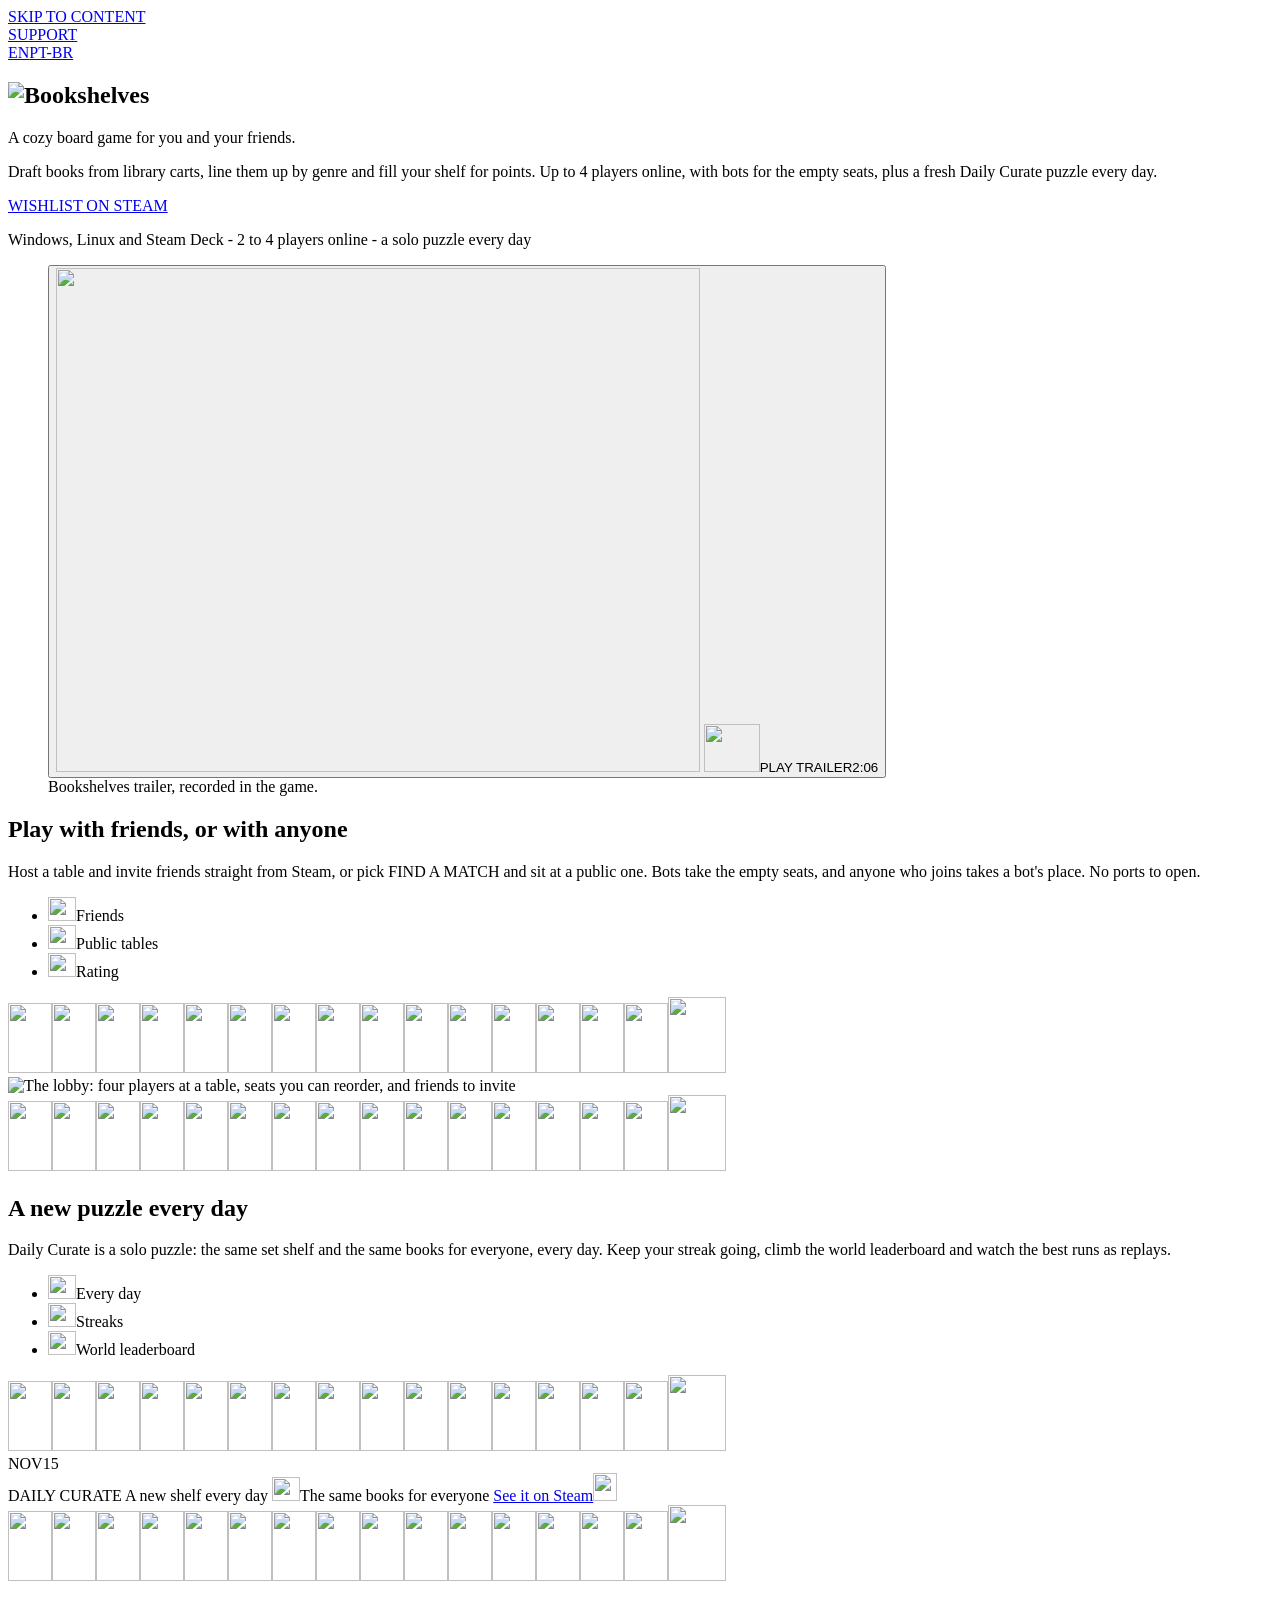
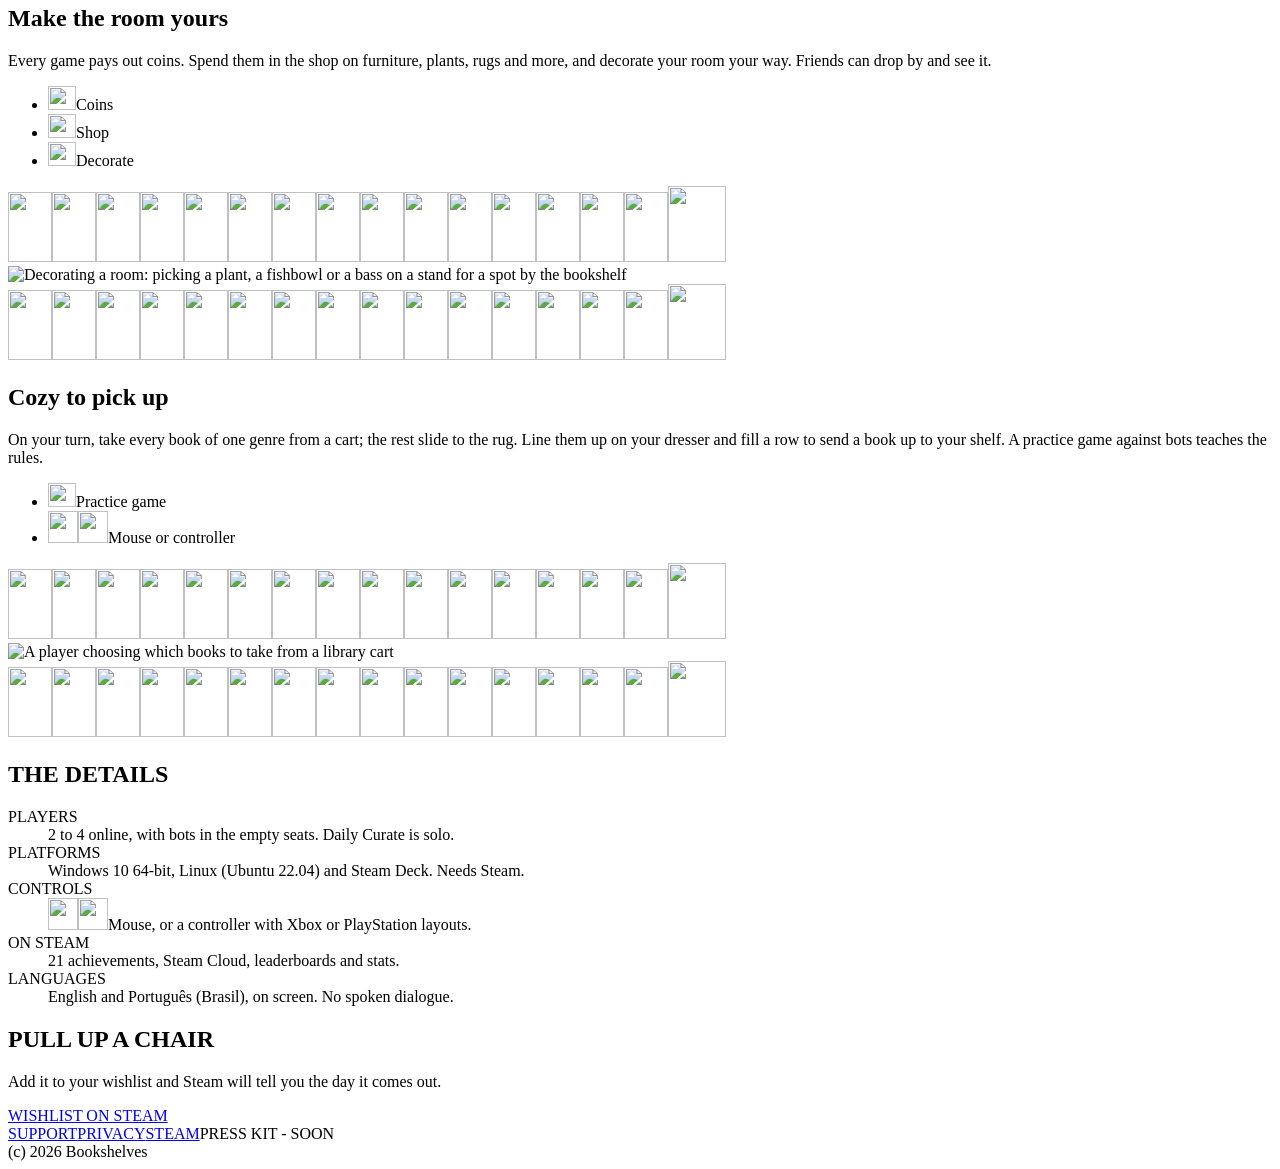
==== index.html @ 2117a6a8 "Publish site from bookshelves 5c8d228" ====
<!DOCTYPE html>
<html lang="en">
<head>
<meta charset="utf-8">
<meta name="viewport" content="width=device-width, initial-scale=1">
<title>Bookshelves - a cozy board game for you and your friends</title>
<meta name="description" content="Draft books from library carts, line them up by genre and fill your shelf for points. Up to 4 players online on Steam, plus a Daily Curate puzzle every day.">
<meta name="theme-color" content="#1a120d">
<link rel="canonical" href="https://pmqueiroz.github.io/bookshelves-site/">
<link rel="alternate" hreflang="en" href="https://pmqueiroz.github.io/bookshelves-site/"><link rel="alternate" hreflang="pt-BR" href="https://pmqueiroz.github.io/bookshelves-site/pt-br/"><link rel="alternate" hreflang="x-default" href="https://pmqueiroz.github.io/bookshelves-site/">
<meta property="og:type" content="website">
<meta property="og:title" content="Bookshelves - a cozy board game for you and your friends">
<meta property="og:description" content="Draft books from library carts, line them up by genre and fill your shelf for points. Up to 4 players online on Steam, plus a Daily Curate puzzle every day.">
<meta property="og:url" content="https://pmqueiroz.github.io/bookshelves-site/">
<meta property="og:image" content="https://pmqueiroz.github.io/bookshelves-site/assets/og-en.png">
<meta property="og:image:width" content="1200">
<meta property="og:image:height" content="630">
<meta property="og:locale" content="en_US">
<meta name="twitter:card" content="summary_large_image">
<link rel="icon" type="image/png" sizes="32x32" href="/C:/Program Files/Git/bookshelves-site/assets/favicon-32.png">
<link rel="icon" type="image/png" sizes="16x16" href="/C:/Program Files/Git/bookshelves-site/assets/favicon-16.png">
<link rel="apple-touch-icon" href="/C:/Program Files/Git/bookshelves-site/assets/apple-touch-icon-180.png">
<link rel="manifest" href="/C:/Program Files/Git/bookshelves-site/site.webmanifest">
<link rel="preload" href="/C:/Program Files/Git/bookshelves-site/assets/fonts/Silkscreen-Regular.ttf" as="font" type="font/ttf" crossorigin>
<style>@font-face{font-family:monogram;src:url(/C:/Program Files/Git/bookshelves-site/assets/fonts/monogram.ttf) format('truetype');font-display:swap}@font-face{font-family:Silkscreen;src:url(/C:/Program Files/Git/bookshelves-site/assets/fonts/Silkscreen-Regular.ttf) format('truetype');font-display:swap}</style>
<link rel="stylesheet" href="/C:/Program Files/Git/bookshelves-site/assets/style.css">
<script>document.documentElement.classList.add('js')</script>
<script src="/C:/Program Files/Git/bookshelves-site/assets/site.js" defer></script>
</head>
<body class="landing">

<a class="skip" href="#main">SKIP TO CONTENT</a>
<header class="bar wrap"><a class="navlink" href="/C:/Program Files/Git/bookshelves-site/support/">SUPPORT</a><div class="langs" role="group" aria-label="Language"><a class="lang on" href="/C:/Program Files/Git/bookshelves-site/" hreflang="en" lang="en" aria-current="page">EN</a><a class="lang" href="/C:/Program Files/Git/bookshelves-site/pt-br/" hreflang="pt-BR" lang="pt-BR">PT-BR</a></div></header>
<main id="main">
<section class="hero wrap" aria-labelledby="h-title">
<div class="herogrid">
<div class="herotext">
<h1 id="h-title"><img class="px logo" src="/C:/Program Files/Git/bookshelves-site/assets/sprites/logo_sign.png" width="528" height="192" alt="Bookshelves"></h1>
<p class="tag">A cozy board game for you and your friends.</p>
<p class="desc">Draft books from library carts, line them up by genre and fill your shelf for points. Up to 4 players online, with bots for the empty seats, plus a fresh Daily Curate puzzle every day.</p>
<a class="btn main" href="https://store.steampowered.com/app/5623550/">WISHLIST ON STEAM</a>
<p class="meta">Windows, Linux and Steam Deck - 2 to 4 players online - a solo puzzle every day</p>
</div>
<div class="lampcol" aria-hidden="true"><span class="lamp" aria-hidden="true" style="width:96px;height:92px;background-image:url(/C:/Program Files/Git/bookshelves-site/assets/sprites/lamp_on.png);background-size:576px 92px;--end:-576px;--dur:0.750s;--n:6"></span></div>
<figure class="trailer">
<div class="lamptop" aria-hidden="true"><span class="lamp" aria-hidden="true" style="width:96px;height:92px;background-image:url(/C:/Program Files/Git/bookshelves-site/assets/sprites/lamp_on.png);background-size:576px 92px;--end:-576px;--dur:0.750s;--n:6"></span></div>
<div class="frame"><div class="media">
<button type="button" class="poster" aria-label="Play the trailer, 2 minutes 6 seconds, with sound" data-src="/C:/Program Files/Git/bookshelves-site/assets/trailer/trailer-en.mp4">
<img class="room" src="/C:/Program Files/Git/bookshelves-site/assets/room_you.png" width="644" height="504" alt="">
<span class="playbtn"><img class="px playicon" src="/C:/Program Files/Git/bookshelves-site/assets/sprites/icon_mp3_play.png" width="56" height="48" alt=""><span class="pl">PLAY TRAILER</span><span class="len">2:06</span></span>
</button>
</div></div>
<figcaption class="sr">Bookshelves trailer, recorded in the game.</figcaption>
</figure>
</div>
<div class="ledge" aria-hidden="true"></div>
</section>
<section class="case" aria-label="What you do in Bookshelves">
<div class="crown" aria-hidden="true"></div>
<article class="row textfirst" aria-labelledby="h-f0">
<div class="rowgrid">
<div class="rowtext">
<h2 id="h-f0">Play with friends, or with anyone</h2>
<p>Host a table and invite friends straight from Steam, or pick FIND A MATCH and sit at a public one. Bots take the empty seats, and anyone who joins takes a bot&#x27;s place. No ports to open.</p>
<ul class="tags"><li><img class="px" src="/C:/Program Files/Git/bookshelves-site/assets/sprites/icon_friend.png" width="28" height="24" alt="" aria-hidden="true"><span>Friends</span></li><li><img class="px" src="/C:/Program Files/Git/bookshelves-site/assets/sprites/icon_public.png" width="28" height="24" alt="" aria-hidden="true"><span>Public tables</span></li><li><img class="px" src="/C:/Program Files/Git/bookshelves-site/assets/sprites/icon_rating.png" width="28" height="24" alt="" aria-hidden="true"><span>Rating</span></li></ul>
<div class="books in" aria-hidden="true"><img class="px b" src="/C:/Program Files/Git/bookshelves-site/assets/sprites/book_romance_up.png" width="44" height="70" alt="" style="--i:0"><img class="px b" src="/C:/Program Files/Git/bookshelves-site/assets/sprites/book_romance_up.png" width="44" height="70" alt="" style="--i:1"><img class="px b" src="/C:/Program Files/Git/bookshelves-site/assets/sprites/book_romance_up.png" width="44" height="70" alt="" style="--i:2"><img class="px b" src="/C:/Program Files/Git/bookshelves-site/assets/sprites/book_romance_up.png" width="44" height="70" alt="" style="--i:3"><img class="px b" src="/C:/Program Files/Git/bookshelves-site/assets/sprites/book_romance_up.png" width="44" height="70" alt="" style="--i:4"><img class="px b" src="/C:/Program Files/Git/bookshelves-site/assets/sprites/book_romance_up.png" width="44" height="70" alt="" style="--i:5"><img class="px b" src="/C:/Program Files/Git/bookshelves-site/assets/sprites/book_romance_up.png" width="44" height="70" alt="" style="--i:6"><img class="px b" src="/C:/Program Files/Git/bookshelves-site/assets/sprites/book_romance_up.png" width="44" height="70" alt="" style="--i:7"><img class="px b" src="/C:/Program Files/Git/bookshelves-site/assets/sprites/book_romance_up.png" width="44" height="70" alt="" style="--i:8"><img class="px b" src="/C:/Program Files/Git/bookshelves-site/assets/sprites/book_romance_up.png" width="44" height="70" alt="" style="--i:9"><img class="px b" src="/C:/Program Files/Git/bookshelves-site/assets/sprites/book_romance_up.png" width="44" height="70" alt="" style="--i:10"><img class="px b" src="/C:/Program Files/Git/bookshelves-site/assets/sprites/book_romance_up.png" width="44" height="70" alt="" style="--i:11"><img class="px b" src="/C:/Program Files/Git/bookshelves-site/assets/sprites/book_romance_up.png" width="44" height="70" alt="" style="--i:12"><img class="px b" src="/C:/Program Files/Git/bookshelves-site/assets/sprites/book_romance_up.png" width="44" height="70" alt="" style="--i:13"><img class="px b" src="/C:/Program Files/Git/bookshelves-site/assets/sprites/book_romance_up.png" width="44" height="70" alt="" style="--i:14"><img class="px b lean" src="/C:/Program Files/Git/bookshelves-site/assets/sprites/book_romance_lean.png" width="58" height="76" alt="" style="--i:15"></div>
</div>
<div class="rowmedia"><div class="frame"><div class="media">
<img class="shot" src="/C:/Program Files/Git/bookshelves-site/assets/shots/en/05_lobby-960.png" srcset="/C:/Program Files/Git/bookshelves-site/assets/shots/en/05_lobby-960.png 960w, /C:/Program Files/Git/bookshelves-site/assets/shots/en/05_lobby-1920.png 1920w" sizes="(min-width: 1024px) 960px, 100vw" width="960" height="540" loading="lazy" alt="The lobby: four players at a table, seats you can reorder, and friends to invite">
</div></div></div>
</div>
<div class="books below" aria-hidden="true"><img class="px b" src="/C:/Program Files/Git/bookshelves-site/assets/sprites/book_romance_up.png" width="44" height="70" alt="" style="--i:0"><img class="px b" src="/C:/Program Files/Git/bookshelves-site/assets/sprites/book_romance_up.png" width="44" height="70" alt="" style="--i:1"><img class="px b" src="/C:/Program Files/Git/bookshelves-site/assets/sprites/book_romance_up.png" width="44" height="70" alt="" style="--i:2"><img class="px b" src="/C:/Program Files/Git/bookshelves-site/assets/sprites/book_romance_up.png" width="44" height="70" alt="" style="--i:3"><img class="px b" src="/C:/Program Files/Git/bookshelves-site/assets/sprites/book_romance_up.png" width="44" height="70" alt="" style="--i:4"><img class="px b" src="/C:/Program Files/Git/bookshelves-site/assets/sprites/book_romance_up.png" width="44" height="70" alt="" style="--i:5"><img class="px b" src="/C:/Program Files/Git/bookshelves-site/assets/sprites/book_romance_up.png" width="44" height="70" alt="" style="--i:6"><img class="px b" src="/C:/Program Files/Git/bookshelves-site/assets/sprites/book_romance_up.png" width="44" height="70" alt="" style="--i:7"><img class="px b" src="/C:/Program Files/Git/bookshelves-site/assets/sprites/book_romance_up.png" width="44" height="70" alt="" style="--i:8"><img class="px b" src="/C:/Program Files/Git/bookshelves-site/assets/sprites/book_romance_up.png" width="44" height="70" alt="" style="--i:9"><img class="px b" src="/C:/Program Files/Git/bookshelves-site/assets/sprites/book_romance_up.png" width="44" height="70" alt="" style="--i:10"><img class="px b" src="/C:/Program Files/Git/bookshelves-site/assets/sprites/book_romance_up.png" width="44" height="70" alt="" style="--i:11"><img class="px b" src="/C:/Program Files/Git/bookshelves-site/assets/sprites/book_romance_up.png" width="44" height="70" alt="" style="--i:12"><img class="px b" src="/C:/Program Files/Git/bookshelves-site/assets/sprites/book_romance_up.png" width="44" height="70" alt="" style="--i:13"><img class="px b" src="/C:/Program Files/Git/bookshelves-site/assets/sprites/book_romance_up.png" width="44" height="70" alt="" style="--i:14"><img class="px b lean" src="/C:/Program Files/Git/bookshelves-site/assets/sprites/book_romance_lean.png" width="58" height="76" alt="" style="--i:15"></div>
<div class="plank" aria-hidden="true"></div>
</article><article class="row mediafirst dailyrow" aria-labelledby="h-f1">
<div class="rowgrid">
<div class="rowtext">
<h2 id="h-f1">A new puzzle every day</h2>
<p>Daily Curate is a solo puzzle: the same set shelf and the same books for everyone, every day. Keep your streak going, climb the world leaderboard and watch the best runs as replays.</p>
<ul class="tags"><li><img class="px" src="/C:/Program Files/Git/bookshelves-site/assets/sprites/icon_calendar.png" width="28" height="24" alt="" aria-hidden="true"><span>Every day</span></li><li><img class="px" src="/C:/Program Files/Git/bookshelves-site/assets/sprites/icon_streak.png" width="28" height="24" alt="" aria-hidden="true"><span>Streaks</span></li><li><img class="px" src="/C:/Program Files/Git/bookshelves-site/assets/sprites/icon_top.png" width="28" height="24" alt="" aria-hidden="true"><span>World leaderboard</span></li></ul>
<div class="books in" aria-hidden="true"><img class="px b" src="/C:/Program Files/Git/bookshelves-site/assets/sprites/book_mystery_up.png" width="44" height="70" alt="" style="--i:0"><img class="px b" src="/C:/Program Files/Git/bookshelves-site/assets/sprites/book_mystery_up.png" width="44" height="70" alt="" style="--i:1"><img class="px b" src="/C:/Program Files/Git/bookshelves-site/assets/sprites/book_mystery_up.png" width="44" height="70" alt="" style="--i:2"><img class="px b" src="/C:/Program Files/Git/bookshelves-site/assets/sprites/book_mystery_up.png" width="44" height="70" alt="" style="--i:3"><img class="px b" src="/C:/Program Files/Git/bookshelves-site/assets/sprites/book_mystery_up.png" width="44" height="70" alt="" style="--i:4"><img class="px b" src="/C:/Program Files/Git/bookshelves-site/assets/sprites/book_mystery_up.png" width="44" height="70" alt="" style="--i:5"><img class="px b" src="/C:/Program Files/Git/bookshelves-site/assets/sprites/book_mystery_up.png" width="44" height="70" alt="" style="--i:6"><img class="px b" src="/C:/Program Files/Git/bookshelves-site/assets/sprites/book_mystery_up.png" width="44" height="70" alt="" style="--i:7"><img class="px b" src="/C:/Program Files/Git/bookshelves-site/assets/sprites/book_mystery_up.png" width="44" height="70" alt="" style="--i:8"><img class="px b" src="/C:/Program Files/Git/bookshelves-site/assets/sprites/book_mystery_up.png" width="44" height="70" alt="" style="--i:9"><img class="px b" src="/C:/Program Files/Git/bookshelves-site/assets/sprites/book_mystery_up.png" width="44" height="70" alt="" style="--i:10"><img class="px b" src="/C:/Program Files/Git/bookshelves-site/assets/sprites/book_mystery_up.png" width="44" height="70" alt="" style="--i:11"><img class="px b" src="/C:/Program Files/Git/bookshelves-site/assets/sprites/book_mystery_up.png" width="44" height="70" alt="" style="--i:12"><img class="px b" src="/C:/Program Files/Git/bookshelves-site/assets/sprites/book_mystery_up.png" width="44" height="70" alt="" style="--i:13"><img class="px b" src="/C:/Program Files/Git/bookshelves-site/assets/sprites/book_mystery_up.png" width="44" height="70" alt="" style="--i:14"><img class="px b lean" src="/C:/Program Files/Git/bookshelves-site/assets/sprites/book_mystery_lean.png" width="58" height="76" alt="" style="--i:15"></div>
</div>
<div class="rowmedia"><div class="daily">
<div class="strings" aria-hidden="true"><span></span><span></span></div>
<div class="card">
<div class="cal" role="img" aria-label="Today" data-months="JAN,FEB,MAR,APR,MAY,JUN,JUL,AUG,SEP,OCT,NOV,DEC"><span class="mo">NOV</span><span class="dy">15</span></div>
<div class="cardtext">
<span class="ctitle">DAILY CURATE</span><span class="rule" aria-hidden="true"></span>
<span>A new shelf every day</span>
<span class="streak"><img class="px" src="/C:/Program Files/Git/bookshelves-site/assets/sprites/icon_streak.png" width="28" height="24" alt="" aria-hidden="true">The same books for everyone</span>
<a href="https://store.steampowered.com/app/5623550/">See it on Steam<img class="px" src="/C:/Program Files/Git/bookshelves-site/assets/sprites/lb_arrow_next.png" width="24" height="28" alt="" aria-hidden="true"></a>
</div></div></div></div>
</div>
<div class="books below" aria-hidden="true"><img class="px b" src="/C:/Program Files/Git/bookshelves-site/assets/sprites/book_mystery_up.png" width="44" height="70" alt="" style="--i:0"><img class="px b" src="/C:/Program Files/Git/bookshelves-site/assets/sprites/book_mystery_up.png" width="44" height="70" alt="" style="--i:1"><img class="px b" src="/C:/Program Files/Git/bookshelves-site/assets/sprites/book_mystery_up.png" width="44" height="70" alt="" style="--i:2"><img class="px b" src="/C:/Program Files/Git/bookshelves-site/assets/sprites/book_mystery_up.png" width="44" height="70" alt="" style="--i:3"><img class="px b" src="/C:/Program Files/Git/bookshelves-site/assets/sprites/book_mystery_up.png" width="44" height="70" alt="" style="--i:4"><img class="px b" src="/C:/Program Files/Git/bookshelves-site/assets/sprites/book_mystery_up.png" width="44" height="70" alt="" style="--i:5"><img class="px b" src="/C:/Program Files/Git/bookshelves-site/assets/sprites/book_mystery_up.png" width="44" height="70" alt="" style="--i:6"><img class="px b" src="/C:/Program Files/Git/bookshelves-site/assets/sprites/book_mystery_up.png" width="44" height="70" alt="" style="--i:7"><img class="px b" src="/C:/Program Files/Git/bookshelves-site/assets/sprites/book_mystery_up.png" width="44" height="70" alt="" style="--i:8"><img class="px b" src="/C:/Program Files/Git/bookshelves-site/assets/sprites/book_mystery_up.png" width="44" height="70" alt="" style="--i:9"><img class="px b" src="/C:/Program Files/Git/bookshelves-site/assets/sprites/book_mystery_up.png" width="44" height="70" alt="" style="--i:10"><img class="px b" src="/C:/Program Files/Git/bookshelves-site/assets/sprites/book_mystery_up.png" width="44" height="70" alt="" style="--i:11"><img class="px b" src="/C:/Program Files/Git/bookshelves-site/assets/sprites/book_mystery_up.png" width="44" height="70" alt="" style="--i:12"><img class="px b" src="/C:/Program Files/Git/bookshelves-site/assets/sprites/book_mystery_up.png" width="44" height="70" alt="" style="--i:13"><img class="px b" src="/C:/Program Files/Git/bookshelves-site/assets/sprites/book_mystery_up.png" width="44" height="70" alt="" style="--i:14"><img class="px b lean" src="/C:/Program Files/Git/bookshelves-site/assets/sprites/book_mystery_lean.png" width="58" height="76" alt="" style="--i:15"></div>
<div class="plank" aria-hidden="true"></div>
</article><article class="row textfirst" aria-labelledby="h-f2">
<div class="rowgrid">
<div class="rowtext">
<h2 id="h-f2">Make the room yours</h2>
<p>Every game pays out coins. Spend them in the shop on furniture, plants, rugs and more, and decorate your room your way. Friends can drop by and see it.</p>
<ul class="tags"><li><img class="px" src="/C:/Program Files/Git/bookshelves-site/assets/sprites/icon_coin.png" width="28" height="24" alt="" aria-hidden="true"><span>Coins</span></li><li><img class="px" src="/C:/Program Files/Git/bookshelves-site/assets/sprites/icon_shop.png" width="28" height="24" alt="" aria-hidden="true"><span>Shop</span></li><li><img class="px" src="/C:/Program Files/Git/bookshelves-site/assets/sprites/icon_decorate.png" width="28" height="24" alt="" aria-hidden="true"><span>Decorate</span></li></ul>
<div class="books in" aria-hidden="true"><img class="px b" src="/C:/Program Files/Git/bookshelves-site/assets/sprites/book_fantasy_up.png" width="44" height="70" alt="" style="--i:0"><img class="px b" src="/C:/Program Files/Git/bookshelves-site/assets/sprites/book_fantasy_up.png" width="44" height="70" alt="" style="--i:1"><img class="px b" src="/C:/Program Files/Git/bookshelves-site/assets/sprites/book_fantasy_up.png" width="44" height="70" alt="" style="--i:2"><img class="px b" src="/C:/Program Files/Git/bookshelves-site/assets/sprites/book_fantasy_up.png" width="44" height="70" alt="" style="--i:3"><img class="px b" src="/C:/Program Files/Git/bookshelves-site/assets/sprites/book_fantasy_up.png" width="44" height="70" alt="" style="--i:4"><img class="px b" src="/C:/Program Files/Git/bookshelves-site/assets/sprites/book_fantasy_up.png" width="44" height="70" alt="" style="--i:5"><img class="px b" src="/C:/Program Files/Git/bookshelves-site/assets/sprites/book_fantasy_up.png" width="44" height="70" alt="" style="--i:6"><img class="px b" src="/C:/Program Files/Git/bookshelves-site/assets/sprites/book_fantasy_up.png" width="44" height="70" alt="" style="--i:7"><img class="px b" src="/C:/Program Files/Git/bookshelves-site/assets/sprites/book_fantasy_up.png" width="44" height="70" alt="" style="--i:8"><img class="px b" src="/C:/Program Files/Git/bookshelves-site/assets/sprites/book_fantasy_up.png" width="44" height="70" alt="" style="--i:9"><img class="px b" src="/C:/Program Files/Git/bookshelves-site/assets/sprites/book_fantasy_up.png" width="44" height="70" alt="" style="--i:10"><img class="px b" src="/C:/Program Files/Git/bookshelves-site/assets/sprites/book_fantasy_up.png" width="44" height="70" alt="" style="--i:11"><img class="px b" src="/C:/Program Files/Git/bookshelves-site/assets/sprites/book_fantasy_up.png" width="44" height="70" alt="" style="--i:12"><img class="px b" src="/C:/Program Files/Git/bookshelves-site/assets/sprites/book_fantasy_up.png" width="44" height="70" alt="" style="--i:13"><img class="px b" src="/C:/Program Files/Git/bookshelves-site/assets/sprites/book_fantasy_up.png" width="44" height="70" alt="" style="--i:14"><img class="px b lean" src="/C:/Program Files/Git/bookshelves-site/assets/sprites/book_fantasy_lean.png" width="58" height="76" alt="" style="--i:15"></div>
</div>
<div class="rowmedia"><div class="frame"><div class="media">
<img class="shot" src="/C:/Program Files/Git/bookshelves-site/assets/shots/en/01_decorate-960.png" srcset="/C:/Program Files/Git/bookshelves-site/assets/shots/en/01_decorate-960.png 960w, /C:/Program Files/Git/bookshelves-site/assets/shots/en/01_decorate-1920.png 1920w" sizes="(min-width: 1024px) 960px, 100vw" width="960" height="540" loading="lazy" alt="Decorating a room: picking a plant, a fishbowl or a bass on a stand for a spot by the bookshelf">
</div></div></div>
</div>
<div class="books below" aria-hidden="true"><img class="px b" src="/C:/Program Files/Git/bookshelves-site/assets/sprites/book_fantasy_up.png" width="44" height="70" alt="" style="--i:0"><img class="px b" src="/C:/Program Files/Git/bookshelves-site/assets/sprites/book_fantasy_up.png" width="44" height="70" alt="" style="--i:1"><img class="px b" src="/C:/Program Files/Git/bookshelves-site/assets/sprites/book_fantasy_up.png" width="44" height="70" alt="" style="--i:2"><img class="px b" src="/C:/Program Files/Git/bookshelves-site/assets/sprites/book_fantasy_up.png" width="44" height="70" alt="" style="--i:3"><img class="px b" src="/C:/Program Files/Git/bookshelves-site/assets/sprites/book_fantasy_up.png" width="44" height="70" alt="" style="--i:4"><img class="px b" src="/C:/Program Files/Git/bookshelves-site/assets/sprites/book_fantasy_up.png" width="44" height="70" alt="" style="--i:5"><img class="px b" src="/C:/Program Files/Git/bookshelves-site/assets/sprites/book_fantasy_up.png" width="44" height="70" alt="" style="--i:6"><img class="px b" src="/C:/Program Files/Git/bookshelves-site/assets/sprites/book_fantasy_up.png" width="44" height="70" alt="" style="--i:7"><img class="px b" src="/C:/Program Files/Git/bookshelves-site/assets/sprites/book_fantasy_up.png" width="44" height="70" alt="" style="--i:8"><img class="px b" src="/C:/Program Files/Git/bookshelves-site/assets/sprites/book_fantasy_up.png" width="44" height="70" alt="" style="--i:9"><img class="px b" src="/C:/Program Files/Git/bookshelves-site/assets/sprites/book_fantasy_up.png" width="44" height="70" alt="" style="--i:10"><img class="px b" src="/C:/Program Files/Git/bookshelves-site/assets/sprites/book_fantasy_up.png" width="44" height="70" alt="" style="--i:11"><img class="px b" src="/C:/Program Files/Git/bookshelves-site/assets/sprites/book_fantasy_up.png" width="44" height="70" alt="" style="--i:12"><img class="px b" src="/C:/Program Files/Git/bookshelves-site/assets/sprites/book_fantasy_up.png" width="44" height="70" alt="" style="--i:13"><img class="px b" src="/C:/Program Files/Git/bookshelves-site/assets/sprites/book_fantasy_up.png" width="44" height="70" alt="" style="--i:14"><img class="px b lean" src="/C:/Program Files/Git/bookshelves-site/assets/sprites/book_fantasy_lean.png" width="58" height="76" alt="" style="--i:15"></div>
<div class="plank" aria-hidden="true"></div>
</article><article class="row mediafirst" aria-labelledby="h-f3">
<div class="rowgrid">
<div class="rowtext">
<h2 id="h-f3">Cozy to pick up</h2>
<p>On your turn, take every book of one genre from a cart; the rest slide to the rug. Line them up on your dresser and fill a row to send a book up to your shelf. A practice game against bots teaches the rules.</p>
<ul class="tags"><li><img class="px" src="/C:/Program Files/Git/bookshelves-site/assets/sprites/icon_help.png" width="28" height="24" alt="" aria-hidden="true"><span>Practice game</span></li><li><img class="px" src="/C:/Program Files/Git/bookshelves-site/assets/sprites/xb_a.png" width="30" height="32" alt="" aria-hidden="true"><img class="px" src="/C:/Program Files/Git/bookshelves-site/assets/sprites/ps_cross.png" width="30" height="32" alt="" aria-hidden="true"><span>Mouse or controller</span></li></ul>
<div class="books in" aria-hidden="true"><img class="px b" src="/C:/Program Files/Git/bookshelves-site/assets/sprites/book_scifi_up.png" width="44" height="70" alt="" style="--i:0"><img class="px b" src="/C:/Program Files/Git/bookshelves-site/assets/sprites/book_scifi_up.png" width="44" height="70" alt="" style="--i:1"><img class="px b" src="/C:/Program Files/Git/bookshelves-site/assets/sprites/book_scifi_up.png" width="44" height="70" alt="" style="--i:2"><img class="px b" src="/C:/Program Files/Git/bookshelves-site/assets/sprites/book_scifi_up.png" width="44" height="70" alt="" style="--i:3"><img class="px b" src="/C:/Program Files/Git/bookshelves-site/assets/sprites/book_scifi_up.png" width="44" height="70" alt="" style="--i:4"><img class="px b" src="/C:/Program Files/Git/bookshelves-site/assets/sprites/book_scifi_up.png" width="44" height="70" alt="" style="--i:5"><img class="px b" src="/C:/Program Files/Git/bookshelves-site/assets/sprites/book_scifi_up.png" width="44" height="70" alt="" style="--i:6"><img class="px b" src="/C:/Program Files/Git/bookshelves-site/assets/sprites/book_scifi_up.png" width="44" height="70" alt="" style="--i:7"><img class="px b" src="/C:/Program Files/Git/bookshelves-site/assets/sprites/book_scifi_up.png" width="44" height="70" alt="" style="--i:8"><img class="px b" src="/C:/Program Files/Git/bookshelves-site/assets/sprites/book_scifi_up.png" width="44" height="70" alt="" style="--i:9"><img class="px b" src="/C:/Program Files/Git/bookshelves-site/assets/sprites/book_scifi_up.png" width="44" height="70" alt="" style="--i:10"><img class="px b" src="/C:/Program Files/Git/bookshelves-site/assets/sprites/book_scifi_up.png" width="44" height="70" alt="" style="--i:11"><img class="px b" src="/C:/Program Files/Git/bookshelves-site/assets/sprites/book_scifi_up.png" width="44" height="70" alt="" style="--i:12"><img class="px b" src="/C:/Program Files/Git/bookshelves-site/assets/sprites/book_scifi_up.png" width="44" height="70" alt="" style="--i:13"><img class="px b" src="/C:/Program Files/Git/bookshelves-site/assets/sprites/book_scifi_up.png" width="44" height="70" alt="" style="--i:14"><img class="px b lean" src="/C:/Program Files/Git/bookshelves-site/assets/sprites/book_scifi_lean.png" width="58" height="76" alt="" style="--i:15"></div>
</div>
<div class="rowmedia"><div class="frame"><div class="media">
<img class="shot" src="/C:/Program Files/Git/bookshelves-site/assets/shots/en/06_pick_genre-960.png" srcset="/C:/Program Files/Git/bookshelves-site/assets/shots/en/06_pick_genre-960.png 960w, /C:/Program Files/Git/bookshelves-site/assets/shots/en/06_pick_genre-1920.png 1920w" sizes="(min-width: 1024px) 960px, 100vw" width="960" height="540" loading="lazy" alt="A player choosing which books to take from a library cart">
</div></div></div>
</div>
<div class="books below" aria-hidden="true"><img class="px b" src="/C:/Program Files/Git/bookshelves-site/assets/sprites/book_scifi_up.png" width="44" height="70" alt="" style="--i:0"><img class="px b" src="/C:/Program Files/Git/bookshelves-site/assets/sprites/book_scifi_up.png" width="44" height="70" alt="" style="--i:1"><img class="px b" src="/C:/Program Files/Git/bookshelves-site/assets/sprites/book_scifi_up.png" width="44" height="70" alt="" style="--i:2"><img class="px b" src="/C:/Program Files/Git/bookshelves-site/assets/sprites/book_scifi_up.png" width="44" height="70" alt="" style="--i:3"><img class="px b" src="/C:/Program Files/Git/bookshelves-site/assets/sprites/book_scifi_up.png" width="44" height="70" alt="" style="--i:4"><img class="px b" src="/C:/Program Files/Git/bookshelves-site/assets/sprites/book_scifi_up.png" width="44" height="70" alt="" style="--i:5"><img class="px b" src="/C:/Program Files/Git/bookshelves-site/assets/sprites/book_scifi_up.png" width="44" height="70" alt="" style="--i:6"><img class="px b" src="/C:/Program Files/Git/bookshelves-site/assets/sprites/book_scifi_up.png" width="44" height="70" alt="" style="--i:7"><img class="px b" src="/C:/Program Files/Git/bookshelves-site/assets/sprites/book_scifi_up.png" width="44" height="70" alt="" style="--i:8"><img class="px b" src="/C:/Program Files/Git/bookshelves-site/assets/sprites/book_scifi_up.png" width="44" height="70" alt="" style="--i:9"><img class="px b" src="/C:/Program Files/Git/bookshelves-site/assets/sprites/book_scifi_up.png" width="44" height="70" alt="" style="--i:10"><img class="px b" src="/C:/Program Files/Git/bookshelves-site/assets/sprites/book_scifi_up.png" width="44" height="70" alt="" style="--i:11"><img class="px b" src="/C:/Program Files/Git/bookshelves-site/assets/sprites/book_scifi_up.png" width="44" height="70" alt="" style="--i:12"><img class="px b" src="/C:/Program Files/Git/bookshelves-site/assets/sprites/book_scifi_up.png" width="44" height="70" alt="" style="--i:13"><img class="px b" src="/C:/Program Files/Git/bookshelves-site/assets/sprites/book_scifi_up.png" width="44" height="70" alt="" style="--i:14"><img class="px b lean" src="/C:/Program Files/Git/bookshelves-site/assets/sprites/book_scifi_lean.png" width="58" height="76" alt="" style="--i:15"></div>
<div class="plank" aria-hidden="true"></div>
</article>
<div class="plinth" aria-hidden="true"></div>
</section>
<section class="end wrap" aria-labelledby="h-details">
<div class="paper">
<h2 id="h-details">THE DETAILS</h2>
<span class="rule" aria-hidden="true"></span>
<dl><dt>PLAYERS</dt><dd><span>2 to 4 online, with bots in the empty seats. Daily Curate is solo.</span></dd><dt>PLATFORMS</dt><dd><span>Windows 10 64-bit, Linux (Ubuntu 22.04) and Steam Deck. Needs Steam.</span></dd><dt>CONTROLS</dt><dd><img class="px" src="/C:/Program Files/Git/bookshelves-site/assets/sprites/xb_a.png" width="30" height="32" alt="" aria-hidden="true"><img class="px" src="/C:/Program Files/Git/bookshelves-site/assets/sprites/ps_cross.png" width="30" height="32" alt="" aria-hidden="true"><span>Mouse, or a controller with Xbox or PlayStation layouts.</span></dd><dt>ON STEAM</dt><dd><span>21 achievements, Steam Cloud, leaderboards and stats.</span></dd><dt>LANGUAGES</dt><dd><span>English and Português (Brasil), on screen. No spoken dialogue.</span></dd></dl>
</div>
<div class="closing">
<h2 class="endh">PULL UP A CHAIR</h2>
<p class="lead">Add it to your wishlist and Steam will tell you the day it comes out.</p>
<a class="btn main" href="https://store.steampowered.com/app/5623550/">WISHLIST ON STEAM</a>

</div>
</section>
</main>
<footer class="foot wrap"><nav aria-label="Site">
<a href="/C:/Program Files/Git/bookshelves-site/support/">SUPPORT</a><a href="/C:/Program Files/Git/bookshelves-site/support/privacy/">PRIVACY</a><a href="https://store.steampowered.com/app/5623550/">STEAM</a><span>PRESS KIT - SOON</span>
</nav><span class="copy">(c) 2026 Bookshelves</span></footer>
</body>
</html>
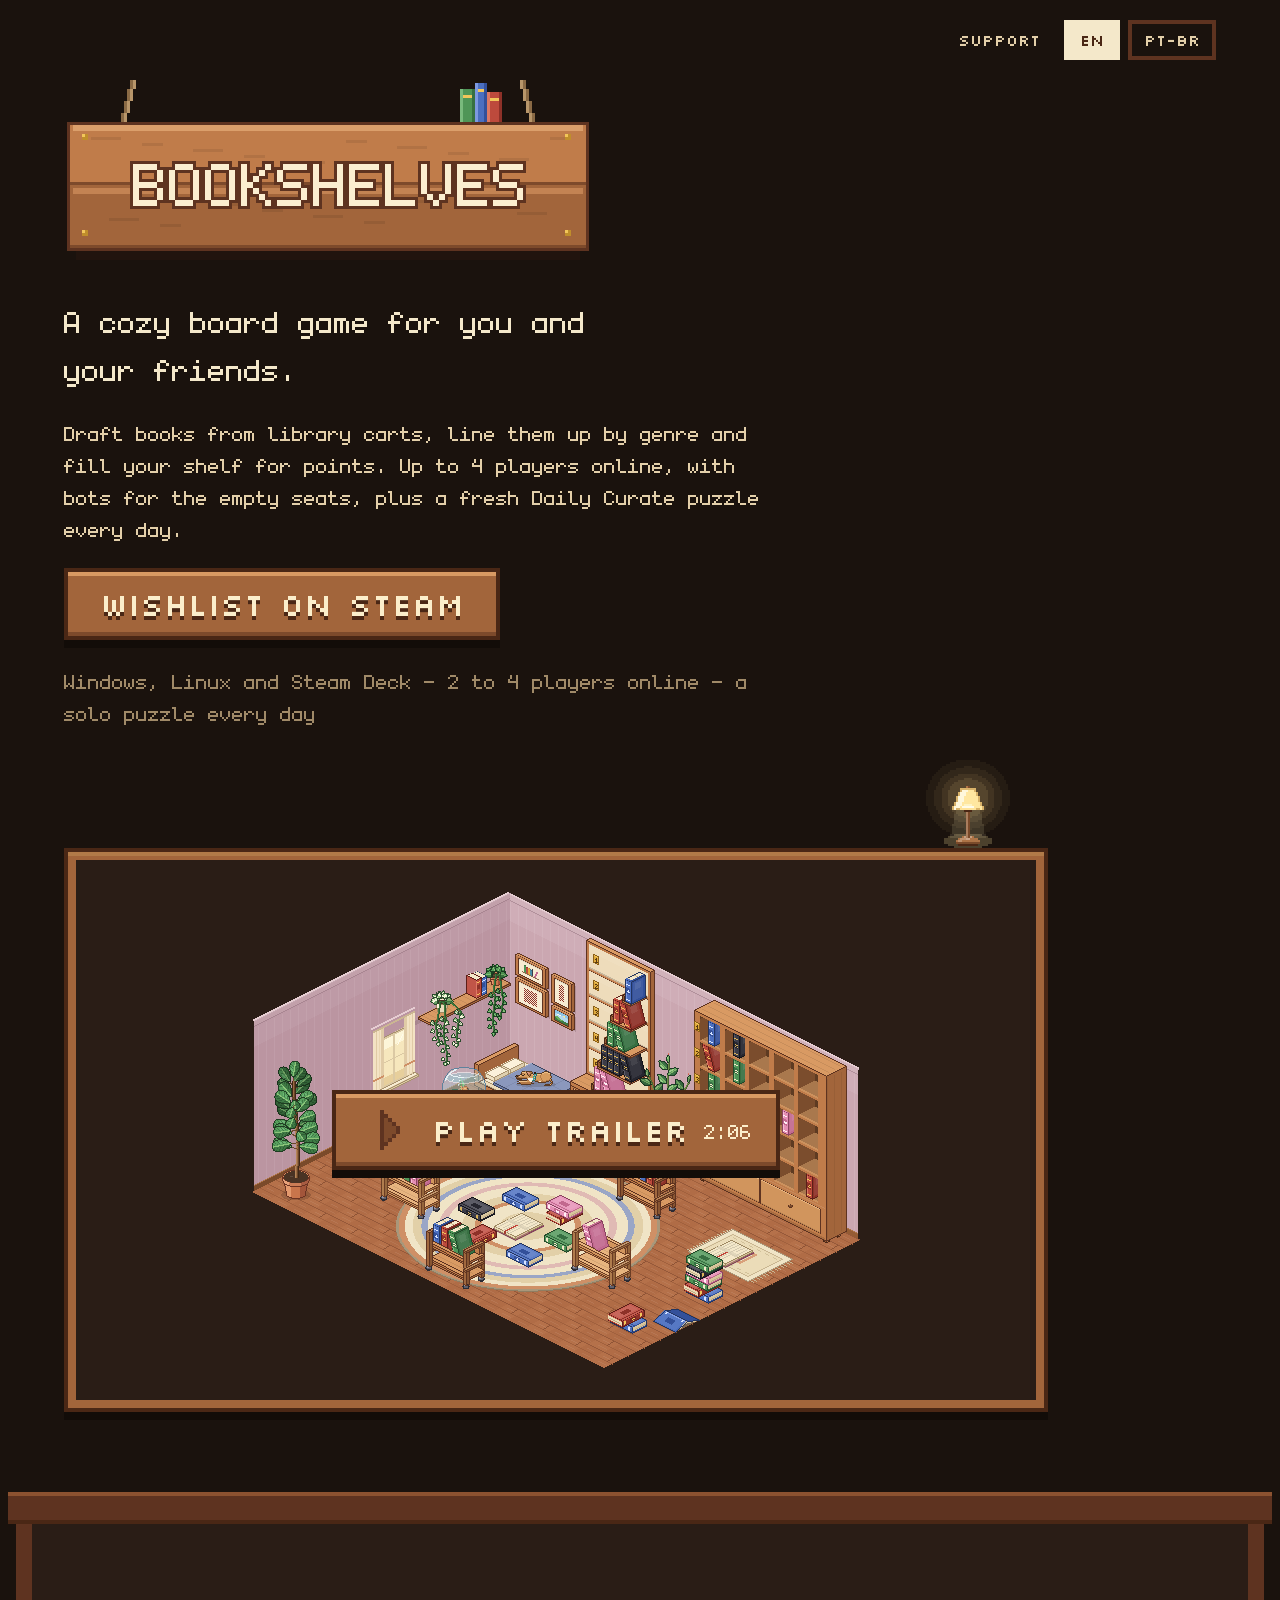
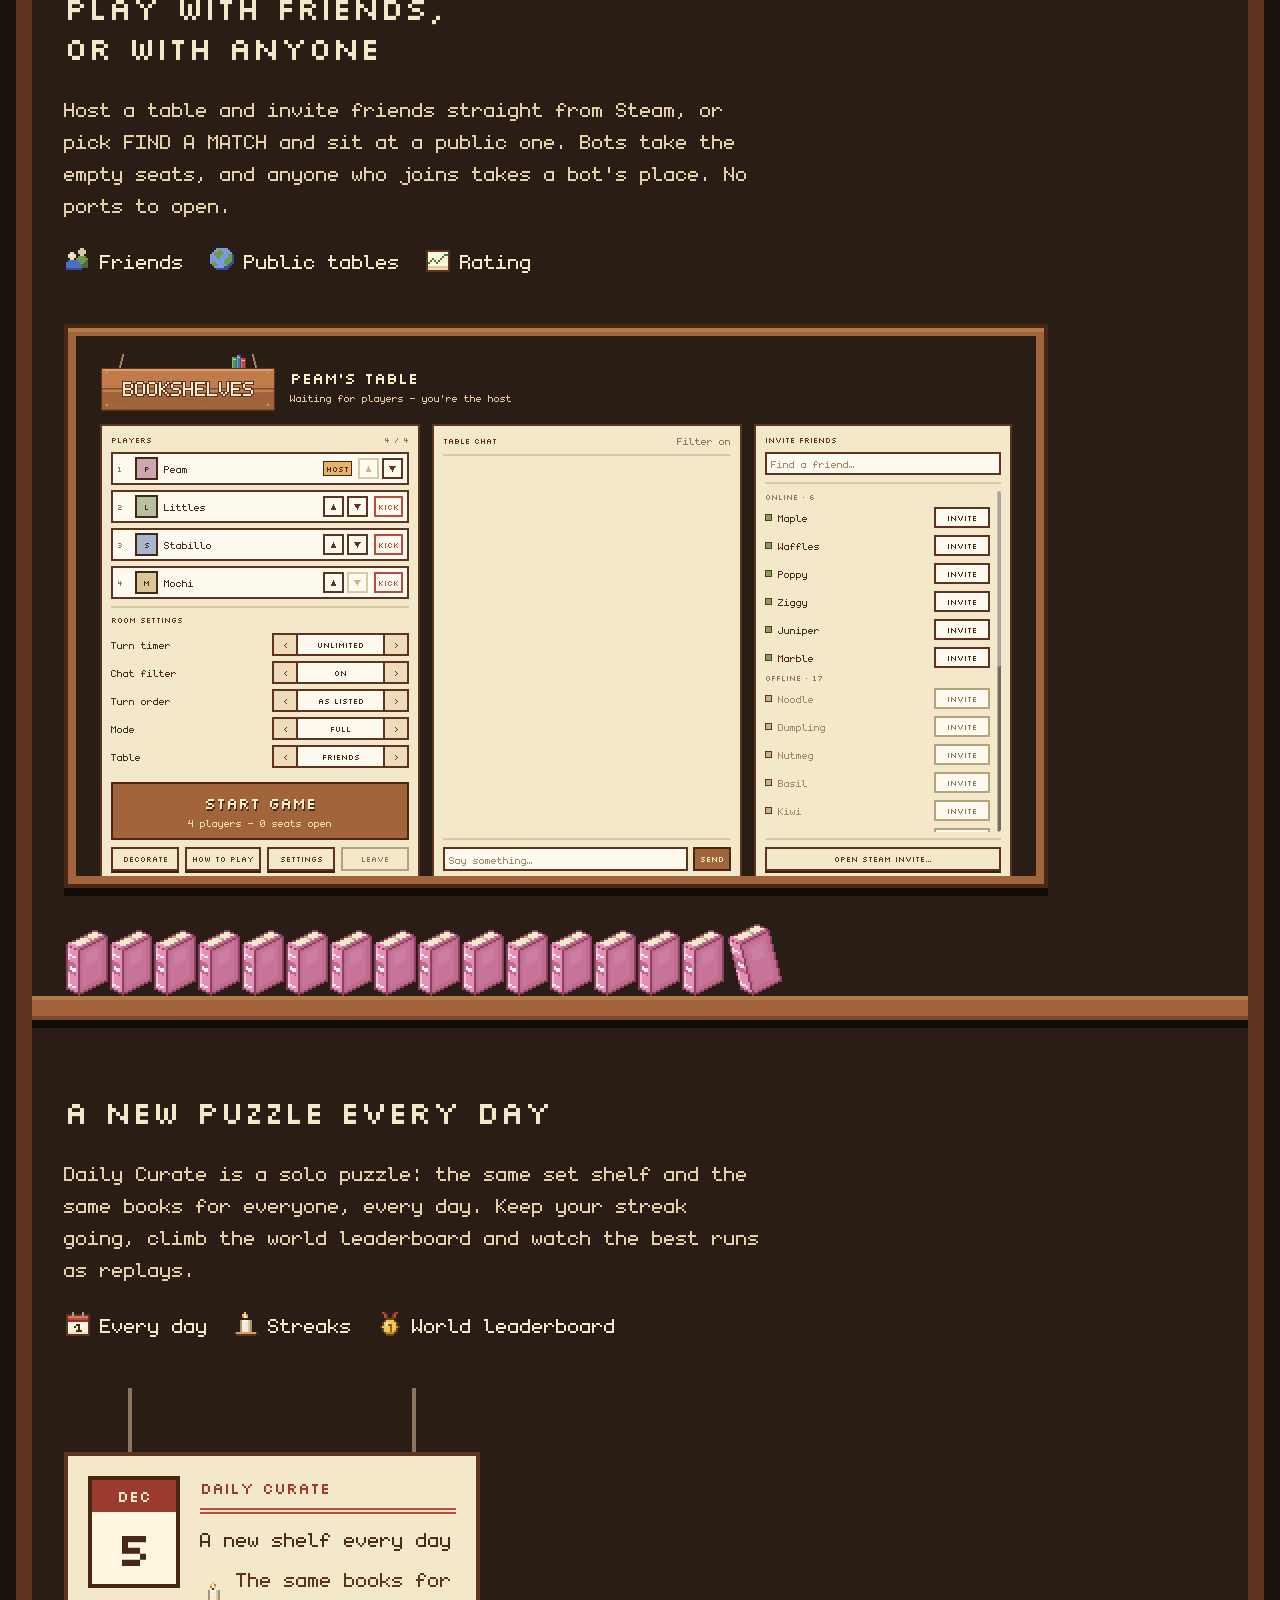
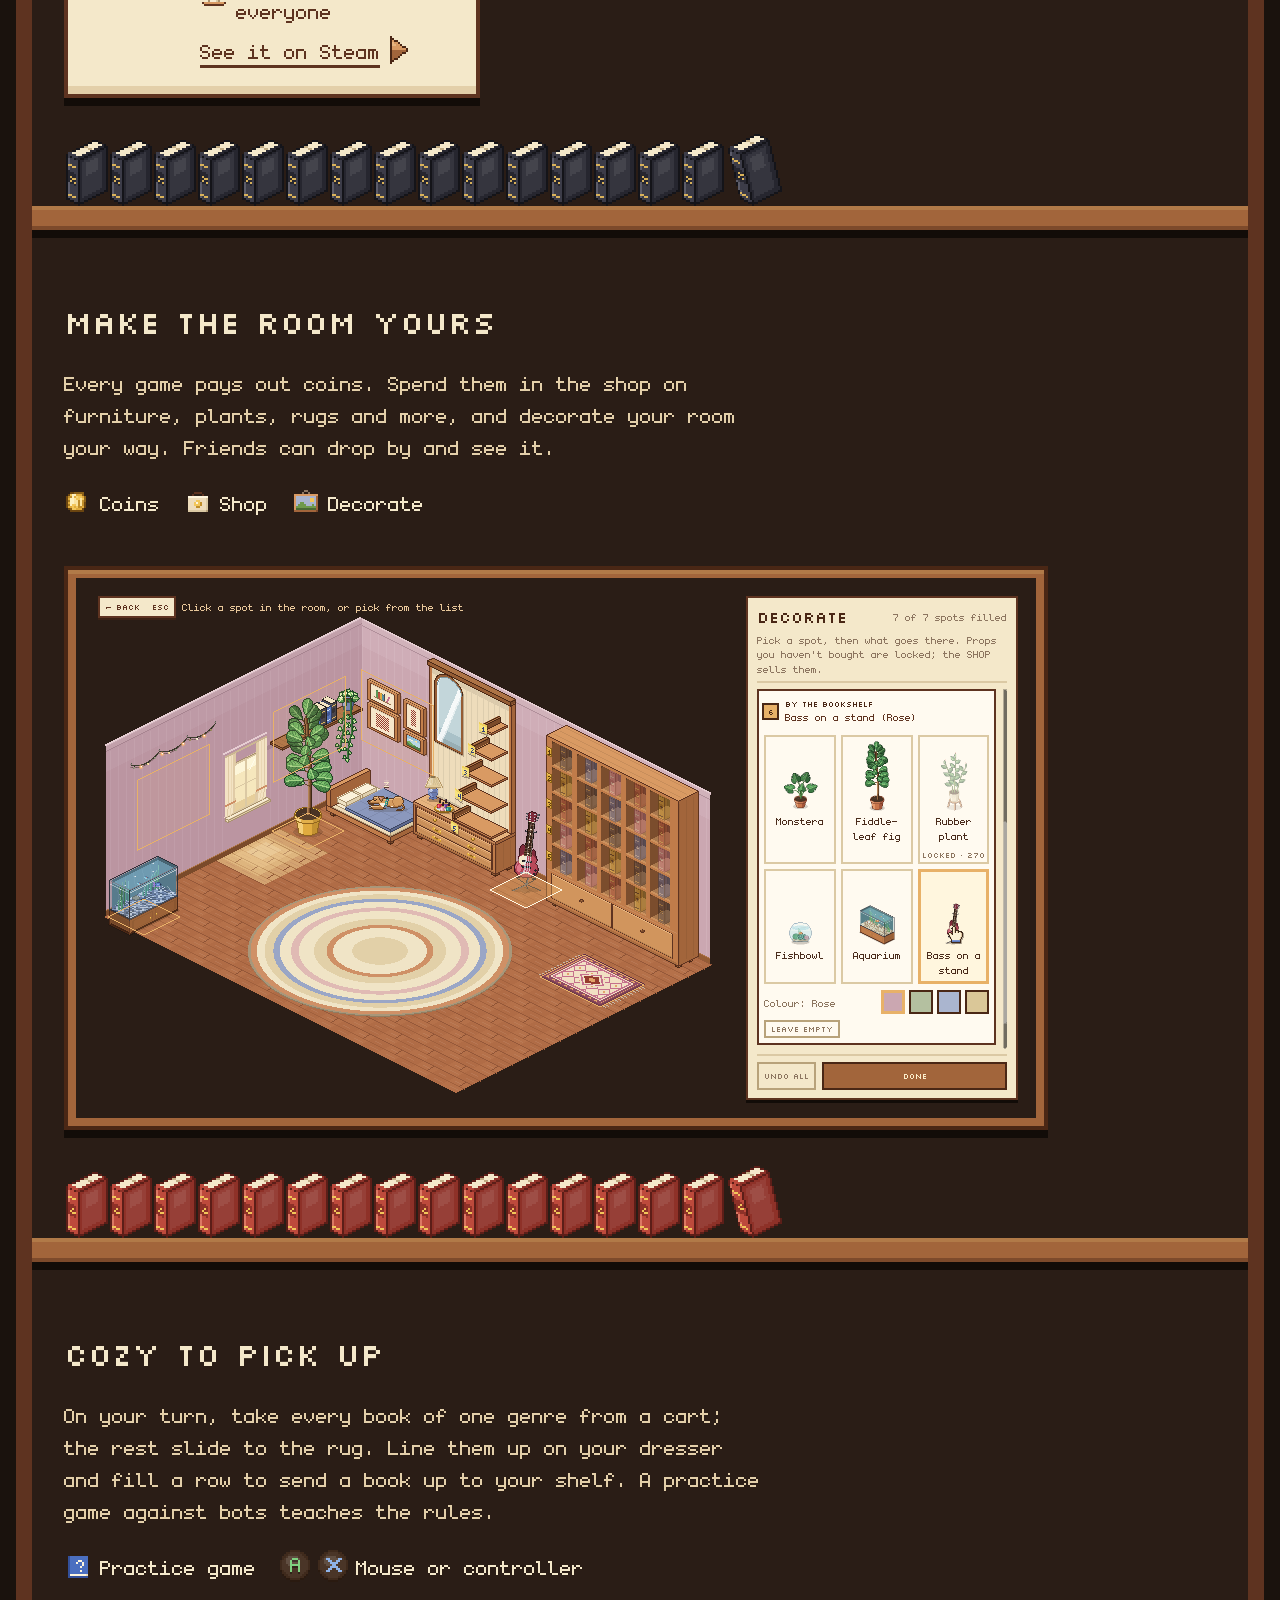
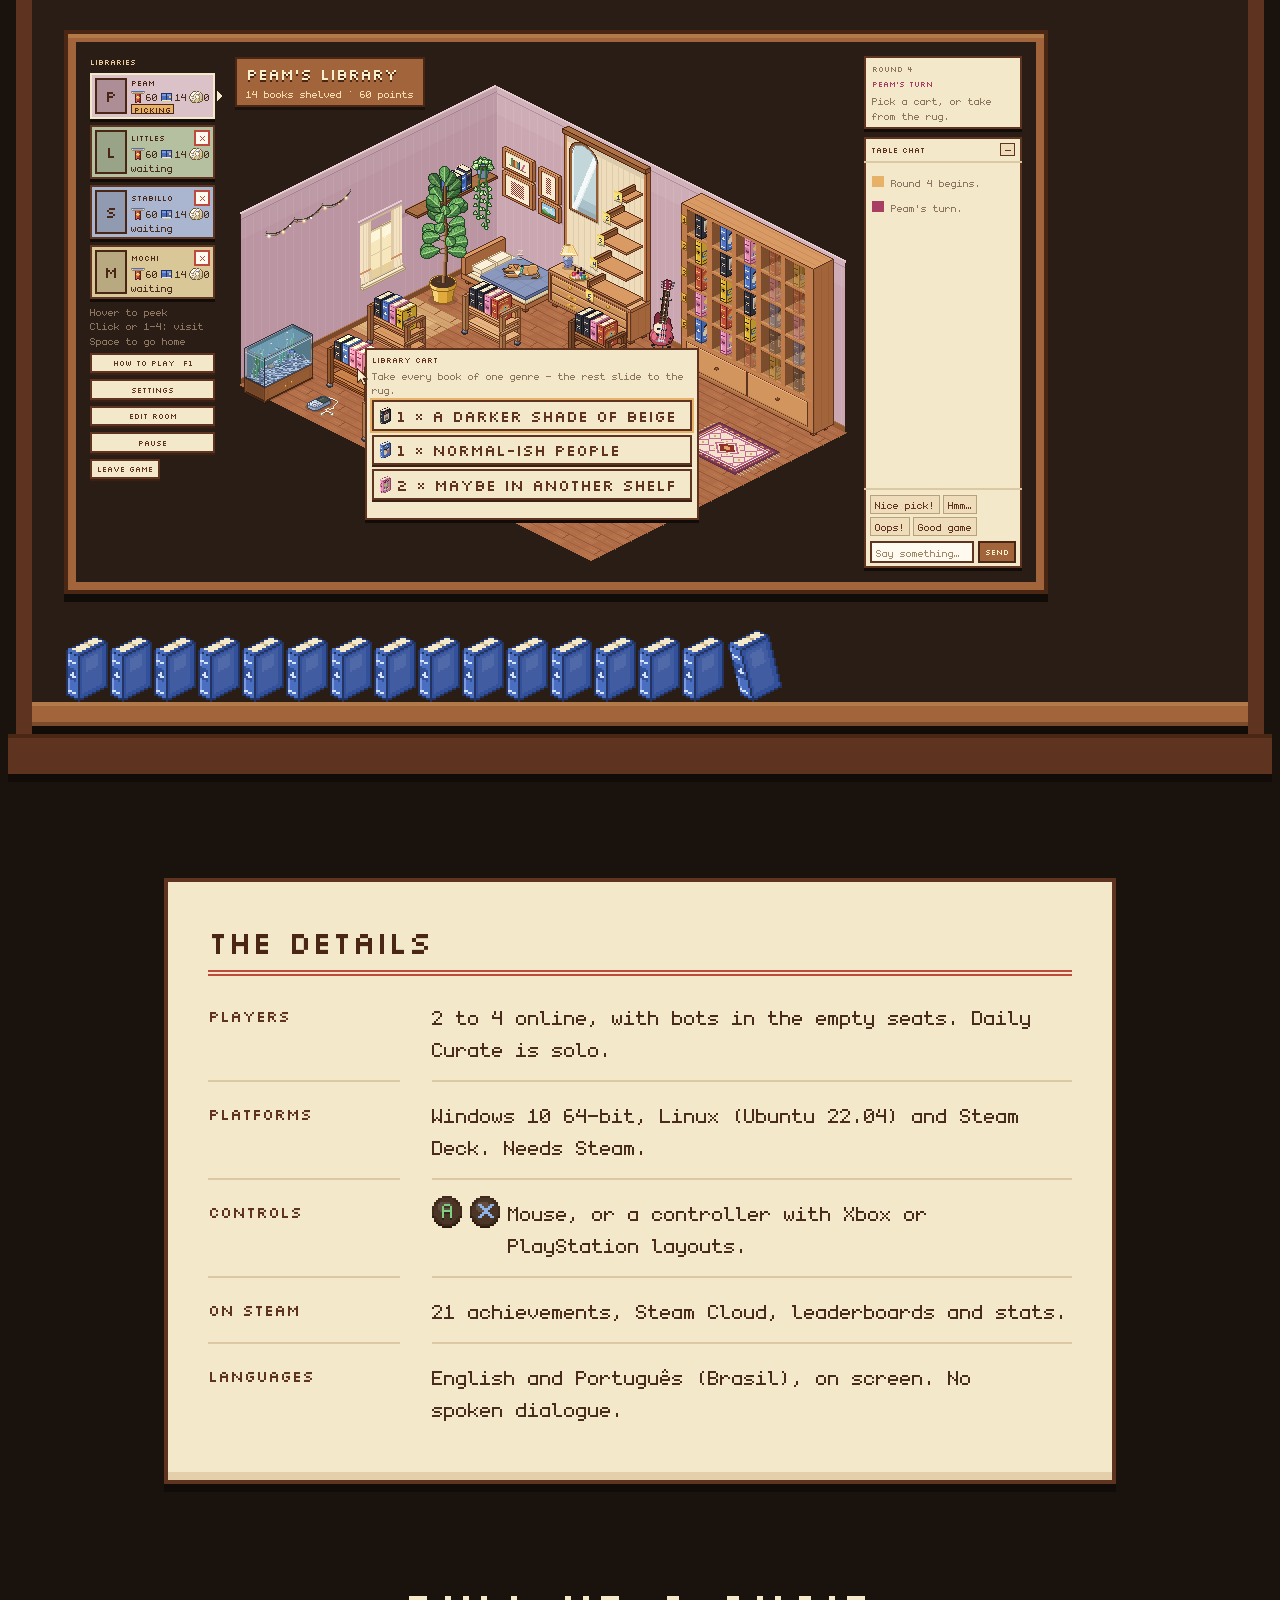
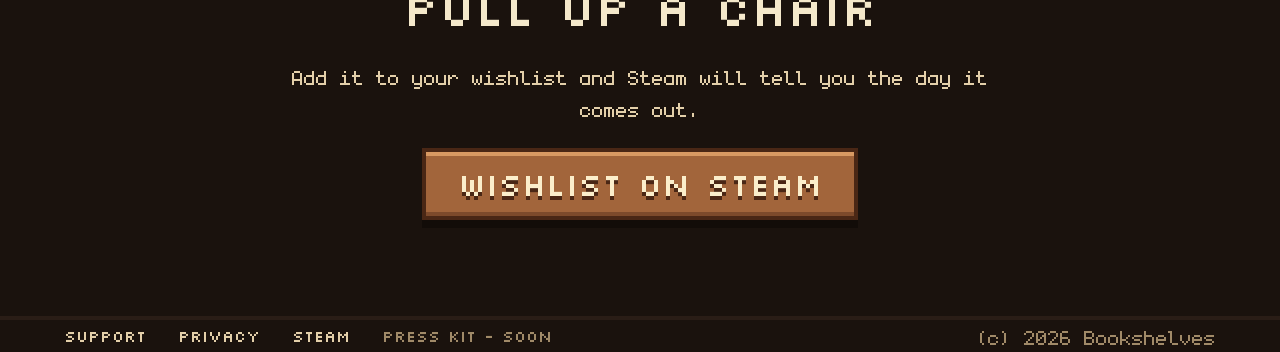
==== commit 82a720c5: "Publish site from bookshelves 5c8d228" ====
--- a/index.html
+++ b/index.html
@@ -6,48 +6,48 @@
 <title>Bookshelves - a cozy board game for you and your friends</title>
 <meta name="description" content="Draft books from library carts, line them up by genre and fill your shelf for points. Up to 4 players online on Steam, plus a Daily Curate puzzle every day.">
 <meta name="theme-color" content="#1a120d">
-<link rel="canonical" href="https://pmqueiroz.github.io/bookshelves-site/">
-<link rel="alternate" hreflang="en" href="https://pmqueiroz.github.io/bookshelves-site/"><link rel="alternate" hreflang="pt-BR" href="https://pmqueiroz.github.io/bookshelves-site/pt-br/"><link rel="alternate" hreflang="x-default" href="https://pmqueiroz.github.io/bookshelves-site/">
+<link rel="canonical" href="https://bookshelves.live/">
+<link rel="alternate" hreflang="en" href="https://bookshelves.live/"><link rel="alternate" hreflang="pt-BR" href="https://bookshelves.live/pt-br/"><link rel="alternate" hreflang="x-default" href="https://bookshelves.live/">
 <meta property="og:type" content="website">
 <meta property="og:title" content="Bookshelves - a cozy board game for you and your friends">
 <meta property="og:description" content="Draft books from library carts, line them up by genre and fill your shelf for points. Up to 4 players online on Steam, plus a Daily Curate puzzle every day.">
-<meta property="og:url" content="https://pmqueiroz.github.io/bookshelves-site/">
-<meta property="og:image" content="https://pmqueiroz.github.io/bookshelves-site/assets/og-en.png">
+<meta property="og:url" content="https://bookshelves.live/">
+<meta property="og:image" content="https://bookshelves.live/assets/og-en.png">
 <meta property="og:image:width" content="1200">
 <meta property="og:image:height" content="630">
 <meta property="og:locale" content="en_US">
 <meta name="twitter:card" content="summary_large_image">
-<link rel="icon" type="image/png" sizes="32x32" href="/C:/Program Files/Git/bookshelves-site/assets/favicon-32.png">
-<link rel="icon" type="image/png" sizes="16x16" href="/C:/Program Files/Git/bookshelves-site/assets/favicon-16.png">
-<link rel="apple-touch-icon" href="/C:/Program Files/Git/bookshelves-site/assets/apple-touch-icon-180.png">
-<link rel="manifest" href="/C:/Program Files/Git/bookshelves-site/site.webmanifest">
-<link rel="preload" href="/C:/Program Files/Git/bookshelves-site/assets/fonts/Silkscreen-Regular.ttf" as="font" type="font/ttf" crossorigin>
-<style>@font-face{font-family:monogram;src:url(/C:/Program Files/Git/bookshelves-site/assets/fonts/monogram.ttf) format('truetype');font-display:swap}@font-face{font-family:Silkscreen;src:url(/C:/Program Files/Git/bookshelves-site/assets/fonts/Silkscreen-Regular.ttf) format('truetype');font-display:swap}</style>
-<link rel="stylesheet" href="/C:/Program Files/Git/bookshelves-site/assets/style.css">
+<link rel="icon" type="image/png" sizes="32x32" href="/assets/favicon-32.png">
+<link rel="icon" type="image/png" sizes="16x16" href="/assets/favicon-16.png">
+<link rel="apple-touch-icon" href="/assets/apple-touch-icon-180.png">
+<link rel="manifest" href="/site.webmanifest">
+<link rel="preload" href="/assets/fonts/Silkscreen-Regular.ttf" as="font" type="font/ttf" crossorigin>
+<style>@font-face{font-family:monogram;src:url(/assets/fonts/monogram.ttf) format('truetype');font-display:swap}@font-face{font-family:Silkscreen;src:url(/assets/fonts/Silkscreen-Regular.ttf) format('truetype');font-display:swap}</style>
+<link rel="stylesheet" href="/assets/style.css">
 <script>document.documentElement.classList.add('js')</script>
-<script src="/C:/Program Files/Git/bookshelves-site/assets/site.js" defer></script>
+<script src="/assets/site.js" defer></script>
 </head>
 <body class="landing">
 
 <a class="skip" href="#main">SKIP TO CONTENT</a>
-<header class="bar wrap"><a class="navlink" href="/C:/Program Files/Git/bookshelves-site/support/">SUPPORT</a><div class="langs" role="group" aria-label="Language"><a class="lang on" href="/C:/Program Files/Git/bookshelves-site/" hreflang="en" lang="en" aria-current="page">EN</a><a class="lang" href="/C:/Program Files/Git/bookshelves-site/pt-br/" hreflang="pt-BR" lang="pt-BR">PT-BR</a></div></header>
+<header class="bar wrap"><a class="navlink" href="/support/">SUPPORT</a><div class="langs" role="group" aria-label="Language"><a class="lang on" href="/" hreflang="en" lang="en" aria-current="page">EN</a><a class="lang" href="/pt-br/" hreflang="pt-BR" lang="pt-BR">PT-BR</a></div></header>
 <main id="main">
 <section class="hero wrap" aria-labelledby="h-title">
 <div class="herogrid">
 <div class="herotext">
-<h1 id="h-title"><img class="px logo" src="/C:/Program Files/Git/bookshelves-site/assets/sprites/logo_sign.png" width="528" height="192" alt="Bookshelves"></h1>
+<h1 id="h-title"><img class="px logo" src="/assets/sprites/logo_sign.png" width="528" height="192" alt="Bookshelves"></h1>
 <p class="tag">A cozy board game for you and your friends.</p>
 <p class="desc">Draft books from library carts, line them up by genre and fill your shelf for points. Up to 4 players online, with bots for the empty seats, plus a fresh Daily Curate puzzle every day.</p>
 <a class="btn main" href="https://store.steampowered.com/app/5623550/">WISHLIST ON STEAM</a>
 <p class="meta">Windows, Linux and Steam Deck - 2 to 4 players online - a solo puzzle every day</p>
 </div>
-<div class="lampcol" aria-hidden="true"><span class="lamp" aria-hidden="true" style="width:96px;height:92px;background-image:url(/C:/Program Files/Git/bookshelves-site/assets/sprites/lamp_on.png);background-size:576px 92px;--end:-576px;--dur:0.750s;--n:6"></span></div>
+<div class="lampcol" aria-hidden="true"><span class="lamp" aria-hidden="true" style="width:96px;height:92px;background-image:url(/assets/sprites/lamp_on.png);background-size:576px 92px;--end:-576px;--dur:0.750s;--n:6"></span></div>
 <figure class="trailer">
-<div class="lamptop" aria-hidden="true"><span class="lamp" aria-hidden="true" style="width:96px;height:92px;background-image:url(/C:/Program Files/Git/bookshelves-site/assets/sprites/lamp_on.png);background-size:576px 92px;--end:-576px;--dur:0.750s;--n:6"></span></div>
+<div class="lamptop" aria-hidden="true"><span class="lamp" aria-hidden="true" style="width:96px;height:92px;background-image:url(/assets/sprites/lamp_on.png);background-size:576px 92px;--end:-576px;--dur:0.750s;--n:6"></span></div>
 <div class="frame"><div class="media">
-<button type="button" class="poster" aria-label="Play the trailer, 2 minutes 6 seconds, with sound" data-src="/C:/Program Files/Git/bookshelves-site/assets/trailer/trailer-en.mp4">
-<img class="room" src="/C:/Program Files/Git/bookshelves-site/assets/room_you.png" width="644" height="504" alt="">
-<span class="playbtn"><img class="px playicon" src="/C:/Program Files/Git/bookshelves-site/assets/sprites/icon_mp3_play.png" width="56" height="48" alt=""><span class="pl">PLAY TRAILER</span><span class="len">2:06</span></span>
+<button type="button" class="poster" aria-label="Play the trailer, 2 minutes 6 seconds, with sound" data-src="/assets/trailer/trailer-en.mp4">
+<img class="room" src="/assets/room_you.png" width="644" height="504" alt="">
+<span class="playbtn"><img class="px playicon" src="/assets/sprites/icon_mp3_play.png" width="56" height="48" alt=""><span class="pl">PLAY TRAILER</span><span class="len">2:06</span></span>
 </button>
 </div></div>
 <figcaption class="sr">Bookshelves trailer, recorded in the game.</figcaption>
@@ -62,22 +62,22 @@
 <div class="rowtext">
 <h2 id="h-f0">Play with friends, or with anyone</h2>
 <p>Host a table and invite friends straight from Steam, or pick FIND A MATCH and sit at a public one. Bots take the empty seats, and anyone who joins takes a bot&#x27;s place. No ports to open.</p>
-<ul class="tags"><li><img class="px" src="/C:/Program Files/Git/bookshelves-site/assets/sprites/icon_friend.png" width="28" height="24" alt="" aria-hidden="true"><span>Friends</span></li><li><img class="px" src="/C:/Program Files/Git/bookshelves-site/assets/sprites/icon_public.png" width="28" height="24" alt="" aria-hidden="true"><span>Public tables</span></li><li><img class="px" src="/C:/Program Files/Git/bookshelves-site/assets/sprites/icon_rating.png" width="28" height="24" alt="" aria-hidden="true"><span>Rating</span></li></ul>
-<div class="books in" aria-hidden="true"><img class="px b" src="/C:/Program Files/Git/bookshelves-site/assets/sprites/book_romance_up.png" width="44" height="70" alt="" style="--i:0"><img class="px b" src="/C:/Program Files/Git/bookshelves-site/assets/sprites/book_romance_up.png" width="44" height="70" alt="" style="--i:1"><img class="px b" src="/C:/Program Files/Git/bookshelves-site/assets/sprites/book_romance_up.png" width="44" height="70" alt="" style="--i:2"><img class="px b" src="/C:/Program Files/Git/bookshelves-site/assets/sprites/book_romance_up.png" width="44" height="70" alt="" style="--i:3"><img class="px b" src="/C:/Program Files/Git/bookshelves-site/assets/sprites/book_romance_up.png" width="44" height="70" alt="" style="--i:4"><img class="px b" src="/C:/Program Files/Git/bookshelves-site/assets/sprites/book_romance_up.png" width="44" height="70" alt="" style="--i:5"><img class="px b" src="/C:/Program Files/Git/bookshelves-site/assets/sprites/book_romance_up.png" width="44" height="70" alt="" style="--i:6"><img class="px b" src="/C:/Program Files/Git/bookshelves-site/assets/sprites/book_romance_up.png" width="44" height="70" alt="" style="--i:7"><img class="px b" src="/C:/Program Files/Git/bookshelves-site/assets/sprites/book_romance_up.png" width="44" height="70" alt="" style="--i:8"><img class="px b" src="/C:/Program Files/Git/bookshelves-site/assets/sprites/book_romance_up.png" width="44" height="70" alt="" style="--i:9"><img class="px b" src="/C:/Program Files/Git/bookshelves-site/assets/sprites/book_romance_up.png" width="44" height="70" alt="" style="--i:10"><img class="px b" src="/C:/Program Files/Git/bookshelves-site/assets/sprites/book_romance_up.png" width="44" height="70" alt="" style="--i:11"><img class="px b" src="/C:/Program Files/Git/bookshelves-site/assets/sprites/book_romance_up.png" width="44" height="70" alt="" style="--i:12"><img class="px b" src="/C:/Program Files/Git/bookshelves-site/assets/sprites/book_romance_up.png" width="44" height="70" alt="" style="--i:13"><img class="px b" src="/C:/Program Files/Git/bookshelves-site/assets/sprites/book_romance_up.png" width="44" height="70" alt="" style="--i:14"><img class="px b lean" src="/C:/Program Files/Git/bookshelves-site/assets/sprites/book_romance_lean.png" width="58" height="76" alt="" style="--i:15"></div>
+<ul class="tags"><li><img class="px" src="/assets/sprites/icon_friend.png" width="28" height="24" alt="" aria-hidden="true"><span>Friends</span></li><li><img class="px" src="/assets/sprites/icon_public.png" width="28" height="24" alt="" aria-hidden="true"><span>Public tables</span></li><li><img class="px" src="/assets/sprites/icon_rating.png" width="28" height="24" alt="" aria-hidden="true"><span>Rating</span></li></ul>
+<div class="books in" aria-hidden="true"><img class="px b" src="/assets/sprites/book_romance_up.png" width="44" height="70" alt="" style="--i:0"><img class="px b" src="/assets/sprites/book_romance_up.png" width="44" height="70" alt="" style="--i:1"><img class="px b" src="/assets/sprites/book_romance_up.png" width="44" height="70" alt="" style="--i:2"><img class="px b" src="/assets/sprites/book_romance_up.png" width="44" height="70" alt="" style="--i:3"><img class="px b" src="/assets/sprites/book_romance_up.png" width="44" height="70" alt="" style="--i:4"><img class="px b" src="/assets/sprites/book_romance_up.png" width="44" height="70" alt="" style="--i:5"><img class="px b" src="/assets/sprites/book_romance_up.png" width="44" height="70" alt="" style="--i:6"><img class="px b" src="/assets/sprites/book_romance_up.png" width="44" height="70" alt="" style="--i:7"><img class="px b" src="/assets/sprites/book_romance_up.png" width="44" height="70" alt="" style="--i:8"><img class="px b" src="/assets/sprites/book_romance_up.png" width="44" height="70" alt="" style="--i:9"><img class="px b" src="/assets/sprites/book_romance_up.png" width="44" height="70" alt="" style="--i:10"><img class="px b" src="/assets/sprites/book_romance_up.png" width="44" height="70" alt="" style="--i:11"><img class="px b" src="/assets/sprites/book_romance_up.png" width="44" height="70" alt="" style="--i:12"><img class="px b" src="/assets/sprites/book_romance_up.png" width="44" height="70" alt="" style="--i:13"><img class="px b" src="/assets/sprites/book_romance_up.png" width="44" height="70" alt="" style="--i:14"><img class="px b lean" src="/assets/sprites/book_romance_lean.png" width="58" height="76" alt="" style="--i:15"></div>
 </div>
 <div class="rowmedia"><div class="frame"><div class="media">
-<img class="shot" src="/C:/Program Files/Git/bookshelves-site/assets/shots/en/05_lobby-960.png" srcset="/C:/Program Files/Git/bookshelves-site/assets/shots/en/05_lobby-960.png 960w, /C:/Program Files/Git/bookshelves-site/assets/shots/en/05_lobby-1920.png 1920w" sizes="(min-width: 1024px) 960px, 100vw" width="960" height="540" loading="lazy" alt="The lobby: four players at a table, seats you can reorder, and friends to invite">
+<img class="shot" src="/assets/shots/en/05_lobby-960.png" srcset="/assets/shots/en/05_lobby-960.png 960w, /assets/shots/en/05_lobby-1920.png 1920w" sizes="(min-width: 1024px) 960px, 100vw" width="960" height="540" loading="lazy" alt="The lobby: four players at a table, seats you can reorder, and friends to invite">
 </div></div></div>
 </div>
-<div class="books below" aria-hidden="true"><img class="px b" src="/C:/Program Files/Git/bookshelves-site/assets/sprites/book_romance_up.png" width="44" height="70" alt="" style="--i:0"><img class="px b" src="/C:/Program Files/Git/bookshelves-site/assets/sprites/book_romance_up.png" width="44" height="70" alt="" style="--i:1"><img class="px b" src="/C:/Program Files/Git/bookshelves-site/assets/sprites/book_romance_up.png" width="44" height="70" alt="" style="--i:2"><img class="px b" src="/C:/Program Files/Git/bookshelves-site/assets/sprites/book_romance_up.png" width="44" height="70" alt="" style="--i:3"><img class="px b" src="/C:/Program Files/Git/bookshelves-site/assets/sprites/book_romance_up.png" width="44" height="70" alt="" style="--i:4"><img class="px b" src="/C:/Program Files/Git/bookshelves-site/assets/sprites/book_romance_up.png" width="44" height="70" alt="" style="--i:5"><img class="px b" src="/C:/Program Files/Git/bookshelves-site/assets/sprites/book_romance_up.png" width="44" height="70" alt="" style="--i:6"><img class="px b" src="/C:/Program Files/Git/bookshelves-site/assets/sprites/book_romance_up.png" width="44" height="70" alt="" style="--i:7"><img class="px b" src="/C:/Program Files/Git/bookshelves-site/assets/sprites/book_romance_up.png" width="44" height="70" alt="" style="--i:8"><img class="px b" src="/C:/Program Files/Git/bookshelves-site/assets/sprites/book_romance_up.png" width="44" height="70" alt="" style="--i:9"><img class="px b" src="/C:/Program Files/Git/bookshelves-site/assets/sprites/book_romance_up.png" width="44" height="70" alt="" style="--i:10"><img class="px b" src="/C:/Program Files/Git/bookshelves-site/assets/sprites/book_romance_up.png" width="44" height="70" alt="" style="--i:11"><img class="px b" src="/C:/Program Files/Git/bookshelves-site/assets/sprites/book_romance_up.png" width="44" height="70" alt="" style="--i:12"><img class="px b" src="/C:/Program Files/Git/bookshelves-site/assets/sprites/book_romance_up.png" width="44" height="70" alt="" style="--i:13"><img class="px b" src="/C:/Program Files/Git/bookshelves-site/assets/sprites/book_romance_up.png" width="44" height="70" alt="" style="--i:14"><img class="px b lean" src="/C:/Program Files/Git/bookshelves-site/assets/sprites/book_romance_lean.png" width="58" height="76" alt="" style="--i:15"></div>
+<div class="books below" aria-hidden="true"><img class="px b" src="/assets/sprites/book_romance_up.png" width="44" height="70" alt="" style="--i:0"><img class="px b" src="/assets/sprites/book_romance_up.png" width="44" height="70" alt="" style="--i:1"><img class="px b" src="/assets/sprites/book_romance_up.png" width="44" height="70" alt="" style="--i:2"><img class="px b" src="/assets/sprites/book_romance_up.png" width="44" height="70" alt="" style="--i:3"><img class="px b" src="/assets/sprites/book_romance_up.png" width="44" height="70" alt="" style="--i:4"><img class="px b" src="/assets/sprites/book_romance_up.png" width="44" height="70" alt="" style="--i:5"><img class="px b" src="/assets/sprites/book_romance_up.png" width="44" height="70" alt="" style="--i:6"><img class="px b" src="/assets/sprites/book_romance_up.png" width="44" height="70" alt="" style="--i:7"><img class="px b" src="/assets/sprites/book_romance_up.png" width="44" height="70" alt="" style="--i:8"><img class="px b" src="/assets/sprites/book_romance_up.png" width="44" height="70" alt="" style="--i:9"><img class="px b" src="/assets/sprites/book_romance_up.png" width="44" height="70" alt="" style="--i:10"><img class="px b" src="/assets/sprites/book_romance_up.png" width="44" height="70" alt="" style="--i:11"><img class="px b" src="/assets/sprites/book_romance_up.png" width="44" height="70" alt="" style="--i:12"><img class="px b" src="/assets/sprites/book_romance_up.png" width="44" height="70" alt="" style="--i:13"><img class="px b" src="/assets/sprites/book_romance_up.png" width="44" height="70" alt="" style="--i:14"><img class="px b lean" src="/assets/sprites/book_romance_lean.png" width="58" height="76" alt="" style="--i:15"></div>
 <div class="plank" aria-hidden="true"></div>
 </article><article class="row mediafirst dailyrow" aria-labelledby="h-f1">
 <div class="rowgrid">
 <div class="rowtext">
 <h2 id="h-f1">A new puzzle every day</h2>
 <p>Daily Curate is a solo puzzle: the same set shelf and the same books for everyone, every day. Keep your streak going, climb the world leaderboard and watch the best runs as replays.</p>
-<ul class="tags"><li><img class="px" src="/C:/Program Files/Git/bookshelves-site/assets/sprites/icon_calendar.png" width="28" height="24" alt="" aria-hidden="true"><span>Every day</span></li><li><img class="px" src="/C:/Program Files/Git/bookshelves-site/assets/sprites/icon_streak.png" width="28" height="24" alt="" aria-hidden="true"><span>Streaks</span></li><li><img class="px" src="/C:/Program Files/Git/bookshelves-site/assets/sprites/icon_top.png" width="28" height="24" alt="" aria-hidden="true"><span>World leaderboard</span></li></ul>
-<div class="books in" aria-hidden="true"><img class="px b" src="/C:/Program Files/Git/bookshelves-site/assets/sprites/book_mystery_up.png" width="44" height="70" alt="" style="--i:0"><img class="px b" src="/C:/Program Files/Git/bookshelves-site/assets/sprites/book_mystery_up.png" width="44" height="70" alt="" style="--i:1"><img class="px b" src="/C:/Program Files/Git/bookshelves-site/assets/sprites/book_mystery_up.png" width="44" height="70" alt="" style="--i:2"><img class="px b" src="/C:/Program Files/Git/bookshelves-site/assets/sprites/book_mystery_up.png" width="44" height="70" alt="" style="--i:3"><img class="px b" src="/C:/Program Files/Git/bookshelves-site/assets/sprites/book_mystery_up.png" width="44" height="70" alt="" style="--i:4"><img class="px b" src="/C:/Program Files/Git/bookshelves-site/assets/sprites/book_mystery_up.png" width="44" height="70" alt="" style="--i:5"><img class="px b" src="/C:/Program Files/Git/bookshelves-site/assets/sprites/book_mystery_up.png" width="44" height="70" alt="" style="--i:6"><img class="px b" src="/C:/Program Files/Git/bookshelves-site/assets/sprites/book_mystery_up.png" width="44" height="70" alt="" style="--i:7"><img class="px b" src="/C:/Program Files/Git/bookshelves-site/assets/sprites/book_mystery_up.png" width="44" height="70" alt="" style="--i:8"><img class="px b" src="/C:/Program Files/Git/bookshelves-site/assets/sprites/book_mystery_up.png" width="44" height="70" alt="" style="--i:9"><img class="px b" src="/C:/Program Files/Git/bookshelves-site/assets/sprites/book_mystery_up.png" width="44" height="70" alt="" style="--i:10"><img class="px b" src="/C:/Program Files/Git/bookshelves-site/assets/sprites/book_mystery_up.png" width="44" height="70" alt="" style="--i:11"><img class="px b" src="/C:/Program Files/Git/bookshelves-site/assets/sprites/book_mystery_up.png" width="44" height="70" alt="" style="--i:12"><img class="px b" src="/C:/Program Files/Git/bookshelves-site/assets/sprites/book_mystery_up.png" width="44" height="70" alt="" style="--i:13"><img class="px b" src="/C:/Program Files/Git/bookshelves-site/assets/sprites/book_mystery_up.png" width="44" height="70" alt="" style="--i:14"><img class="px b lean" src="/C:/Program Files/Git/bookshelves-site/assets/sprites/book_mystery_lean.png" width="58" height="76" alt="" style="--i:15"></div>
+<ul class="tags"><li><img class="px" src="/assets/sprites/icon_calendar.png" width="28" height="24" alt="" aria-hidden="true"><span>Every day</span></li><li><img class="px" src="/assets/sprites/icon_streak.png" width="28" height="24" alt="" aria-hidden="true"><span>Streaks</span></li><li><img class="px" src="/assets/sprites/icon_top.png" width="28" height="24" alt="" aria-hidden="true"><span>World leaderboard</span></li></ul>
+<div class="books in" aria-hidden="true"><img class="px b" src="/assets/sprites/book_mystery_up.png" width="44" height="70" alt="" style="--i:0"><img class="px b" src="/assets/sprites/book_mystery_up.png" width="44" height="70" alt="" style="--i:1"><img class="px b" src="/assets/sprites/book_mystery_up.png" width="44" height="70" alt="" style="--i:2"><img class="px b" src="/assets/sprites/book_mystery_up.png" width="44" height="70" alt="" style="--i:3"><img class="px b" src="/assets/sprites/book_mystery_up.png" width="44" height="70" alt="" style="--i:4"><img class="px b" src="/assets/sprites/book_mystery_up.png" width="44" height="70" alt="" style="--i:5"><img class="px b" src="/assets/sprites/book_mystery_up.png" width="44" height="70" alt="" style="--i:6"><img class="px b" src="/assets/sprites/book_mystery_up.png" width="44" height="70" alt="" style="--i:7"><img class="px b" src="/assets/sprites/book_mystery_up.png" width="44" height="70" alt="" style="--i:8"><img class="px b" src="/assets/sprites/book_mystery_up.png" width="44" height="70" alt="" style="--i:9"><img class="px b" src="/assets/sprites/book_mystery_up.png" width="44" height="70" alt="" style="--i:10"><img class="px b" src="/assets/sprites/book_mystery_up.png" width="44" height="70" alt="" style="--i:11"><img class="px b" src="/assets/sprites/book_mystery_up.png" width="44" height="70" alt="" style="--i:12"><img class="px b" src="/assets/sprites/book_mystery_up.png" width="44" height="70" alt="" style="--i:13"><img class="px b" src="/assets/sprites/book_mystery_up.png" width="44" height="70" alt="" style="--i:14"><img class="px b lean" src="/assets/sprites/book_mystery_lean.png" width="58" height="76" alt="" style="--i:15"></div>
 </div>
 <div class="rowmedia"><div class="daily">
 <div class="strings" aria-hidden="true"><span></span><span></span></div>
@@ -86,39 +86,39 @@
 <div class="cardtext">
 <span class="ctitle">DAILY CURATE</span><span class="rule" aria-hidden="true"></span>
 <span>A new shelf every day</span>
-<span class="streak"><img class="px" src="/C:/Program Files/Git/bookshelves-site/assets/sprites/icon_streak.png" width="28" height="24" alt="" aria-hidden="true">The same books for everyone</span>
-<a href="https://store.steampowered.com/app/5623550/">See it on Steam<img class="px" src="/C:/Program Files/Git/bookshelves-site/assets/sprites/lb_arrow_next.png" width="24" height="28" alt="" aria-hidden="true"></a>
+<span class="streak"><img class="px" src="/assets/sprites/icon_streak.png" width="28" height="24" alt="" aria-hidden="true">The same books for everyone</span>
+<a href="https://store.steampowered.com/app/5623550/">See it on Steam<img class="px" src="/assets/sprites/lb_arrow_next.png" width="24" height="28" alt="" aria-hidden="true"></a>
 </div></div></div></div>
 </div>
-<div class="books below" aria-hidden="true"><img class="px b" src="/C:/Program Files/Git/bookshelves-site/assets/sprites/book_mystery_up.png" width="44" height="70" alt="" style="--i:0"><img class="px b" src="/C:/Program Files/Git/bookshelves-site/assets/sprites/book_mystery_up.png" width="44" height="70" alt="" style="--i:1"><img class="px b" src="/C:/Program Files/Git/bookshelves-site/assets/sprites/book_mystery_up.png" width="44" height="70" alt="" style="--i:2"><img class="px b" src="/C:/Program Files/Git/bookshelves-site/assets/sprites/book_mystery_up.png" width="44" height="70" alt="" style="--i:3"><img class="px b" src="/C:/Program Files/Git/bookshelves-site/assets/sprites/book_mystery_up.png" width="44" height="70" alt="" style="--i:4"><img class="px b" src="/C:/Program Files/Git/bookshelves-site/assets/sprites/book_mystery_up.png" width="44" height="70" alt="" style="--i:5"><img class="px b" src="/C:/Program Files/Git/bookshelves-site/assets/sprites/book_mystery_up.png" width="44" height="70" alt="" style="--i:6"><img class="px b" src="/C:/Program Files/Git/bookshelves-site/assets/sprites/book_mystery_up.png" width="44" height="70" alt="" style="--i:7"><img class="px b" src="/C:/Program Files/Git/bookshelves-site/assets/sprites/book_mystery_up.png" width="44" height="70" alt="" style="--i:8"><img class="px b" src="/C:/Program Files/Git/bookshelves-site/assets/sprites/book_mystery_up.png" width="44" height="70" alt="" style="--i:9"><img class="px b" src="/C:/Program Files/Git/bookshelves-site/assets/sprites/book_mystery_up.png" width="44" height="70" alt="" style="--i:10"><img class="px b" src="/C:/Program Files/Git/bookshelves-site/assets/sprites/book_mystery_up.png" width="44" height="70" alt="" style="--i:11"><img class="px b" src="/C:/Program Files/Git/bookshelves-site/assets/sprites/book_mystery_up.png" width="44" height="70" alt="" style="--i:12"><img class="px b" src="/C:/Program Files/Git/bookshelves-site/assets/sprites/book_mystery_up.png" width="44" height="70" alt="" style="--i:13"><img class="px b" src="/C:/Program Files/Git/bookshelves-site/assets/sprites/book_mystery_up.png" width="44" height="70" alt="" style="--i:14"><img class="px b lean" src="/C:/Program Files/Git/bookshelves-site/assets/sprites/book_mystery_lean.png" width="58" height="76" alt="" style="--i:15"></div>
+<div class="books below" aria-hidden="true"><img class="px b" src="/assets/sprites/book_mystery_up.png" width="44" height="70" alt="" style="--i:0"><img class="px b" src="/assets/sprites/book_mystery_up.png" width="44" height="70" alt="" style="--i:1"><img class="px b" src="/assets/sprites/book_mystery_up.png" width="44" height="70" alt="" style="--i:2"><img class="px b" src="/assets/sprites/book_mystery_up.png" width="44" height="70" alt="" style="--i:3"><img class="px b" src="/assets/sprites/book_mystery_up.png" width="44" height="70" alt="" style="--i:4"><img class="px b" src="/assets/sprites/book_mystery_up.png" width="44" height="70" alt="" style="--i:5"><img class="px b" src="/assets/sprites/book_mystery_up.png" width="44" height="70" alt="" style="--i:6"><img class="px b" src="/assets/sprites/book_mystery_up.png" width="44" height="70" alt="" style="--i:7"><img class="px b" src="/assets/sprites/book_mystery_up.png" width="44" height="70" alt="" style="--i:8"><img class="px b" src="/assets/sprites/book_mystery_up.png" width="44" height="70" alt="" style="--i:9"><img class="px b" src="/assets/sprites/book_mystery_up.png" width="44" height="70" alt="" style="--i:10"><img class="px b" src="/assets/sprites/book_mystery_up.png" width="44" height="70" alt="" style="--i:11"><img class="px b" src="/assets/sprites/book_mystery_up.png" width="44" height="70" alt="" style="--i:12"><img class="px b" src="/assets/sprites/book_mystery_up.png" width="44" height="70" alt="" style="--i:13"><img class="px b" src="/assets/sprites/book_mystery_up.png" width="44" height="70" alt="" style="--i:14"><img class="px b lean" src="/assets/sprites/book_mystery_lean.png" width="58" height="76" alt="" style="--i:15"></div>
 <div class="plank" aria-hidden="true"></div>
 </article><article class="row textfirst" aria-labelledby="h-f2">
 <div class="rowgrid">
 <div class="rowtext">
 <h2 id="h-f2">Make the room yours</h2>
 <p>Every game pays out coins. Spend them in the shop on furniture, plants, rugs and more, and decorate your room your way. Friends can drop by and see it.</p>
-<ul class="tags"><li><img class="px" src="/C:/Program Files/Git/bookshelves-site/assets/sprites/icon_coin.png" width="28" height="24" alt="" aria-hidden="true"><span>Coins</span></li><li><img class="px" src="/C:/Program Files/Git/bookshelves-site/assets/sprites/icon_shop.png" width="28" height="24" alt="" aria-hidden="true"><span>Shop</span></li><li><img class="px" src="/C:/Program Files/Git/bookshelves-site/assets/sprites/icon_decorate.png" width="28" height="24" alt="" aria-hidden="true"><span>Decorate</span></li></ul>
-<div class="books in" aria-hidden="true"><img class="px b" src="/C:/Program Files/Git/bookshelves-site/assets/sprites/book_fantasy_up.png" width="44" height="70" alt="" style="--i:0"><img class="px b" src="/C:/Program Files/Git/bookshelves-site/assets/sprites/book_fantasy_up.png" width="44" height="70" alt="" style="--i:1"><img class="px b" src="/C:/Program Files/Git/bookshelves-site/assets/sprites/book_fantasy_up.png" width="44" height="70" alt="" style="--i:2"><img class="px b" src="/C:/Program Files/Git/bookshelves-site/assets/sprites/book_fantasy_up.png" width="44" height="70" alt="" style="--i:3"><img class="px b" src="/C:/Program Files/Git/bookshelves-site/assets/sprites/book_fantasy_up.png" width="44" height="70" alt="" style="--i:4"><img class="px b" src="/C:/Program Files/Git/bookshelves-site/assets/sprites/book_fantasy_up.png" width="44" height="70" alt="" style="--i:5"><img class="px b" src="/C:/Program Files/Git/bookshelves-site/assets/sprites/book_fantasy_up.png" width="44" height="70" alt="" style="--i:6"><img class="px b" src="/C:/Program Files/Git/bookshelves-site/assets/sprites/book_fantasy_up.png" width="44" height="70" alt="" style="--i:7"><img class="px b" src="/C:/Program Files/Git/bookshelves-site/assets/sprites/book_fantasy_up.png" width="44" height="70" alt="" style="--i:8"><img class="px b" src="/C:/Program Files/Git/bookshelves-site/assets/sprites/book_fantasy_up.png" width="44" height="70" alt="" style="--i:9"><img class="px b" src="/C:/Program Files/Git/bookshelves-site/assets/sprites/book_fantasy_up.png" width="44" height="70" alt="" style="--i:10"><img class="px b" src="/C:/Program Files/Git/bookshelves-site/assets/sprites/book_fantasy_up.png" width="44" height="70" alt="" style="--i:11"><img class="px b" src="/C:/Program Files/Git/bookshelves-site/assets/sprites/book_fantasy_up.png" width="44" height="70" alt="" style="--i:12"><img class="px b" src="/C:/Program Files/Git/bookshelves-site/assets/sprites/book_fantasy_up.png" width="44" height="70" alt="" style="--i:13"><img class="px b" src="/C:/Program Files/Git/bookshelves-site/assets/sprites/book_fantasy_up.png" width="44" height="70" alt="" style="--i:14"><img class="px b lean" src="/C:/Program Files/Git/bookshelves-site/assets/sprites/book_fantasy_lean.png" width="58" height="76" alt="" style="--i:15"></div>
+<ul class="tags"><li><img class="px" src="/assets/sprites/icon_coin.png" width="28" height="24" alt="" aria-hidden="true"><span>Coins</span></li><li><img class="px" src="/assets/sprites/icon_shop.png" width="28" height="24" alt="" aria-hidden="true"><span>Shop</span></li><li><img class="px" src="/assets/sprites/icon_decorate.png" width="28" height="24" alt="" aria-hidden="true"><span>Decorate</span></li></ul>
+<div class="books in" aria-hidden="true"><img class="px b" src="/assets/sprites/book_fantasy_up.png" width="44" height="70" alt="" style="--i:0"><img class="px b" src="/assets/sprites/book_fantasy_up.png" width="44" height="70" alt="" style="--i:1"><img class="px b" src="/assets/sprites/book_fantasy_up.png" width="44" height="70" alt="" style="--i:2"><img class="px b" src="/assets/sprites/book_fantasy_up.png" width="44" height="70" alt="" style="--i:3"><img class="px b" src="/assets/sprites/book_fantasy_up.png" width="44" height="70" alt="" style="--i:4"><img class="px b" src="/assets/sprites/book_fantasy_up.png" width="44" height="70" alt="" style="--i:5"><img class="px b" src="/assets/sprites/book_fantasy_up.png" width="44" height="70" alt="" style="--i:6"><img class="px b" src="/assets/sprites/book_fantasy_up.png" width="44" height="70" alt="" style="--i:7"><img class="px b" src="/assets/sprites/book_fantasy_up.png" width="44" height="70" alt="" style="--i:8"><img class="px b" src="/assets/sprites/book_fantasy_up.png" width="44" height="70" alt="" style="--i:9"><img class="px b" src="/assets/sprites/book_fantasy_up.png" width="44" height="70" alt="" style="--i:10"><img class="px b" src="/assets/sprites/book_fantasy_up.png" width="44" height="70" alt="" style="--i:11"><img class="px b" src="/assets/sprites/book_fantasy_up.png" width="44" height="70" alt="" style="--i:12"><img class="px b" src="/assets/sprites/book_fantasy_up.png" width="44" height="70" alt="" style="--i:13"><img class="px b" src="/assets/sprites/book_fantasy_up.png" width="44" height="70" alt="" style="--i:14"><img class="px b lean" src="/assets/sprites/book_fantasy_lean.png" width="58" height="76" alt="" style="--i:15"></div>
 </div>
 <div class="rowmedia"><div class="frame"><div class="media">
-<img class="shot" src="/C:/Program Files/Git/bookshelves-site/assets/shots/en/01_decorate-960.png" srcset="/C:/Program Files/Git/bookshelves-site/assets/shots/en/01_decorate-960.png 960w, /C:/Program Files/Git/bookshelves-site/assets/shots/en/01_decorate-1920.png 1920w" sizes="(min-width: 1024px) 960px, 100vw" width="960" height="540" loading="lazy" alt="Decorating a room: picking a plant, a fishbowl or a bass on a stand for a spot by the bookshelf">
+<img class="shot" src="/assets/shots/en/01_decorate-960.png" srcset="/assets/shots/en/01_decorate-960.png 960w, /assets/shots/en/01_decorate-1920.png 1920w" sizes="(min-width: 1024px) 960px, 100vw" width="960" height="540" loading="lazy" alt="Decorating a room: picking a plant, a fishbowl or a bass on a stand for a spot by the bookshelf">
 </div></div></div>
 </div>
-<div class="books below" aria-hidden="true"><img class="px b" src="/C:/Program Files/Git/bookshelves-site/assets/sprites/book_fantasy_up.png" width="44" height="70" alt="" style="--i:0"><img class="px b" src="/C:/Program Files/Git/bookshelves-site/assets/sprites/book_fantasy_up.png" width="44" height="70" alt="" style="--i:1"><img class="px b" src="/C:/Program Files/Git/bookshelves-site/assets/sprites/book_fantasy_up.png" width="44" height="70" alt="" style="--i:2"><img class="px b" src="/C:/Program Files/Git/bookshelves-site/assets/sprites/book_fantasy_up.png" width="44" height="70" alt="" style="--i:3"><img class="px b" src="/C:/Program Files/Git/bookshelves-site/assets/sprites/book_fantasy_up.png" width="44" height="70" alt="" style="--i:4"><img class="px b" src="/C:/Program Files/Git/bookshelves-site/assets/sprites/book_fantasy_up.png" width="44" height="70" alt="" style="--i:5"><img class="px b" src="/C:/Program Files/Git/bookshelves-site/assets/sprites/book_fantasy_up.png" width="44" height="70" alt="" style="--i:6"><img class="px b" src="/C:/Program Files/Git/bookshelves-site/assets/sprites/book_fantasy_up.png" width="44" height="70" alt="" style="--i:7"><img class="px b" src="/C:/Program Files/Git/bookshelves-site/assets/sprites/book_fantasy_up.png" width="44" height="70" alt="" style="--i:8"><img class="px b" src="/C:/Program Files/Git/bookshelves-site/assets/sprites/book_fantasy_up.png" width="44" height="70" alt="" style="--i:9"><img class="px b" src="/C:/Program Files/Git/bookshelves-site/assets/sprites/book_fantasy_up.png" width="44" height="70" alt="" style="--i:10"><img class="px b" src="/C:/Program Files/Git/bookshelves-site/assets/sprites/book_fantasy_up.png" width="44" height="70" alt="" style="--i:11"><img class="px b" src="/C:/Program Files/Git/bookshelves-site/assets/sprites/book_fantasy_up.png" width="44" height="70" alt="" style="--i:12"><img class="px b" src="/C:/Program Files/Git/bookshelves-site/assets/sprites/book_fantasy_up.png" width="44" height="70" alt="" style="--i:13"><img class="px b" src="/C:/Program Files/Git/bookshelves-site/assets/sprites/book_fantasy_up.png" width="44" height="70" alt="" style="--i:14"><img class="px b lean" src="/C:/Program Files/Git/bookshelves-site/assets/sprites/book_fantasy_lean.png" width="58" height="76" alt="" style="--i:15"></div>
+<div class="books below" aria-hidden="true"><img class="px b" src="/assets/sprites/book_fantasy_up.png" width="44" height="70" alt="" style="--i:0"><img class="px b" src="/assets/sprites/book_fantasy_up.png" width="44" height="70" alt="" style="--i:1"><img class="px b" src="/assets/sprites/book_fantasy_up.png" width="44" height="70" alt="" style="--i:2"><img class="px b" src="/assets/sprites/book_fantasy_up.png" width="44" height="70" alt="" style="--i:3"><img class="px b" src="/assets/sprites/book_fantasy_up.png" width="44" height="70" alt="" style="--i:4"><img class="px b" src="/assets/sprites/book_fantasy_up.png" width="44" height="70" alt="" style="--i:5"><img class="px b" src="/assets/sprites/book_fantasy_up.png" width="44" height="70" alt="" style="--i:6"><img class="px b" src="/assets/sprites/book_fantasy_up.png" width="44" height="70" alt="" style="--i:7"><img class="px b" src="/assets/sprites/book_fantasy_up.png" width="44" height="70" alt="" style="--i:8"><img class="px b" src="/assets/sprites/book_fantasy_up.png" width="44" height="70" alt="" style="--i:9"><img class="px b" src="/assets/sprites/book_fantasy_up.png" width="44" height="70" alt="" style="--i:10"><img class="px b" src="/assets/sprites/book_fantasy_up.png" width="44" height="70" alt="" style="--i:11"><img class="px b" src="/assets/sprites/book_fantasy_up.png" width="44" height="70" alt="" style="--i:12"><img class="px b" src="/assets/sprites/book_fantasy_up.png" width="44" height="70" alt="" style="--i:13"><img class="px b" src="/assets/sprites/book_fantasy_up.png" width="44" height="70" alt="" style="--i:14"><img class="px b lean" src="/assets/sprites/book_fantasy_lean.png" width="58" height="76" alt="" style="--i:15"></div>
 <div class="plank" aria-hidden="true"></div>
 </article><article class="row mediafirst" aria-labelledby="h-f3">
 <div class="rowgrid">
 <div class="rowtext">
 <h2 id="h-f3">Cozy to pick up</h2>
 <p>On your turn, take every book of one genre from a cart; the rest slide to the rug. Line them up on your dresser and fill a row to send a book up to your shelf. A practice game against bots teaches the rules.</p>
-<ul class="tags"><li><img class="px" src="/C:/Program Files/Git/bookshelves-site/assets/sprites/icon_help.png" width="28" height="24" alt="" aria-hidden="true"><span>Practice game</span></li><li><img class="px" src="/C:/Program Files/Git/bookshelves-site/assets/sprites/xb_a.png" width="30" height="32" alt="" aria-hidden="true"><img class="px" src="/C:/Program Files/Git/bookshelves-site/assets/sprites/ps_cross.png" width="30" height="32" alt="" aria-hidden="true"><span>Mouse or controller</span></li></ul>
-<div class="books in" aria-hidden="true"><img class="px b" src="/C:/Program Files/Git/bookshelves-site/assets/sprites/book_scifi_up.png" width="44" height="70" alt="" style="--i:0"><img class="px b" src="/C:/Program Files/Git/bookshelves-site/assets/sprites/book_scifi_up.png" width="44" height="70" alt="" style="--i:1"><img class="px b" src="/C:/Program Files/Git/bookshelves-site/assets/sprites/book_scifi_up.png" width="44" height="70" alt="" style="--i:2"><img class="px b" src="/C:/Program Files/Git/bookshelves-site/assets/sprites/book_scifi_up.png" width="44" height="70" alt="" style="--i:3"><img class="px b" src="/C:/Program Files/Git/bookshelves-site/assets/sprites/book_scifi_up.png" width="44" height="70" alt="" style="--i:4"><img class="px b" src="/C:/Program Files/Git/bookshelves-site/assets/sprites/book_scifi_up.png" width="44" height="70" alt="" style="--i:5"><img class="px b" src="/C:/Program Files/Git/bookshelves-site/assets/sprites/book_scifi_up.png" width="44" height="70" alt="" style="--i:6"><img class="px b" src="/C:/Program Files/Git/bookshelves-site/assets/sprites/book_scifi_up.png" width="44" height="70" alt="" style="--i:7"><img class="px b" src="/C:/Program Files/Git/bookshelves-site/assets/sprites/book_scifi_up.png" width="44" height="70" alt="" style="--i:8"><img class="px b" src="/C:/Program Files/Git/bookshelves-site/assets/sprites/book_scifi_up.png" width="44" height="70" alt="" style="--i:9"><img class="px b" src="/C:/Program Files/Git/bookshelves-site/assets/sprites/book_scifi_up.png" width="44" height="70" alt="" style="--i:10"><img class="px b" src="/C:/Program Files/Git/bookshelves-site/assets/sprites/book_scifi_up.png" width="44" height="70" alt="" style="--i:11"><img class="px b" src="/C:/Program Files/Git/bookshelves-site/assets/sprites/book_scifi_up.png" width="44" height="70" alt="" style="--i:12"><img class="px b" src="/C:/Program Files/Git/bookshelves-site/assets/sprites/book_scifi_up.png" width="44" height="70" alt="" style="--i:13"><img class="px b" src="/C:/Program Files/Git/bookshelves-site/assets/sprites/book_scifi_up.png" width="44" height="70" alt="" style="--i:14"><img class="px b lean" src="/C:/Program Files/Git/bookshelves-site/assets/sprites/book_scifi_lean.png" width="58" height="76" alt="" style="--i:15"></div>
+<ul class="tags"><li><img class="px" src="/assets/sprites/icon_help.png" width="28" height="24" alt="" aria-hidden="true"><span>Practice game</span></li><li><img class="px" src="/assets/sprites/xb_a.png" width="30" height="32" alt="" aria-hidden="true"><img class="px" src="/assets/sprites/ps_cross.png" width="30" height="32" alt="" aria-hidden="true"><span>Mouse or controller</span></li></ul>
+<div class="books in" aria-hidden="true"><img class="px b" src="/assets/sprites/book_scifi_up.png" width="44" height="70" alt="" style="--i:0"><img class="px b" src="/assets/sprites/book_scifi_up.png" width="44" height="70" alt="" style="--i:1"><img class="px b" src="/assets/sprites/book_scifi_up.png" width="44" height="70" alt="" style="--i:2"><img class="px b" src="/assets/sprites/book_scifi_up.png" width="44" height="70" alt="" style="--i:3"><img class="px b" src="/assets/sprites/book_scifi_up.png" width="44" height="70" alt="" style="--i:4"><img class="px b" src="/assets/sprites/book_scifi_up.png" width="44" height="70" alt="" style="--i:5"><img class="px b" src="/assets/sprites/book_scifi_up.png" width="44" height="70" alt="" style="--i:6"><img class="px b" src="/assets/sprites/book_scifi_up.png" width="44" height="70" alt="" style="--i:7"><img class="px b" src="/assets/sprites/book_scifi_up.png" width="44" height="70" alt="" style="--i:8"><img class="px b" src="/assets/sprites/book_scifi_up.png" width="44" height="70" alt="" style="--i:9"><img class="px b" src="/assets/sprites/book_scifi_up.png" width="44" height="70" alt="" style="--i:10"><img class="px b" src="/assets/sprites/book_scifi_up.png" width="44" height="70" alt="" style="--i:11"><img class="px b" src="/assets/sprites/book_scifi_up.png" width="44" height="70" alt="" style="--i:12"><img class="px b" src="/assets/sprites/book_scifi_up.png" width="44" height="70" alt="" style="--i:13"><img class="px b" src="/assets/sprites/book_scifi_up.png" width="44" height="70" alt="" style="--i:14"><img class="px b lean" src="/assets/sprites/book_scifi_lean.png" width="58" height="76" alt="" style="--i:15"></div>
 </div>
 <div class="rowmedia"><div class="frame"><div class="media">
-<img class="shot" src="/C:/Program Files/Git/bookshelves-site/assets/shots/en/06_pick_genre-960.png" srcset="/C:/Program Files/Git/bookshelves-site/assets/shots/en/06_pick_genre-960.png 960w, /C:/Program Files/Git/bookshelves-site/assets/shots/en/06_pick_genre-1920.png 1920w" sizes="(min-width: 1024px) 960px, 100vw" width="960" height="540" loading="lazy" alt="A player choosing which books to take from a library cart">
+<img class="shot" src="/assets/shots/en/06_pick_genre-960.png" srcset="/assets/shots/en/06_pick_genre-960.png 960w, /assets/shots/en/06_pick_genre-1920.png 1920w" sizes="(min-width: 1024px) 960px, 100vw" width="960" height="540" loading="lazy" alt="A player choosing which books to take from a library cart">
 </div></div></div>
 </div>
-<div class="books below" aria-hidden="true"><img class="px b" src="/C:/Program Files/Git/bookshelves-site/assets/sprites/book_scifi_up.png" width="44" height="70" alt="" style="--i:0"><img class="px b" src="/C:/Program Files/Git/bookshelves-site/assets/sprites/book_scifi_up.png" width="44" height="70" alt="" style="--i:1"><img class="px b" src="/C:/Program Files/Git/bookshelves-site/assets/sprites/book_scifi_up.png" width="44" height="70" alt="" style="--i:2"><img class="px b" src="/C:/Program Files/Git/bookshelves-site/assets/sprites/book_scifi_up.png" width="44" height="70" alt="" style="--i:3"><img class="px b" src="/C:/Program Files/Git/bookshelves-site/assets/sprites/book_scifi_up.png" width="44" height="70" alt="" style="--i:4"><img class="px b" src="/C:/Program Files/Git/bookshelves-site/assets/sprites/book_scifi_up.png" width="44" height="70" alt="" style="--i:5"><img class="px b" src="/C:/Program Files/Git/bookshelves-site/assets/sprites/book_scifi_up.png" width="44" height="70" alt="" style="--i:6"><img class="px b" src="/C:/Program Files/Git/bookshelves-site/assets/sprites/book_scifi_up.png" width="44" height="70" alt="" style="--i:7"><img class="px b" src="/C:/Program Files/Git/bookshelves-site/assets/sprites/book_scifi_up.png" width="44" height="70" alt="" style="--i:8"><img class="px b" src="/C:/Program Files/Git/bookshelves-site/assets/sprites/book_scifi_up.png" width="44" height="70" alt="" style="--i:9"><img class="px b" src="/C:/Program Files/Git/bookshelves-site/assets/sprites/book_scifi_up.png" width="44" height="70" alt="" style="--i:10"><img class="px b" src="/C:/Program Files/Git/bookshelves-site/assets/sprites/book_scifi_up.png" width="44" height="70" alt="" style="--i:11"><img class="px b" src="/C:/Program Files/Git/bookshelves-site/assets/sprites/book_scifi_up.png" width="44" height="70" alt="" style="--i:12"><img class="px b" src="/C:/Program Files/Git/bookshelves-site/assets/sprites/book_scifi_up.png" width="44" height="70" alt="" style="--i:13"><img class="px b" src="/C:/Program Files/Git/bookshelves-site/assets/sprites/book_scifi_up.png" width="44" height="70" alt="" style="--i:14"><img class="px b lean" src="/C:/Program Files/Git/bookshelves-site/assets/sprites/book_scifi_lean.png" width="58" height="76" alt="" style="--i:15"></div>
+<div class="books below" aria-hidden="true"><img class="px b" src="/assets/sprites/book_scifi_up.png" width="44" height="70" alt="" style="--i:0"><img class="px b" src="/assets/sprites/book_scifi_up.png" width="44" height="70" alt="" style="--i:1"><img class="px b" src="/assets/sprites/book_scifi_up.png" width="44" height="70" alt="" style="--i:2"><img class="px b" src="/assets/sprites/book_scifi_up.png" width="44" height="70" alt="" style="--i:3"><img class="px b" src="/assets/sprites/book_scifi_up.png" width="44" height="70" alt="" style="--i:4"><img class="px b" src="/assets/sprites/book_scifi_up.png" width="44" height="70" alt="" style="--i:5"><img class="px b" src="/assets/sprites/book_scifi_up.png" width="44" height="70" alt="" style="--i:6"><img class="px b" src="/assets/sprites/book_scifi_up.png" width="44" height="70" alt="" style="--i:7"><img class="px b" src="/assets/sprites/book_scifi_up.png" width="44" height="70" alt="" style="--i:8"><img class="px b" src="/assets/sprites/book_scifi_up.png" width="44" height="70" alt="" style="--i:9"><img class="px b" src="/assets/sprites/book_scifi_up.png" width="44" height="70" alt="" style="--i:10"><img class="px b" src="/assets/sprites/book_scifi_up.png" width="44" height="70" alt="" style="--i:11"><img class="px b" src="/assets/sprites/book_scifi_up.png" width="44" height="70" alt="" style="--i:12"><img class="px b" src="/assets/sprites/book_scifi_up.png" width="44" height="70" alt="" style="--i:13"><img class="px b" src="/assets/sprites/book_scifi_up.png" width="44" height="70" alt="" style="--i:14"><img class="px b lean" src="/assets/sprites/book_scifi_lean.png" width="58" height="76" alt="" style="--i:15"></div>
 <div class="plank" aria-hidden="true"></div>
 </article>
 <div class="plinth" aria-hidden="true"></div>
@@ -127,7 +127,7 @@
 <div class="paper">
 <h2 id="h-details">THE DETAILS</h2>
 <span class="rule" aria-hidden="true"></span>
-<dl><dt>PLAYERS</dt><dd><span>2 to 4 online, with bots in the empty seats. Daily Curate is solo.</span></dd><dt>PLATFORMS</dt><dd><span>Windows 10 64-bit, Linux (Ubuntu 22.04) and Steam Deck. Needs Steam.</span></dd><dt>CONTROLS</dt><dd><img class="px" src="/C:/Program Files/Git/bookshelves-site/assets/sprites/xb_a.png" width="30" height="32" alt="" aria-hidden="true"><img class="px" src="/C:/Program Files/Git/bookshelves-site/assets/sprites/ps_cross.png" width="30" height="32" alt="" aria-hidden="true"><span>Mouse, or a controller with Xbox or PlayStation layouts.</span></dd><dt>ON STEAM</dt><dd><span>21 achievements, Steam Cloud, leaderboards and stats.</span></dd><dt>LANGUAGES</dt><dd><span>English and Português (Brasil), on screen. No spoken dialogue.</span></dd></dl>
+<dl><dt>PLAYERS</dt><dd><span>2 to 4 online, with bots in the empty seats. Daily Curate is solo.</span></dd><dt>PLATFORMS</dt><dd><span>Windows 10 64-bit, Linux (Ubuntu 22.04) and Steam Deck. Needs Steam.</span></dd><dt>CONTROLS</dt><dd><img class="px" src="/assets/sprites/xb_a.png" width="30" height="32" alt="" aria-hidden="true"><img class="px" src="/assets/sprites/ps_cross.png" width="30" height="32" alt="" aria-hidden="true"><span>Mouse, or a controller with Xbox or PlayStation layouts.</span></dd><dt>ON STEAM</dt><dd><span>21 achievements, Steam Cloud, leaderboards and stats.</span></dd><dt>LANGUAGES</dt><dd><span>English and Português (Brasil), on screen. No spoken dialogue.</span></dd></dl>
 </div>
 <div class="closing">
 <h2 class="endh">PULL UP A CHAIR</h2>
@@ -138,7 +138,7 @@
 </section>
 </main>
 <footer class="foot wrap"><nav aria-label="Site">
-<a href="/C:/Program Files/Git/bookshelves-site/support/">SUPPORT</a><a href="/C:/Program Files/Git/bookshelves-site/support/privacy/">PRIVACY</a><a href="https://store.steampowered.com/app/5623550/">STEAM</a><span>PRESS KIT - SOON</span>
+<a href="/support/">SUPPORT</a><a href="/support/privacy/">PRIVACY</a><a href="https://store.steampowered.com/app/5623550/">STEAM</a><span>PRESS KIT - SOON</span>
 </nav><span class="copy">(c) 2026 Bookshelves</span></footer>
 </body>
 </html>
--- a/assets/style.css
+++ b/assets/style.css
@@ -0,0 +1,326 @@
+/* Bookshelves website. Breakpoints (design "LAYOUT NUMBERS"):
+   wide >= 1696 · mid 1024-1695 · narrow < 1024 · small < 600.
+   Silkscreen for headings, labels and buttons; monogram for every sentence.
+   Every size is on the 8 px grid. */
+
+* { box-sizing: border-box; }
+html, body { margin: 0; padding: 0; }
+body {
+  background: #1a120d; color: #f4e8ca;
+  font-family: monogram, VT323, monospace; font-size: 32px; line-height: 32px;
+  -webkit-font-smoothing: none;
+}
+a { color: #e8b168; }
+a:hover { color: #fff6de; }
+a:focus-visible, button:focus-visible, input:focus-visible, video:focus-visible { outline: 4px solid #e8b168; outline-offset: 4px; }
+p { margin: 0; text-wrap: pretty; }
+h1, h2, h3 { font-weight: 400; margin: 0; }
+button, input { font: inherit; }
+img.px { display: block; image-rendering: pixelated; flex: 0 0 auto; }
+.sr { position: absolute; width: 1px; height: 1px; overflow: hidden; clip-path: inset(50%); white-space: nowrap; }
+.skip {
+  position: absolute; left: -9999px; top: 16px; z-index: 5; padding: 8px 16px;
+  background: #f4e8ca; color: #4a2715; font-family: Silkscreen, monospace; font-size: 16px; line-height: 24px; text-decoration: none;
+}
+.skip:focus { left: 16px; }
+
+/* Wood */
+.btn {
+  min-height: 64px; padding: 12px 32px; display: inline-flex; align-items: center; justify-content: center; text-align: center;
+  background: #a2653b; border: 4px solid #4a2715;
+  box-shadow: inset 0 4px 0 #d99a63, inset 0 -4px 0 #7d4a2b, 0 8px 0 #120c08;
+  font-family: Silkscreen, monospace; font-size: 32px; line-height: 40px; color: #fbeecb; text-shadow: 0 4px 0 #4a2715; text-decoration: none;
+}
+.btn:hover, .btn:focus-visible { background: #b17a48; color: #fbeecb; }
+.btn:active { transform: translateY(4px); box-shadow: inset 0 4px 0 #d99a63, 0 4px 0 #120c08; }
+.btn.ghost { background: none; box-shadow: none; border-color: #5e3320; font-size: 16px; line-height: 24px; color: #e3cfa9; text-shadow: none; padding: 12px 24px; }
+.btn.ghost:hover { border-color: #8d7660; color: #fff6de; }
+.plank, .ledge { height: 32px; background: #a2653b; border-top: 4px solid #b17a48; border-bottom: 8px solid #120c08; box-shadow: inset 0 -4px 0 #7d4a2b; }
+.frame { padding: 8px; background: #a2653b; border: 4px solid #4a2715; box-shadow: inset 0 4px 0 #b17a48, 0 8px 0 #120c08; }
+.media { position: relative; width: 960px; max-width: 100%; aspect-ratio: 16 / 9; background: #2a1d16; overflow: hidden; }
+.media video, .media .shot { display: block; width: 100%; height: 100%; }
+.rule { display: block; height: 6px; border-top: 2px solid #bd4a3c; border-bottom: 2px solid #bd4a3c; }
+
+/* Bar, languages */
+.wrap { max-width: 1696px; margin: 0 auto; padding: 0 48px; }
+.bar { height: 96px; display: flex; align-items: center; justify-content: flex-end; gap: 24px; }
+.navlink { padding: 8px 0; font-family: Silkscreen, monospace; font-size: 16px; line-height: 16px; color: #e3cfa9; text-decoration: none; }
+.langs { display: flex; gap: 8px; }
+.lang {
+  height: 40px; padding: 0 12px; display: flex; align-items: center; border: 4px solid #5e3320;
+  font-family: Silkscreen, monospace; font-size: 16px; line-height: 16px; color: #e3cfa9; text-decoration: none;
+}
+.lang.on { background: #f4e8ca; border-color: #f4e8ca; color: #4a2715; }
+
+/* Hero */
+.herogrid { display: grid; grid-template-columns: 528px 88px 984px; align-items: end; }
+.herotext { display: flex; flex-direction: column; gap: 24px; max-width: 528px; }
+.herotext h1 { order: 1; }
+.tag { order: 2; font-size: 48px; line-height: 48px; }
+.desc { order: 3; color: #e3cfa9; }
+.herotext .btn { order: 4; align-self: flex-start; }
+.meta { order: 5; color: #a08a68; }
+.lampcol { height: 100%; display: flex; align-items: flex-end; justify-content: center; margin-bottom: -4px; }
+.lamptop { display: none; position: absolute; right: 32px; bottom: 100%; margin-bottom: -4px; }
+.lamp { display: block; image-rendering: pixelated; background-repeat: no-repeat; animation: lamp var(--dur) steps(var(--n)) infinite; }
+@keyframes lamp { from { background-position: 0 0; } to { background-position: var(--end) 0; } }
+.trailer { position: relative; margin: 0; justify-self: start; }
+.poster { position: absolute; inset: 0; width: 100%; height: 100%; padding: 0; border: 0; background: #2a1d16; cursor: pointer; display: flex; align-items: center; justify-content: center; }
+.poster:focus-visible { outline-offset: -8px; }
+.poster .room { position: absolute; left: 50%; top: 50%; width: 644px; height: auto; transform: translate(-50%, -50%); image-rendering: pixelated; }
+.playbtn {
+  position: relative; height: 80px; padding: 0 24px; display: flex; align-items: center; gap: 16px;
+  background: #a2653b; border: 4px solid #4a2715; box-shadow: inset 0 4px 0 #d99a63, inset 0 -4px 0 #7d4a2b, 0 8px 0 #120c08;
+}
+.poster:hover .playbtn { background: #b17a48; }
+.playbtn .pl { font-family: Silkscreen, monospace; font-size: 32px; line-height: 32px; color: #fbeecb; text-shadow: 0 4px 0 #4a2715; white-space: nowrap; }
+.playbtn .len { font-size: 32px; color: #fbeecb; }
+
+/* Bookshelf case */
+.case { max-width: 1760px; margin: 96px auto 0; }
+.crown { height: 32px; background: #5e3320; border-top: 4px solid #8c5230; border-bottom: 4px solid #4a2715; margin: 0 -16px; }
+.plinth { height: 48px; background: #5e3320; border-top: 4px solid #4a2715; border-bottom: 8px solid #120c08; margin: 0 -16px; }
+.row { background: #2a1d16; border-left: 16px solid #5e3320; border-right: 16px solid #5e3320; padding: 96px 64px 0; }
+.row .plank { margin: 0 -64px; }
+.rowgrid { display: grid; gap: 88px; align-items: end; grid-template-columns: 528px 984px; }
+.row.mediafirst .rowgrid { grid-template-columns: 984px 528px; }
+.row.mediafirst .rowtext { order: 2; }
+.rowtext { display: flex; flex-direction: column; gap: 24px; max-width: 528px; }
+.rowtext h2 { font-family: Silkscreen, monospace; font-size: 32px; line-height: 40px; text-wrap: balance; }
+.rowtext p { color: #e3cfa9; }
+.rowmedia { min-width: 0; display: flex; }
+.dailyrow .rowmedia { align-self: start; justify-content: center; }
+.tags { margin: 0; padding: 0; list-style: none; display: flex; flex-wrap: wrap; gap: 8px 24px; }
+.tags li { display: flex; align-items: center; gap: 8px; }
+.books { height: 76px; display: flex; align-items: flex-end; overflow: hidden; }
+.books.in { margin-top: 24px; }
+.books.below { display: none; margin-top: 32px; }
+.books .b[hidden] { display: none; }
+.js .books:not(.shelved) .b { visibility: hidden; }
+.books.drop .b { animation: bkdrop 0.25s steps(3) calc(var(--i) / 12 * 1s) both; }
+@keyframes bkdrop { from { transform: translateY(-24px); } to { transform: translateY(0); } }
+
+/* Daily Curate card */
+.daily { width: 416px; margin-top: -96px; display: flex; flex-direction: column; }
+.strings { height: 96px; padding: 0 64px; display: flex; justify-content: space-between; }
+.strings span { width: 4px; background: #8d7660; }
+.card, .paper { background: #f4e8ca; border: 4px solid #5e3320; box-shadow: inset 0 -8px 0 #e3cfa9, 0 8px 0 #120c08; color: #4a2c1c; }
+.card { padding: 20px 20px 28px; display: grid; grid-template-columns: 92px minmax(0, 1fr); gap: 20px; }
+.cal { height: 112px; display: flex; flex-direction: column; border: 4px solid #4a2715; font-family: Silkscreen, monospace; }
+.cal .mo { height: 32px; display: flex; align-items: center; justify-content: center; background: #9c3a2e; font-size: 16px; line-height: 16px; color: #fbeecb; }
+.cal .dy { flex: 1; display: flex; align-items: center; justify-content: center; background: #fff6de; font-size: 48px; line-height: 48px; color: #4a2715; }
+.cardtext { min-width: 0; display: flex; flex-direction: column; gap: 8px; }
+.ctitle { font-family: Silkscreen, monospace; font-size: 16px; line-height: 24px; color: #9c3a2e; }
+.streak { display: flex; align-items: center; gap: 8px; color: #5e3320; }
+.cardtext a { align-self: flex-start; display: flex; align-items: center; gap: 8px; color: #5e3320; text-underline-offset: 6px; }
+.cardtext a:hover { color: #4a2715; }
+
+/* Details + closing */
+.end { max-width: 1080px; padding-top: 128px; display: flex; flex-direction: column; gap: 128px; }
+.paper { padding: 40px; }
+.paper h2 { margin-bottom: 8px; font-family: Silkscreen, monospace; font-size: 32px; line-height: 40px; color: #4a2715; }
+.paper .rule { margin-bottom: 8px; }
+.paper dl { margin: 0; display: grid; grid-template-columns: 192px minmax(0, 1fr); column-gap: 32px; }
+.paper dt { padding: 16px 0; border-top: 2px solid #dbc9a4; font-family: Silkscreen, monospace; font-size: 16px; line-height: 32px; color: #5e3320; }
+.paper dd { margin: 0; padding: 16px 0; border-top: 2px solid #dbc9a4; display: flex; align-items: flex-start; gap: 8px; }
+.paper dd span { flex: 1; min-width: 0; text-wrap: pretty; }
+.paper dt:first-of-type, .paper dd:first-of-type { border-top: 0; }
+.closing { display: flex; flex-direction: column; align-items: center; gap: 24px; text-align: center; }
+.endh { font-family: Silkscreen, monospace; font-size: 48px; line-height: 56px; color: #f4e8ca; text-wrap: balance; }
+.lead { max-width: 704px; color: #e3cfa9; }
+.closing .btn { max-width: 100%; }
+.widget { margin-top: 16px; border: 0; max-width: 100%; }
+
+/* 404 */
+.nf { max-width: 1080px; padding-top: 96px; display: flex; flex-direction: column; align-items: center; gap: 32px; text-align: center; }
+.nf h1 { margin-top: 16px; }
+.nfbtns { display: flex; flex-wrap: wrap; justify-content: center; gap: 16px; }
+.nfshelf { width: 100%; margin-top: 48px; display: flex; flex-direction: column; align-items: center; }
+.nfshelf img { margin-bottom: -4px; }
+.nfshelf .plank { width: 100%; }
+
+/* Footer */
+.foot { margin-top: 128px; padding-top: 32px; padding-bottom: 48px; border-top: 4px solid #2a1d16; display: flex; flex-wrap: wrap; align-items: center; justify-content: space-between; gap: 24px 48px; }
+.foot nav, .sfoot nav { display: flex; flex-wrap: wrap; gap: 16px 32px; }
+.foot nav a, .foot nav span, .sfoot nav a { font-family: Silkscreen, monospace; font-size: 16px; line-height: 32px; color: #e3cfa9; text-decoration: none; }
+.foot nav span { color: #a08a68; }
+.foot nav a:hover, .sfoot nav a:hover, .navlink:hover { color: #fff6de; }
+.copy { color: #a08a68; }
+
+/* mid: the hero stacks, the trailer moves under the text */
+@media (max-width: 1695px) {
+  .wrap { padding: 0 64px; }
+  .bar { height: 80px; }
+  .herogrid { grid-template-columns: minmax(0, 1fr); row-gap: 48px; }
+  .herotext { max-width: 704px; }
+  .lampcol, .ledge { display: none; }
+  .lamptop { display: block; }
+  .trailer { margin-top: 72px; }
+  .case { margin: 80px 16px 0; }
+  .crown, .plinth { margin: 0 -8px; }
+  .row { padding: 64px 32px 0; }
+  .row .plank { margin: 0 -32px; }
+  .rowgrid, .row.mediafirst .rowgrid { grid-template-columns: minmax(0, 1fr); gap: 48px; }
+  .row.mediafirst .rowtext { order: 0; }
+  .rowtext { max-width: 704px; }
+  .books.in { display: none; }
+  .books.below { display: flex; }
+  .daily { margin-top: 0; }
+  .strings { height: 64px; }
+  .dailyrow .rowmedia { justify-content: flex-start; }
+  .end { padding-top: 96px; gap: 96px; }
+  .foot { margin-top: 96px; }
+  .nf { padding-top: 48px; }
+}
+
+/* narrow */
+@media (max-width: 1023px) {
+  .wrap { padding: 0 32px; }
+  .bar { height: 64px; }
+  .herogrid { row-gap: 32px; }
+  .herotext { max-width: none; }
+  .herotext .btn { order: 3; align-self: stretch; }
+  .desc { order: 4; }
+  .btn { font-size: 16px; line-height: 24px; padding: 12px 16px; background: #8c5230; }
+  .btn.ghost { background: none; }
+  .frame { padding: 4px; }
+  .trailer { justify-self: stretch; }
+  .media { width: 100%; }
+  .poster .room { width: 67.08%; image-rendering: auto; }
+  .playbtn { height: 64px; padding: 0 16px; }
+  .playbtn .pl { font-size: 16px; line-height: 16px; }
+  .playicon { width: 28px; height: 24px; }
+  .case { margin: 64px 0 0; }
+  .crown, .plinth { margin: 0; }
+  .row { border-width: 0 8px; padding: 48px 24px 0; }
+  .row .plank { margin: 0 -24px; }
+  .rowgrid, .row.mediafirst .rowgrid { gap: 32px; }
+  .daily { width: 100%; }
+  .strings { height: 48px; }
+  .end { padding-top: 64px; gap: 64px; }
+  .paper { padding: 20px; }
+  .endh { font-size: 32px; line-height: 40px; }
+  .closing .btn { align-self: stretch; }
+  .foot { padding-bottom: 32px; }
+  .logo { width: 352px; height: 128px; }
+}
+@media (max-width: 719px) { .widget { display: none; } }
+
+/* small */
+@media (max-width: 599px) {
+  .wrap { padding: 0 16px; }
+  .row { padding: 48px 8px 0; }
+  .row .plank { margin: 0 -8px; }
+  .paper dl { grid-template-columns: minmax(0, 1fr); }
+  .paper dt { padding: 16px 0 0; }
+  .paper dd { padding: 0 0 16px; border-top: 0; }
+}
+
+@media (prefers-reduced-motion: reduce) {
+  *, *::before, *::after { animation: none !important; transition: none !important; }
+}
+
+/* ── Support: one parchment sheet on the wooden desk ───────────────────── */
+body.support { background: #a2653b; color: #4a2c1c; }
+.swrap { max-width: 1216px; margin: 0 auto; padding: 16px 48px 0; display: flex; flex-wrap: wrap-reverse; align-items: flex-end; justify-content: space-between; gap: 16px 32px; }
+.shead { background: #1a120d; border-bottom: 8px solid #120c08; }
+.home { display: flex; flex-wrap: wrap; align-items: flex-end; gap: 0 24px; text-decoration: none; }
+.badge { padding-bottom: 16px; font-family: Silkscreen, monospace; font-size: 32px; line-height: 32px; color: #f4e8ca; }
+.sright { display: flex; align-items: center; gap: 24px; padding-bottom: 24px; margin-left: auto; }
+.desk { padding: 64px 48px 96px; }
+.sheet { max-width: 1120px; margin: 0 auto; padding: 64px; background: #f4e8ca; border: 4px solid #5e3320; box-shadow: inset 0 -8px 0 #e3cfa9, 0 8px 0 #120c08; }
+.sheet h1 { font-family: Silkscreen, monospace; font-size: 48px; line-height: 56px; color: #4a2715; text-wrap: balance; }
+.intro { margin-top: 16px; max-width: 896px; }
+.search { margin-top: 40px; display: flex; flex-direction: column; gap: 8px; }
+.search label { font-family: Silkscreen, monospace; font-size: 16px; line-height: 24px; color: #5e3320; }
+.field { position: relative; }
+.sicon { position: absolute; left: 22px; top: 20px; }
+.search input {
+  width: 100%; height: 64px; padding: 0 20px 0 64px; background: #fffaf0; border: 4px solid #5e3320; border-radius: 0;
+  box-shadow: inset 0 4px 0 #e3cfa9; font-family: monogram, VT323, monospace; font-size: 32px; line-height: 32px; color: #4a2c1c; outline: none;
+  -webkit-appearance: none; appearance: none;
+}
+.search input::placeholder { color: #8d7660; }
+#faq-count { color: #5e3320; }
+.tabs { margin-top: 24px; }
+.tabs ul { margin: 0; padding: 0; list-style: none; display: grid; grid-template-columns: repeat(4, minmax(0, 1fr)); gap: 8px; }
+.tabs li { display: flex; }
+.tabs li[hidden] { display: none; }
+.tabs a {
+  flex: 1; min-height: 56px; padding: 8px 16px; display: flex; align-items: center; justify-content: space-between; gap: 12px;
+  background: #eedcbb; border: 4px solid #b8a27a; box-shadow: 0 4px 0 #b8a27a;
+  font-family: Silkscreen, monospace; font-size: 16px; line-height: 24px; color: #4a2715; text-decoration: none;
+}
+.tabs a:hover { border-color: #5e3320; background: #fff6de; }
+.tl { display: flex; align-items: center; gap: 12px; }
+.tabs .n { font-family: monogram, VT323, monospace; font-size: 32px; color: #5e3320; }
+.none { margin-top: 40px; padding: 24px; background: #eedcbb; border: 4px dashed #b8a27a; display: flex; flex-direction: column; gap: 16px; }
+.none[hidden] { display: none; }
+.none a { align-self: flex-start; color: #5e3320; text-underline-offset: 6px; }
+.topic { margin-top: 56px; }
+.topic[hidden] { display: none; }
+.topic.wide { margin-top: 72px; }
+.topic h2 { margin-bottom: 8px; display: flex; align-items: center; gap: 16px; font-family: Silkscreen, monospace; font-size: 32px; line-height: 40px; color: #4a2715; }
+.topic .rule { margin-bottom: 24px; }
+.topic .intro { margin: 0 0 24px; }
+.qs { margin: 0; padding: 0; list-style: none; display: flex; flex-direction: column; gap: 16px; }
+.q { background: #fff6de; border: 4px solid #b8a27a; box-shadow: 0 4px 0 #b8a27a; }
+.q[hidden] { display: none; }
+.q.open { border-color: #5e3320; }
+.q h3 { font-size: 32px; line-height: 32px; }
+.q button {
+  width: 100%; min-height: 64px; padding: 16px 20px; display: flex; align-items: flex-start; gap: 16px; background: none; border: 0; text-align: left;
+  font-family: monogram, VT323, monospace; font-size: 32px; line-height: 32px; color: #4a2715; cursor: pointer;
+}
+.q button:focus-visible { outline-offset: 0; }
+.q button:hover { background: #fffaf0; }
+.q button span { flex: 1; min-width: 0; text-wrap: pretty; }
+.arrow { margin-top: 2px; }
+.q.open .arrow { transform: rotate(90deg); }
+.ans { padding: 0 20px 32px 60px; }
+.ruled { max-width: 896px; display: flex; flex-direction: column; gap: 32px; background-image: repeating-linear-gradient(#fff6de 0 30px, #dbc9a4 30px 32px); }
+.manuals { margin: 0; padding: 0; list-style: none; display: grid; grid-template-columns: repeat(2, minmax(0, 1fr)); gap: 16px; }
+.manuals li { display: flex; }
+.manuals a { flex: 1; padding: 20px; display: flex; align-items: center; gap: 20px; background: #fffaf0; border: 4px solid #5e3320; box-shadow: 0 4px 0 #b8a27a; text-decoration: none; }
+.manuals a:hover { background: #fff6de; }
+.dl { width: 64px; height: 64px; flex: 0 0 auto; display: flex; align-items: center; justify-content: center; background: #a2653b; border: 4px solid #4a2715; box-shadow: inset 0 4px 0 #d99a63, inset 0 -4px 0 #7d4a2b; }
+.mt { min-width: 0; display: flex; flex-direction: column; gap: 4px; }
+.mn { font-family: Silkscreen, monospace; font-size: 16px; line-height: 24px; color: #4a2715; }
+.mf { color: #5e3320; overflow-wrap: anywhere; }
+.contact { display: grid; grid-template-columns: minmax(0, 1fr); gap: 16px; }
+.box { padding: 24px; display: flex; flex-direction: column; gap: 16px; background: #fffaf0; border: 4px solid #5e3320; box-shadow: 0 4px 0 #b8a27a; }
+.cl { display: flex; align-items: center; gap: 12px; font-family: Silkscreen, monospace; font-size: 16px; line-height: 24px; color: #4a2715; }
+.box a { align-self: flex-start; color: #4a2715; text-underline-offset: 6px; overflow-wrap: anywhere; }
+.cn { color: #5e3320; }
+.privacy { max-width: 896px; }
+.tmpl { display: inline-block; padding: 4px 12px; background: #eedcbb; border: 4px dashed #b8a27a; font-family: Silkscreen, monospace; font-size: 16px; line-height: 24px; color: #5e3320; }
+.privacy h1 { margin-top: 24px; }
+.upd { margin-top: 16px; color: #5e3320; }
+.toc { margin-top: 40px; padding: 24px; background: #fff6de; border: 4px solid #dbc9a4; }
+.toc > span { display: block; margin-bottom: 8px; font-family: Silkscreen, monospace; font-size: 16px; line-height: 24px; color: #5e3320; }
+.toc ol { margin: 0; padding-left: 48px; }
+.toc a { color: #4a2715; text-underline-offset: 6px; }
+.privacy section { margin-top: 56px; display: flex; flex-direction: column; gap: 32px; }
+.privacy section h2 { font-family: Silkscreen, monospace; font-size: 32px; line-height: 40px; color: #4a2715; text-wrap: balance; }
+.sfoot { background: #1a120d; border-top: 8px solid #120c08; }
+.sfoot .swrap { padding: 32px 48px 48px; align-items: center; flex-wrap: wrap; gap: 16px 48px; }
+
+@media (max-width: 1023px) {
+  .swrap { padding: 16px 32px 0; }
+  .sright { padding-bottom: 0; }
+  .desk { padding: 32px 24px 64px; }
+  .sheet { padding: 40px; }
+  .sheet h1 { font-size: 32px; line-height: 40px; }
+  .tabs ul { grid-template-columns: repeat(2, minmax(0, 1fr)); }
+  .sfoot .swrap { padding: 32px 32px 48px; }
+}
+@media (max-width: 799px) { .manuals { grid-template-columns: minmax(0, 1fr); } }
+@media (max-width: 599px) {
+  .swrap { padding: 16px 16px 0; }
+  .desk { padding: 16px 8px 48px; }
+  .sheet { padding: 20px; }
+  .tabs ul { grid-template-columns: minmax(0, 1fr); }
+  .q button { padding: 16px; }
+  .ans { padding: 0 16px 32px 16px; }
+  .sfoot .swrap { padding: 32px 16px 48px; }
+}
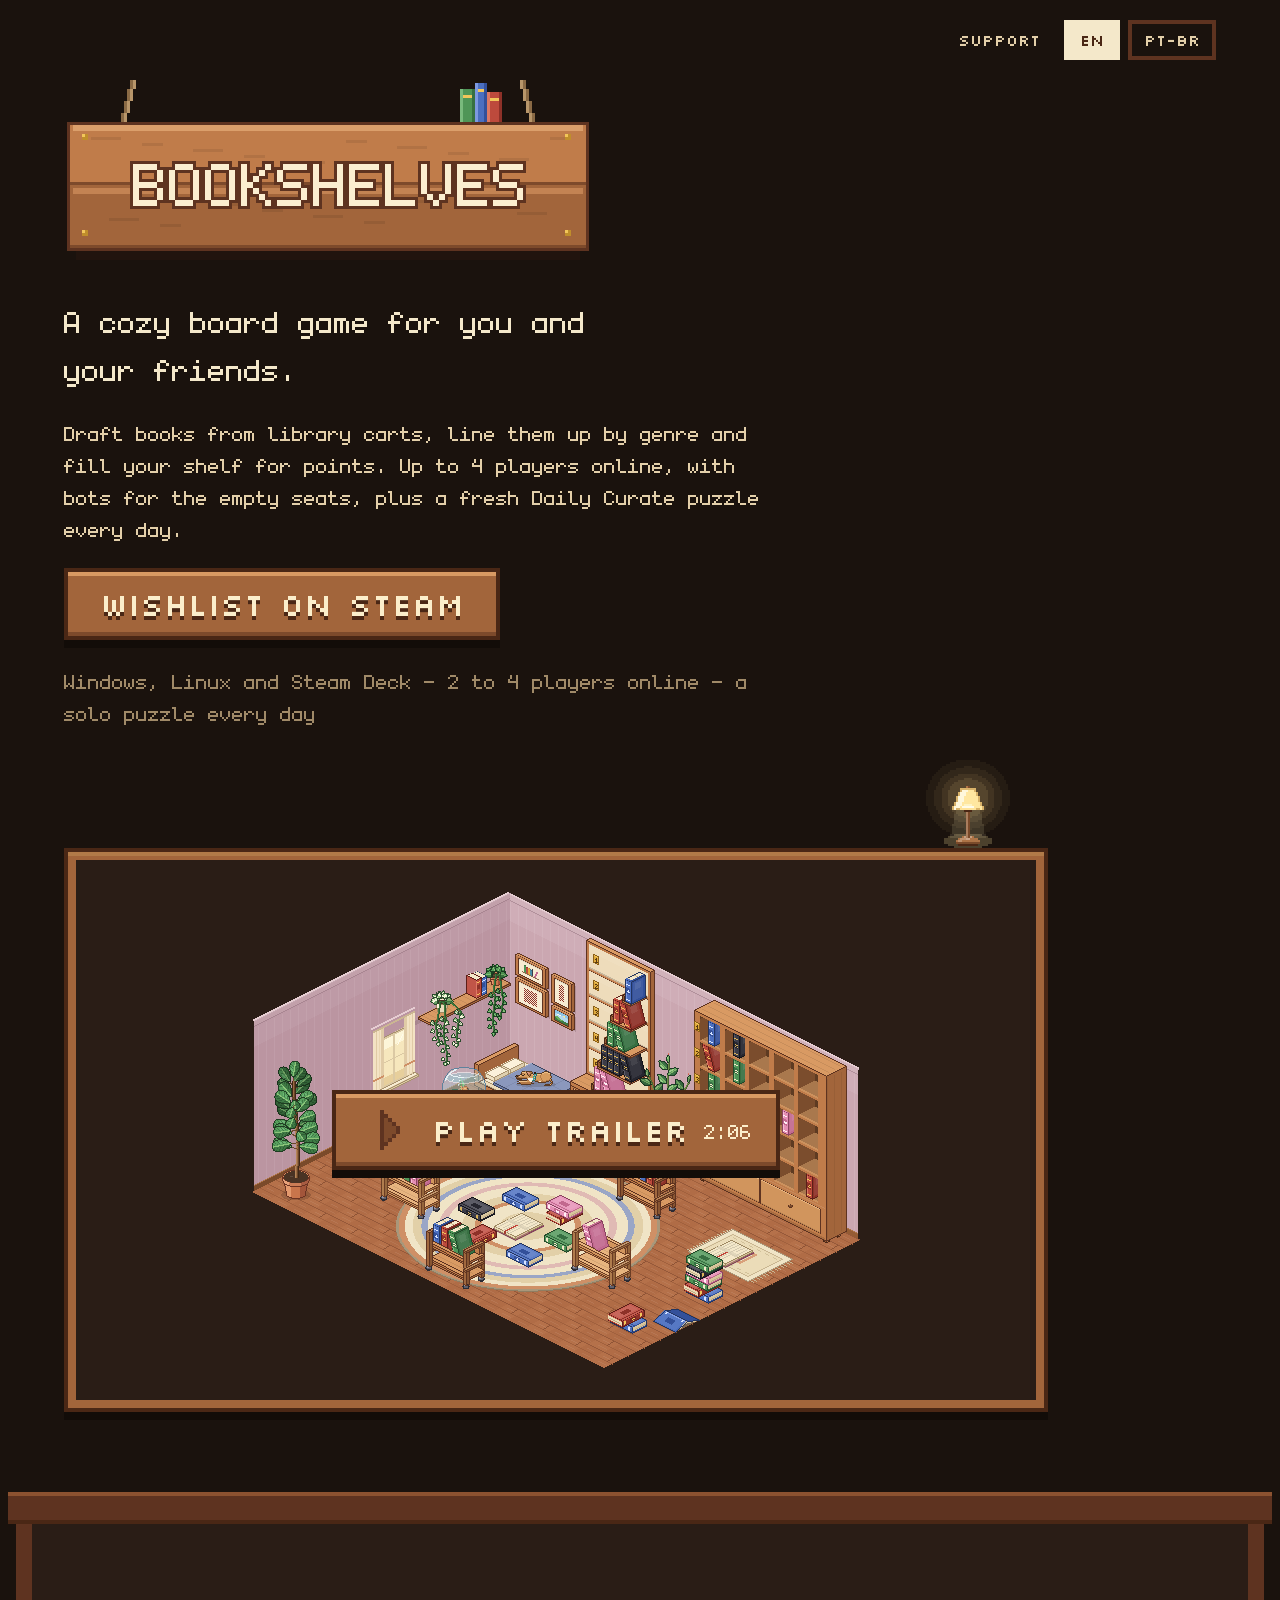
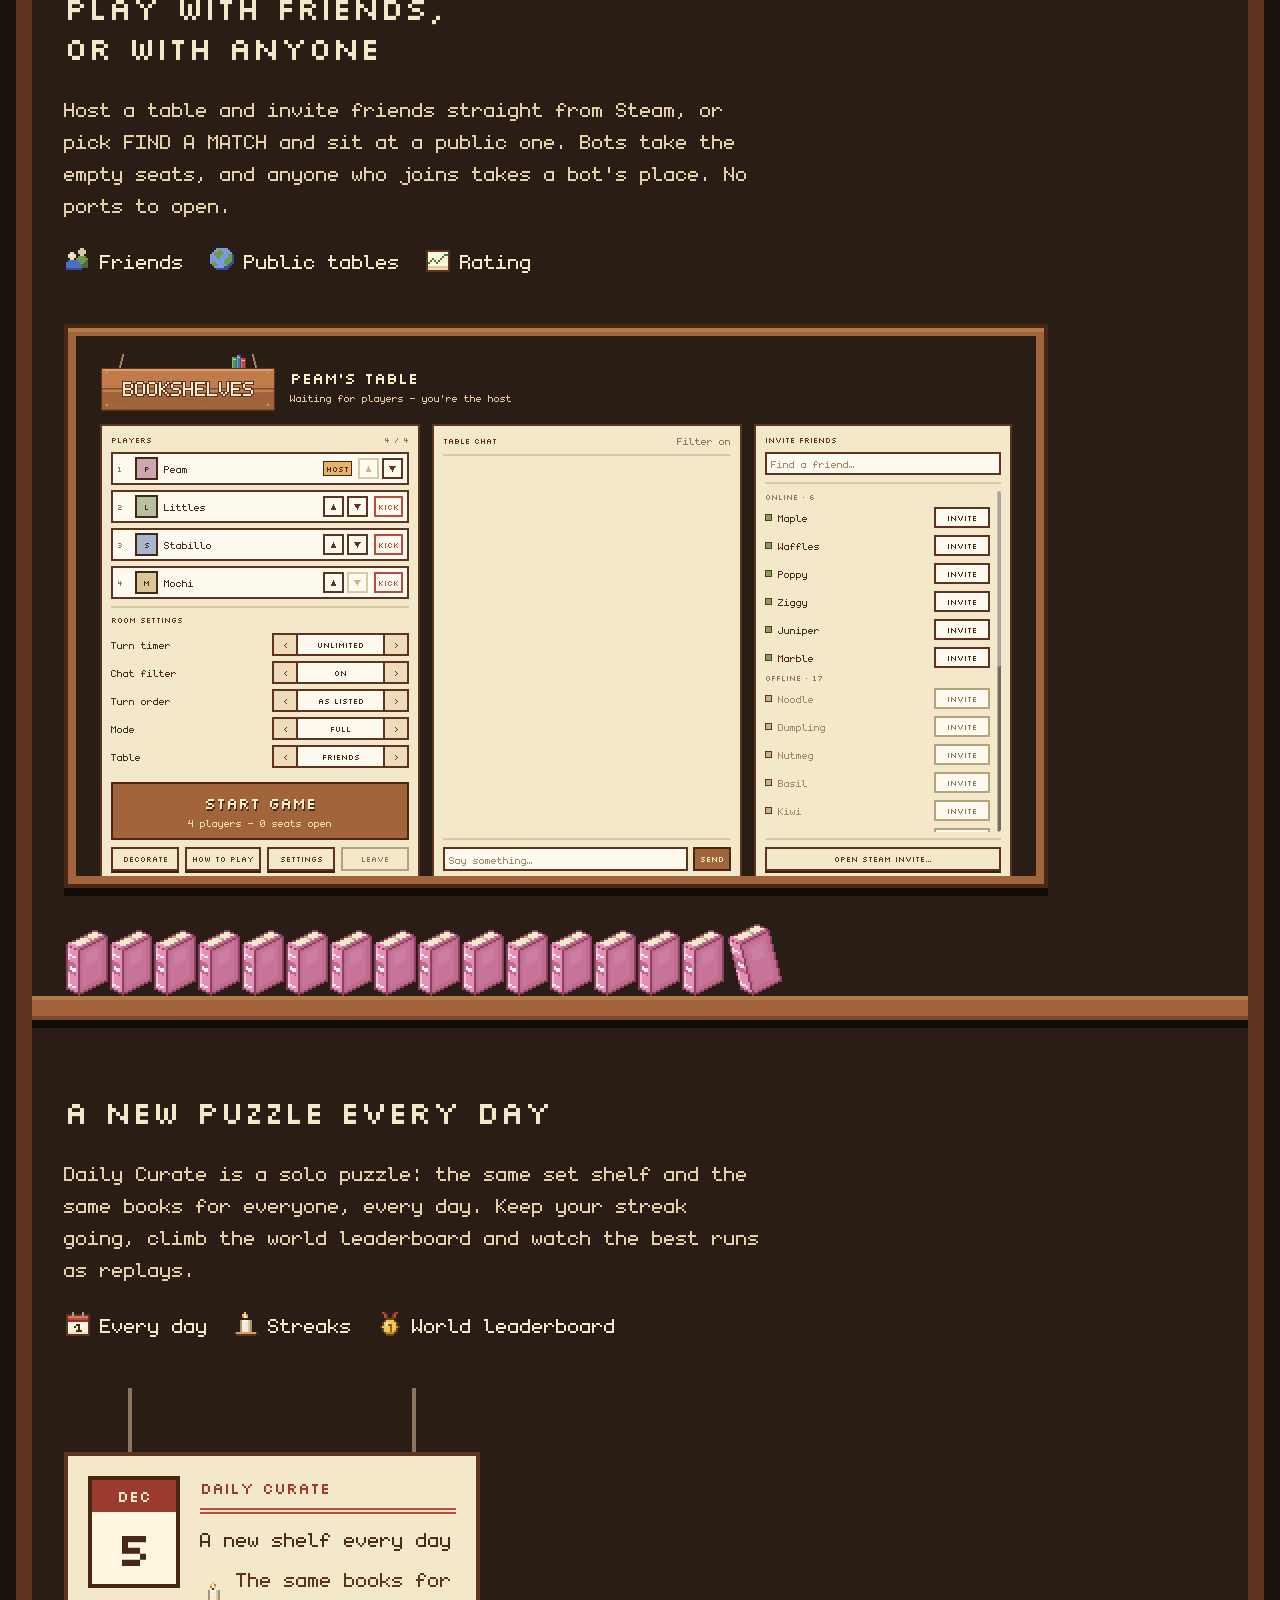
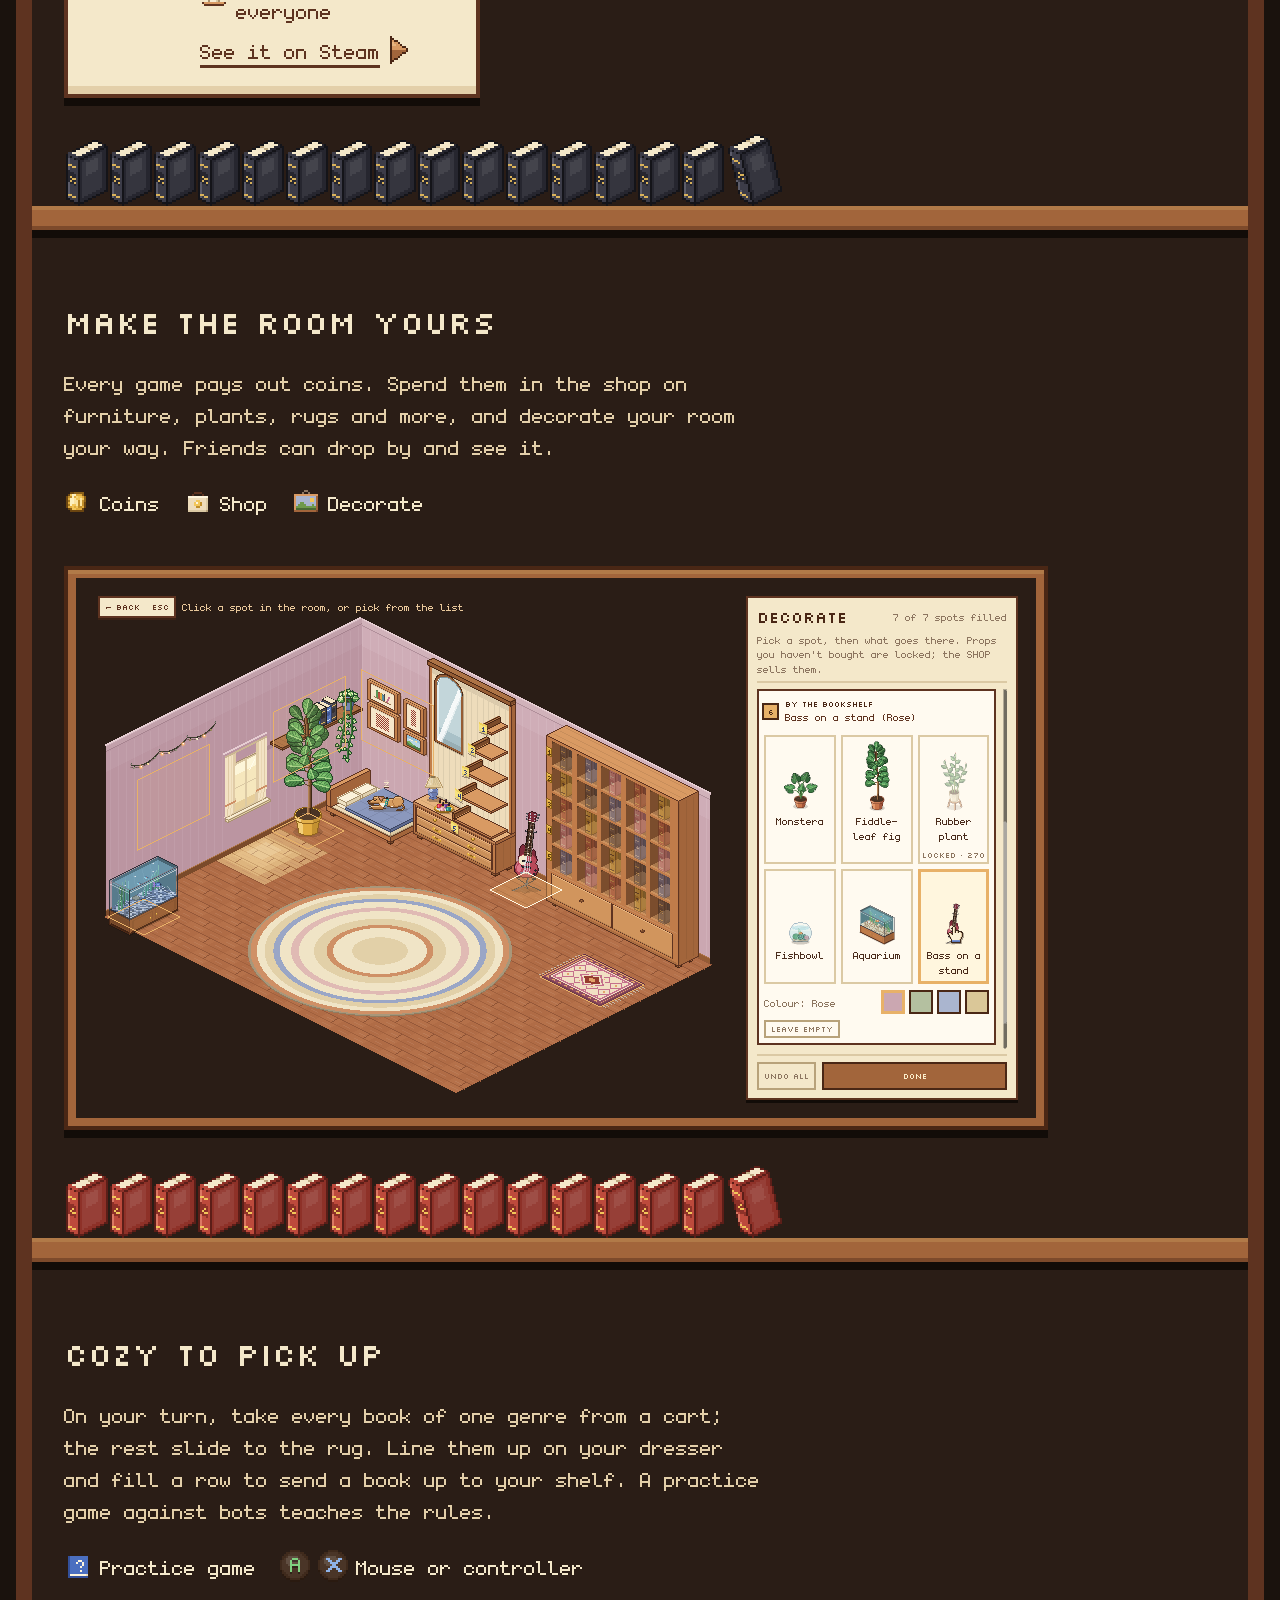
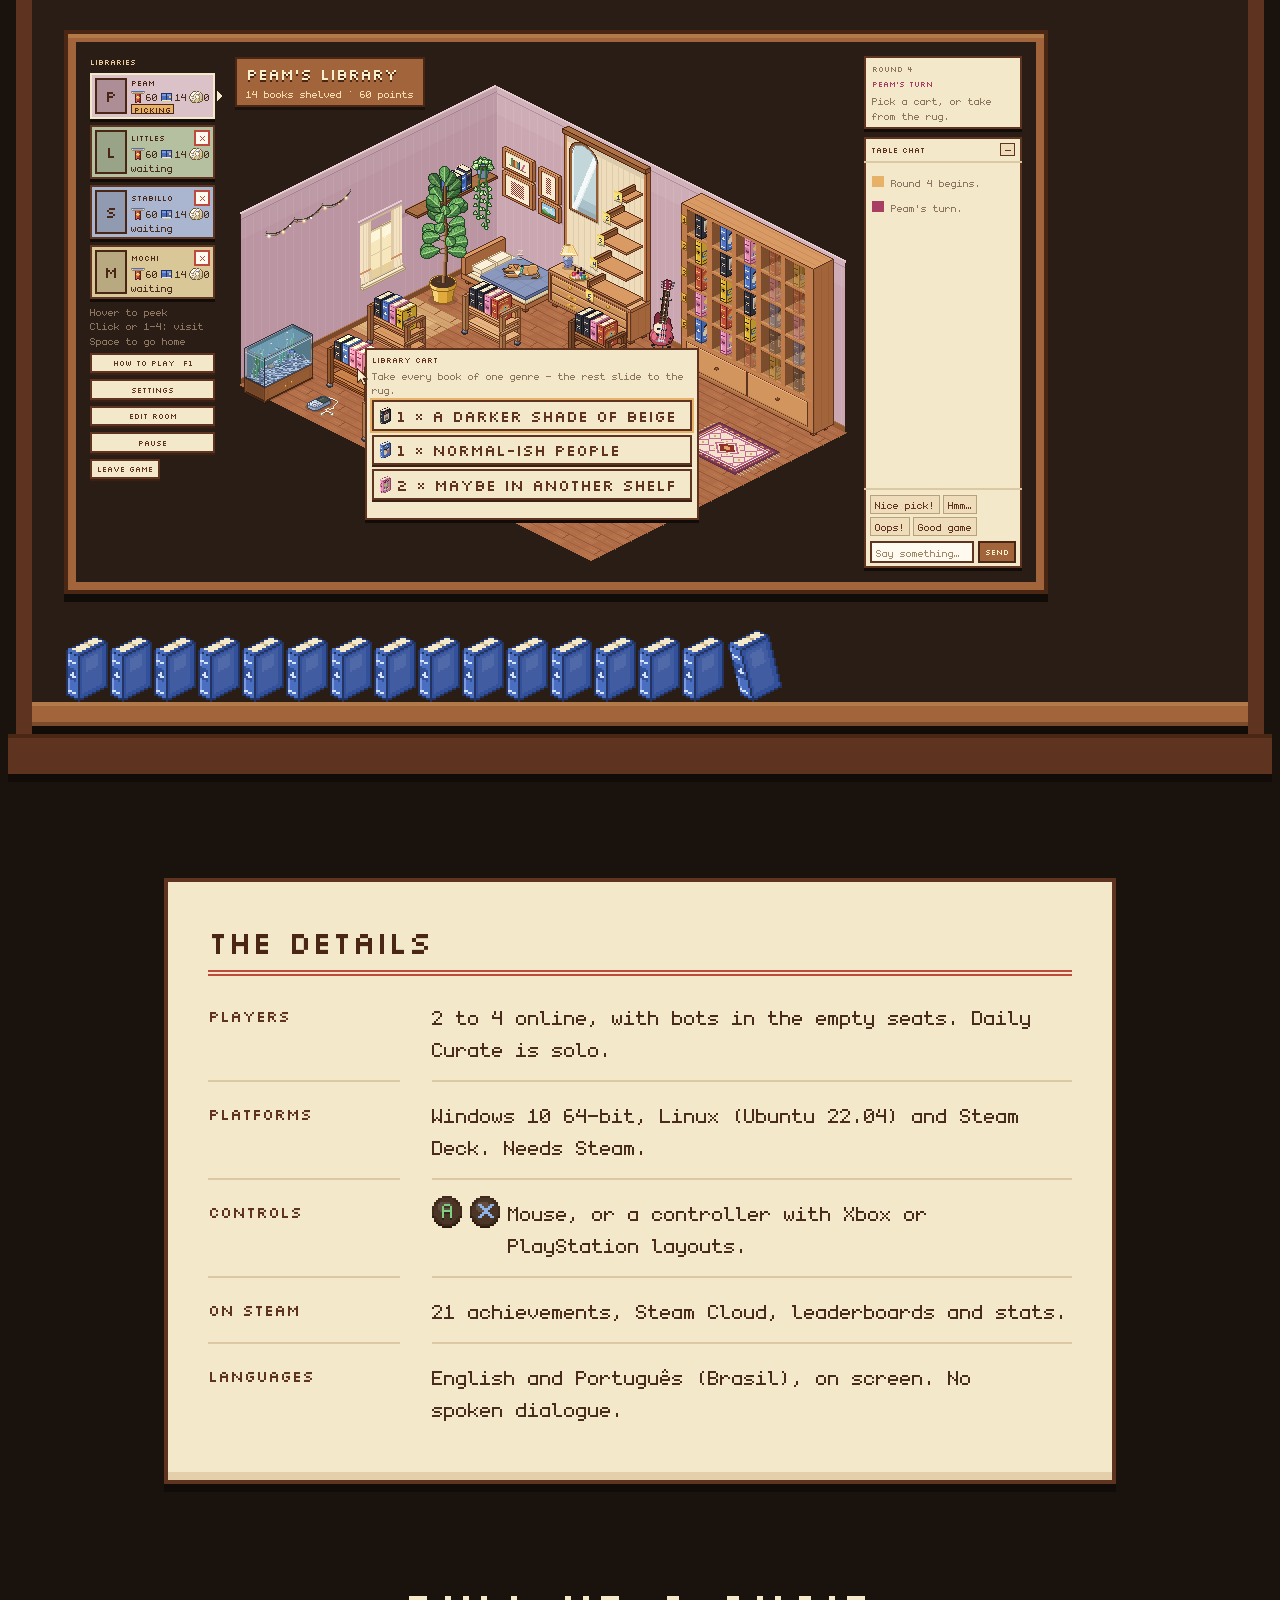
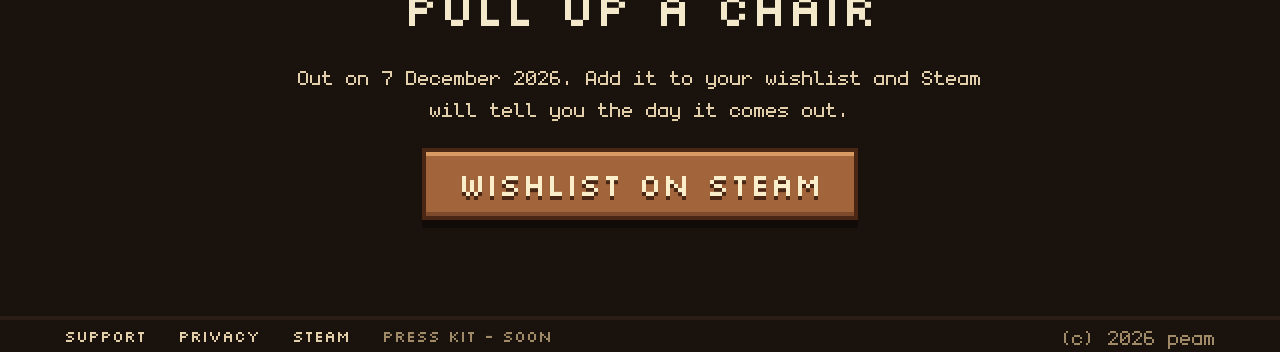
==== commit f62d2aac: "Publish site from bookshelves 5c8d228" ====
--- a/index.html
+++ b/index.html
@@ -1,5 +1,5 @@
 <!DOCTYPE html>
-<html lang="en">
+<html lang="en" data-release="2026-12-07">
 <head>
 <meta charset="utf-8">
 <meta name="viewport" content="width=device-width, initial-scale=1">
@@ -38,7 +38,7 @@
 <h1 id="h-title"><img class="px logo" src="/assets/sprites/logo_sign.png" width="528" height="192" alt="Bookshelves"></h1>
 <p class="tag">A cozy board game for you and your friends.</p>
 <p class="desc">Draft books from library carts, line them up by genre and fill your shelf for points. Up to 4 players online, with bots for the empty seats, plus a fresh Daily Curate puzzle every day.</p>
-<a class="btn main" href="https://store.steampowered.com/app/5623550/">WISHLIST ON STEAM</a>
+<a class="btn main" href="https://store.steampowered.com/app/5623550/" data-buy="BUY ON STEAM">WISHLIST ON STEAM</a>
 <p class="meta">Windows, Linux and Steam Deck - 2 to 4 players online - a solo puzzle every day</p>
 </div>
 <div class="lampcol" aria-hidden="true"><span class="lamp" aria-hidden="true" style="width:96px;height:92px;background-image:url(/assets/sprites/lamp_on.png);background-size:576px 92px;--end:-576px;--dur:0.750s;--n:6"></span></div>
@@ -131,14 +131,14 @@
 </div>
 <div class="closing">
 <h2 class="endh">PULL UP A CHAIR</h2>
-<p class="lead">Add it to your wishlist and Steam will tell you the day it comes out.</p>
-<a class="btn main" href="https://store.steampowered.com/app/5623550/">WISHLIST ON STEAM</a>
-
+<p class="lead" data-buy="Out now for Windows, Linux and Steam Deck.">Out on 7 December 2026. Add it to your wishlist and Steam will tell you the day it comes out.</p>
+<a class="btn main" href="https://store.steampowered.com/app/5623550/" data-buy="BUY ON STEAM">WISHLIST ON STEAM</a>
+<div class="widget" data-src="https://store.steampowered.com/widget/5623550/"></div>
 </div>
 </section>
 </main>
 <footer class="foot wrap"><nav aria-label="Site">
 <a href="/support/">SUPPORT</a><a href="/support/privacy/">PRIVACY</a><a href="https://store.steampowered.com/app/5623550/">STEAM</a><span>PRESS KIT - SOON</span>
-</nav><span class="copy">(c) 2026 Bookshelves</span></footer>
+</nav><span class="copy">(c) 2026 peam</span></footer>
 </body>
 </html>
--- a/assets/style.css
+++ b/assets/style.css
@@ -129,7 +129,8 @@
 .endh { font-family: Silkscreen, monospace; font-size: 48px; line-height: 56px; color: #f4e8ca; text-wrap: balance; }
 .lead { max-width: 704px; color: #e3cfa9; }
 .closing .btn { max-width: 100%; }
-.widget { margin-top: 16px; border: 0; max-width: 100%; }
+.widget:empty { display: none; }
+.widget iframe { display: block; margin-top: 16px; border: 0; max-width: 100%; }
 
 /* 404 */
 .nf { max-width: 1080px; padding-top: 96px; display: flex; flex-direction: column; align-items: center; gap: 32px; text-align: center; }
@@ -221,6 +222,7 @@
 }
 
 /* ── Support: one parchment sheet on the wooden desk ───────────────────── */
+html:has(body.support) { background: #1a120d; }
 body.support { background: #a2653b; color: #4a2c1c; }
 .swrap { max-width: 1216px; margin: 0 auto; padding: 16px 48px 0; display: flex; flex-wrap: wrap-reverse; align-items: flex-end; justify-content: space-between; gap: 16px 32px; }
 .shead { background: #1a120d; border-bottom: 8px solid #120c08; }
@@ -287,14 +289,20 @@
 .mt { min-width: 0; display: flex; flex-direction: column; gap: 4px; }
 .mn { font-family: Silkscreen, monospace; font-size: 16px; line-height: 24px; color: #4a2715; }
 .mf { color: #5e3320; overflow-wrap: anywhere; }
-.contact { display: grid; grid-template-columns: minmax(0, 1fr); gap: 16px; }
+.contact { display: grid; grid-template-columns: repeat(2, minmax(0, 1fr)); gap: 16px; }
 .box { padding: 24px; display: flex; flex-direction: column; gap: 16px; background: #fffaf0; border: 4px solid #5e3320; box-shadow: 0 4px 0 #b8a27a; }
 .cl { display: flex; align-items: center; gap: 12px; font-family: Silkscreen, monospace; font-size: 16px; line-height: 24px; color: #4a2715; }
 .box a { align-self: flex-start; color: #4a2715; text-underline-offset: 6px; overflow-wrap: anywhere; }
+.box a.commbtn {
+  min-height: 56px; padding: 8px 20px; display: flex; align-items: center;
+  background: #8c5230; border: 4px solid #4a2715; box-shadow: inset 0 4px 0 #d99a63, inset 0 -4px 0 #7d4a2b, 0 4px 0 #120c08;
+  font-family: Silkscreen, monospace; font-size: 16px; line-height: 24px; color: #fbeecb; text-decoration: none;
+}
+.box a.commbtn:hover { background: #a2653b; color: #fbeecb; }
 .cn { color: #5e3320; }
 .privacy { max-width: 896px; }
 .tmpl { display: inline-block; padding: 4px 12px; background: #eedcbb; border: 4px dashed #b8a27a; font-family: Silkscreen, monospace; font-size: 16px; line-height: 24px; color: #5e3320; }
-.privacy h1 { margin-top: 24px; }
+.privacy h1 { margin-top: 0; }
 .upd { margin-top: 16px; color: #5e3320; }
 .toc { margin-top: 40px; padding: 24px; background: #fff6de; border: 4px solid #dbc9a4; }
 .toc > span { display: block; margin-bottom: 8px; font-family: Silkscreen, monospace; font-size: 16px; line-height: 24px; color: #5e3320; }
@@ -314,7 +322,7 @@
   .tabs ul { grid-template-columns: repeat(2, minmax(0, 1fr)); }
   .sfoot .swrap { padding: 32px 32px 48px; }
 }
-@media (max-width: 799px) { .manuals { grid-template-columns: minmax(0, 1fr); } }
+@media (max-width: 799px) { .manuals, .contact { grid-template-columns: minmax(0, 1fr); } }
 @media (max-width: 599px) {
   .swrap { padding: 16px 16px 0; }
   .desk { padding: 16px 8px 48px; }
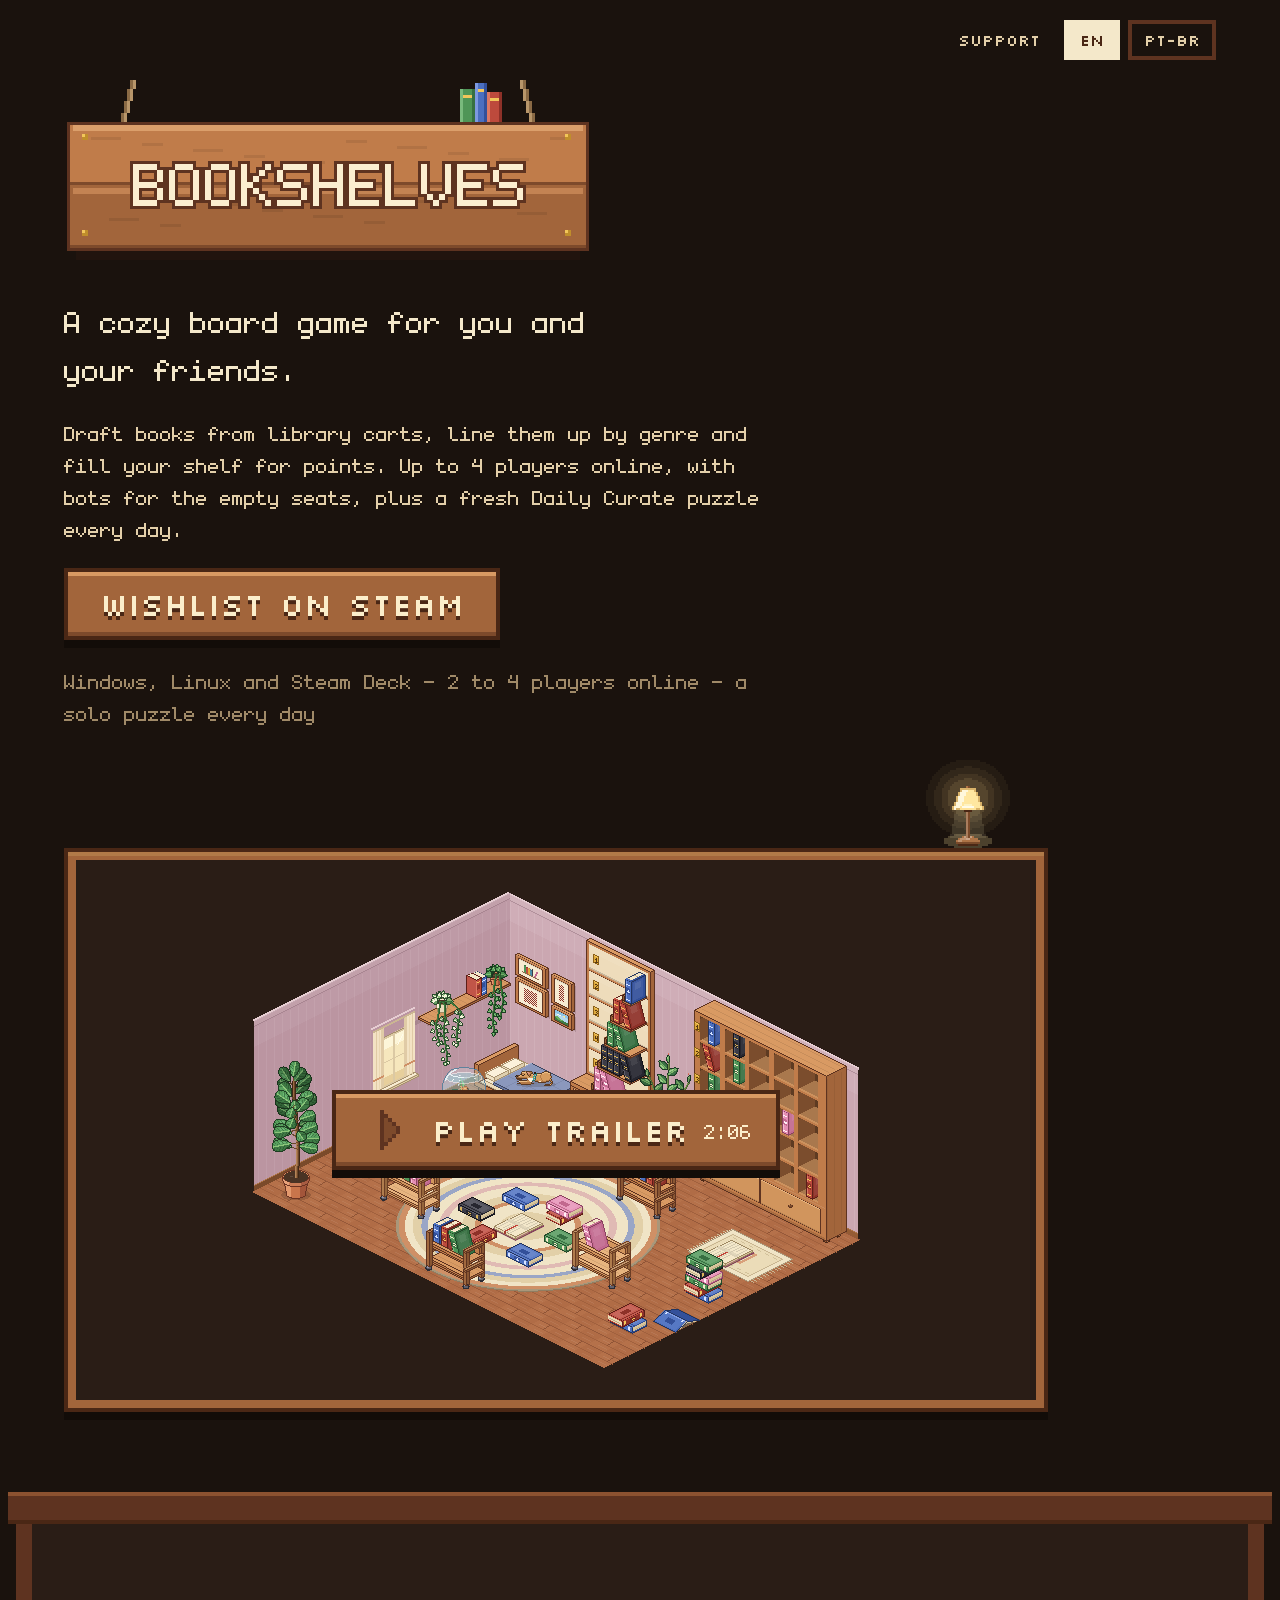
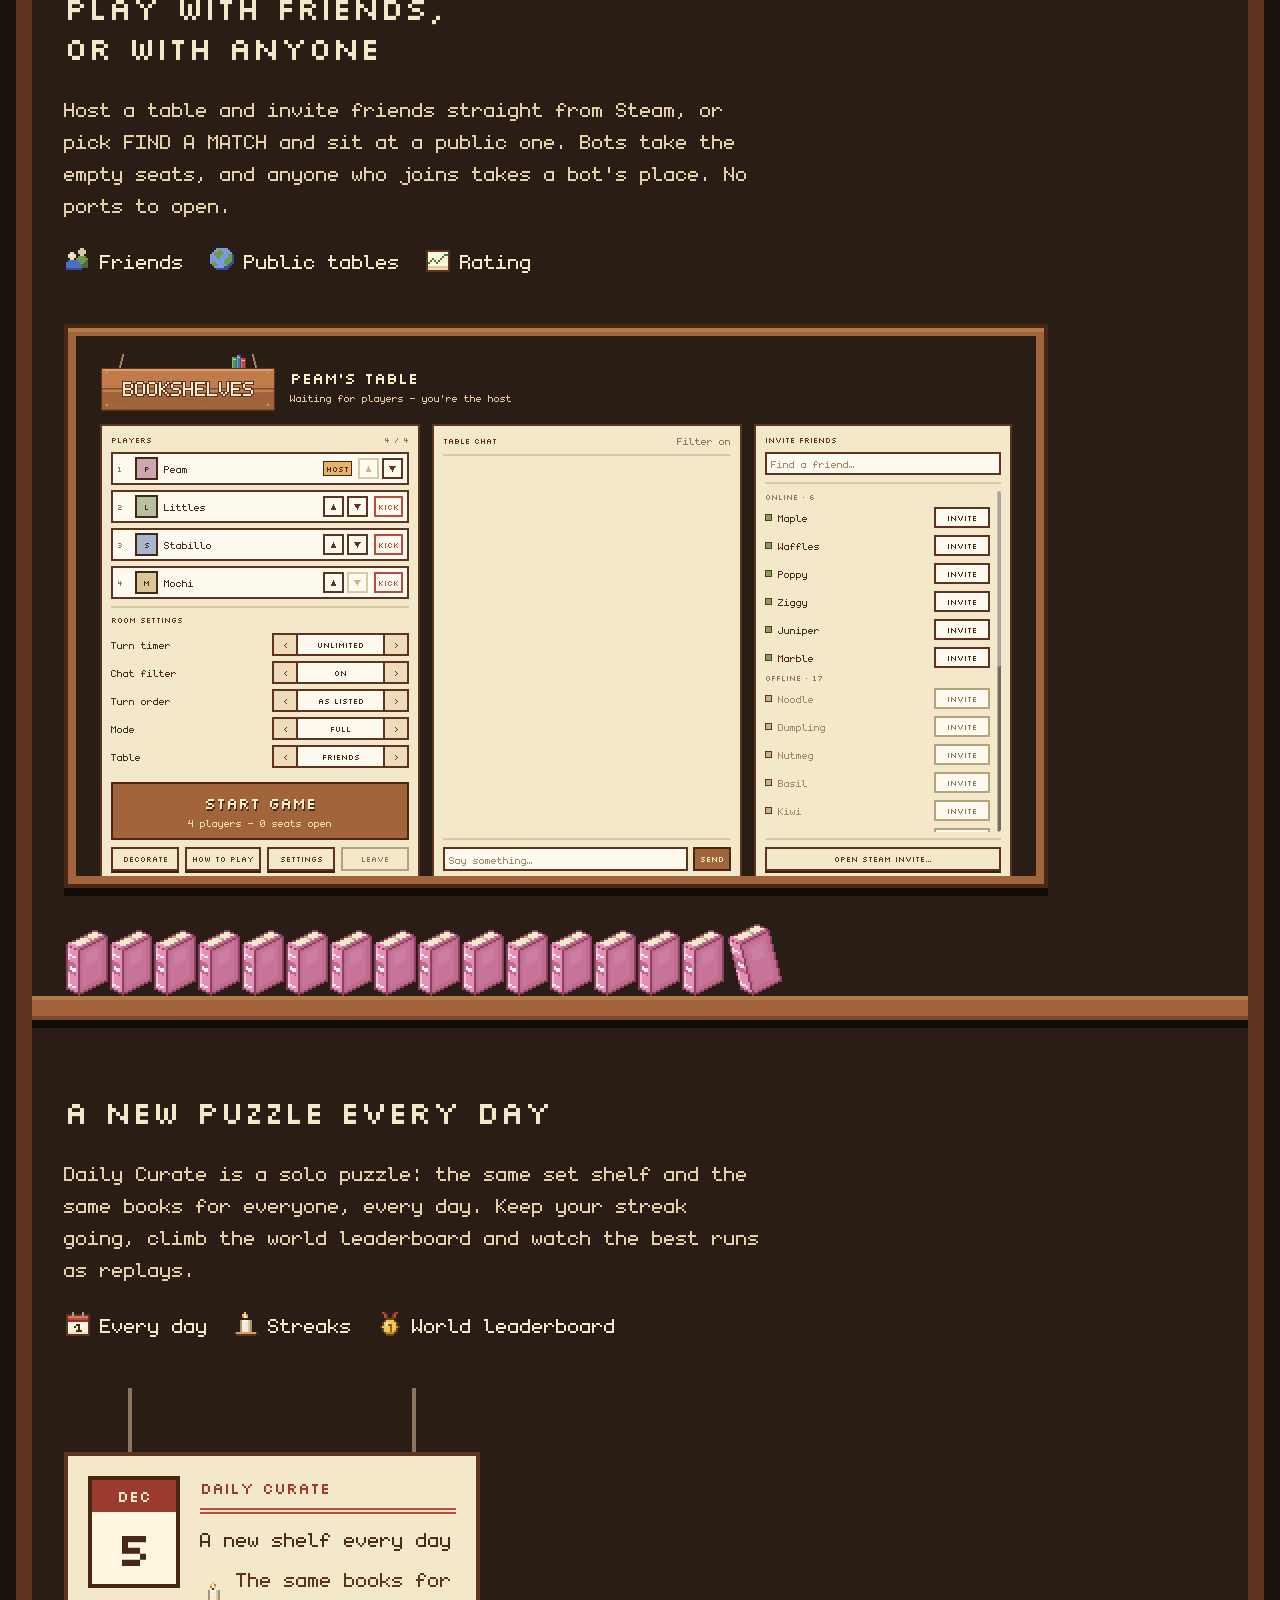
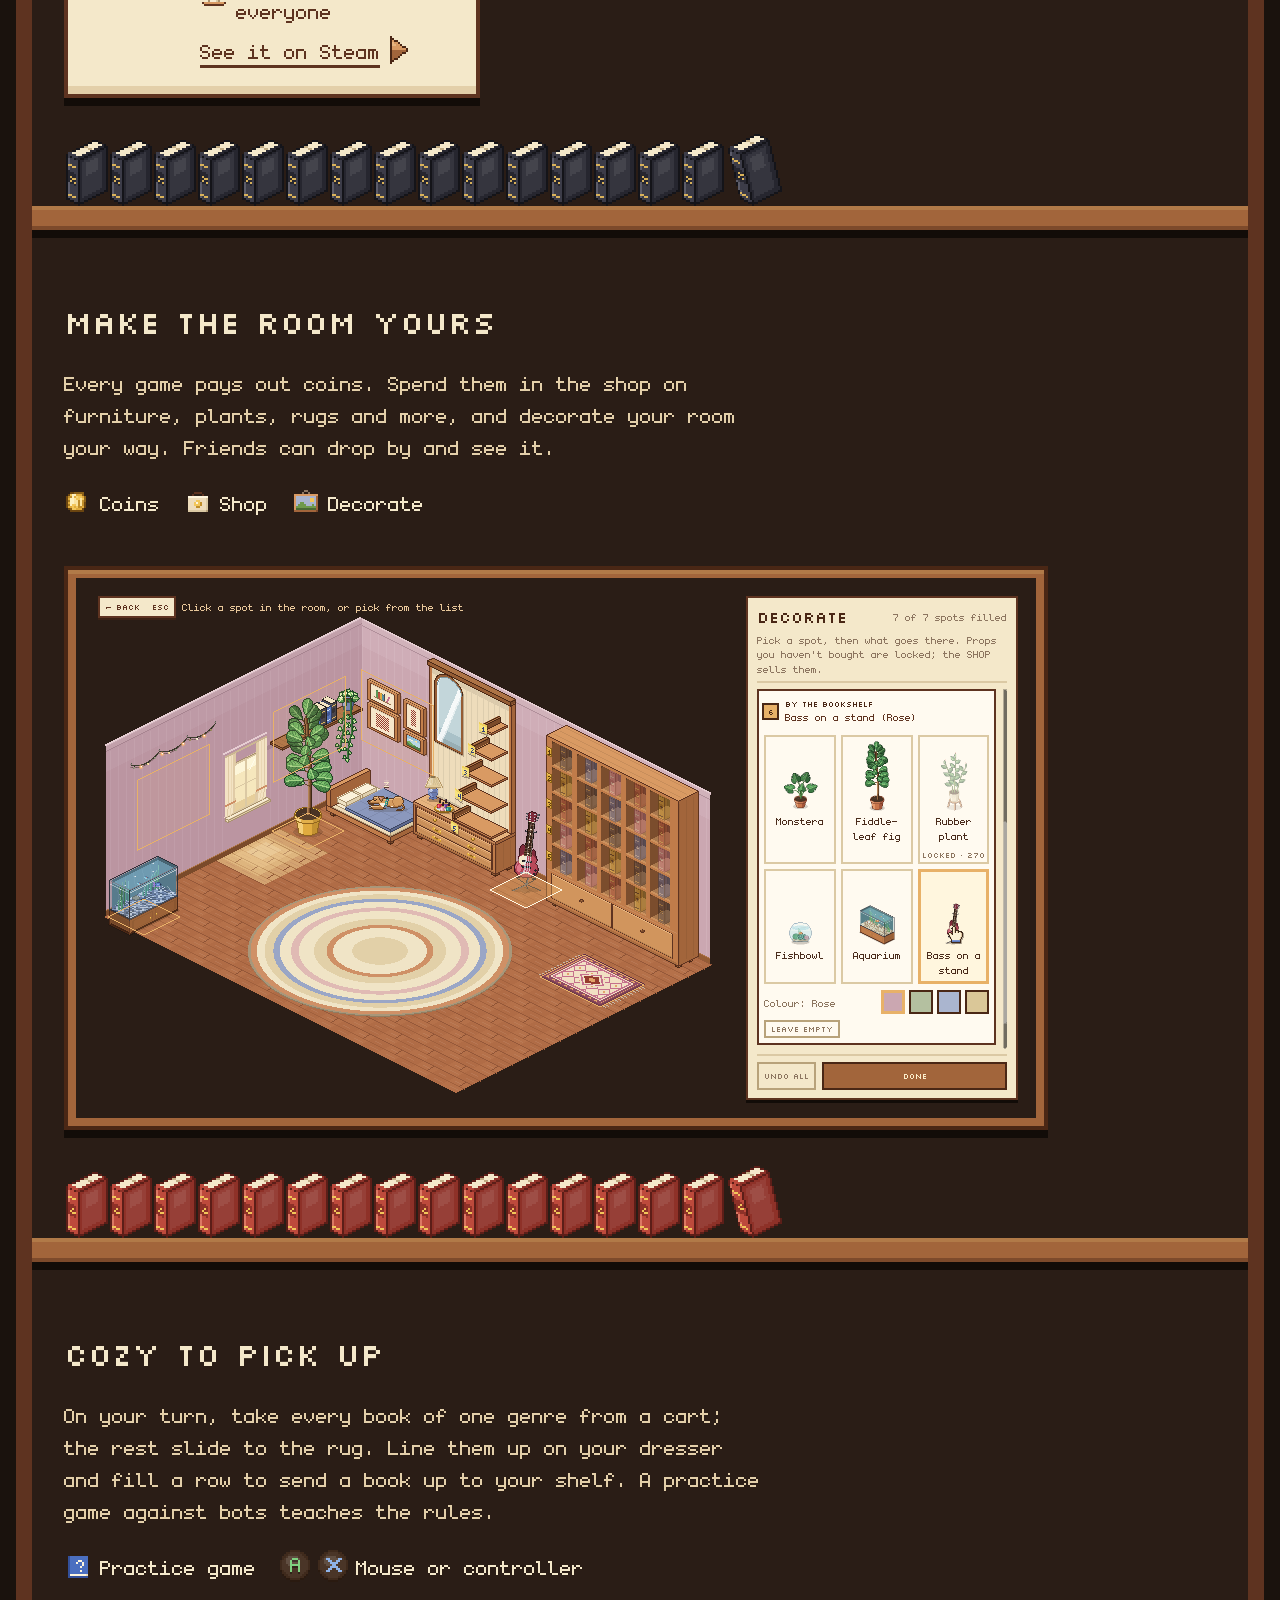
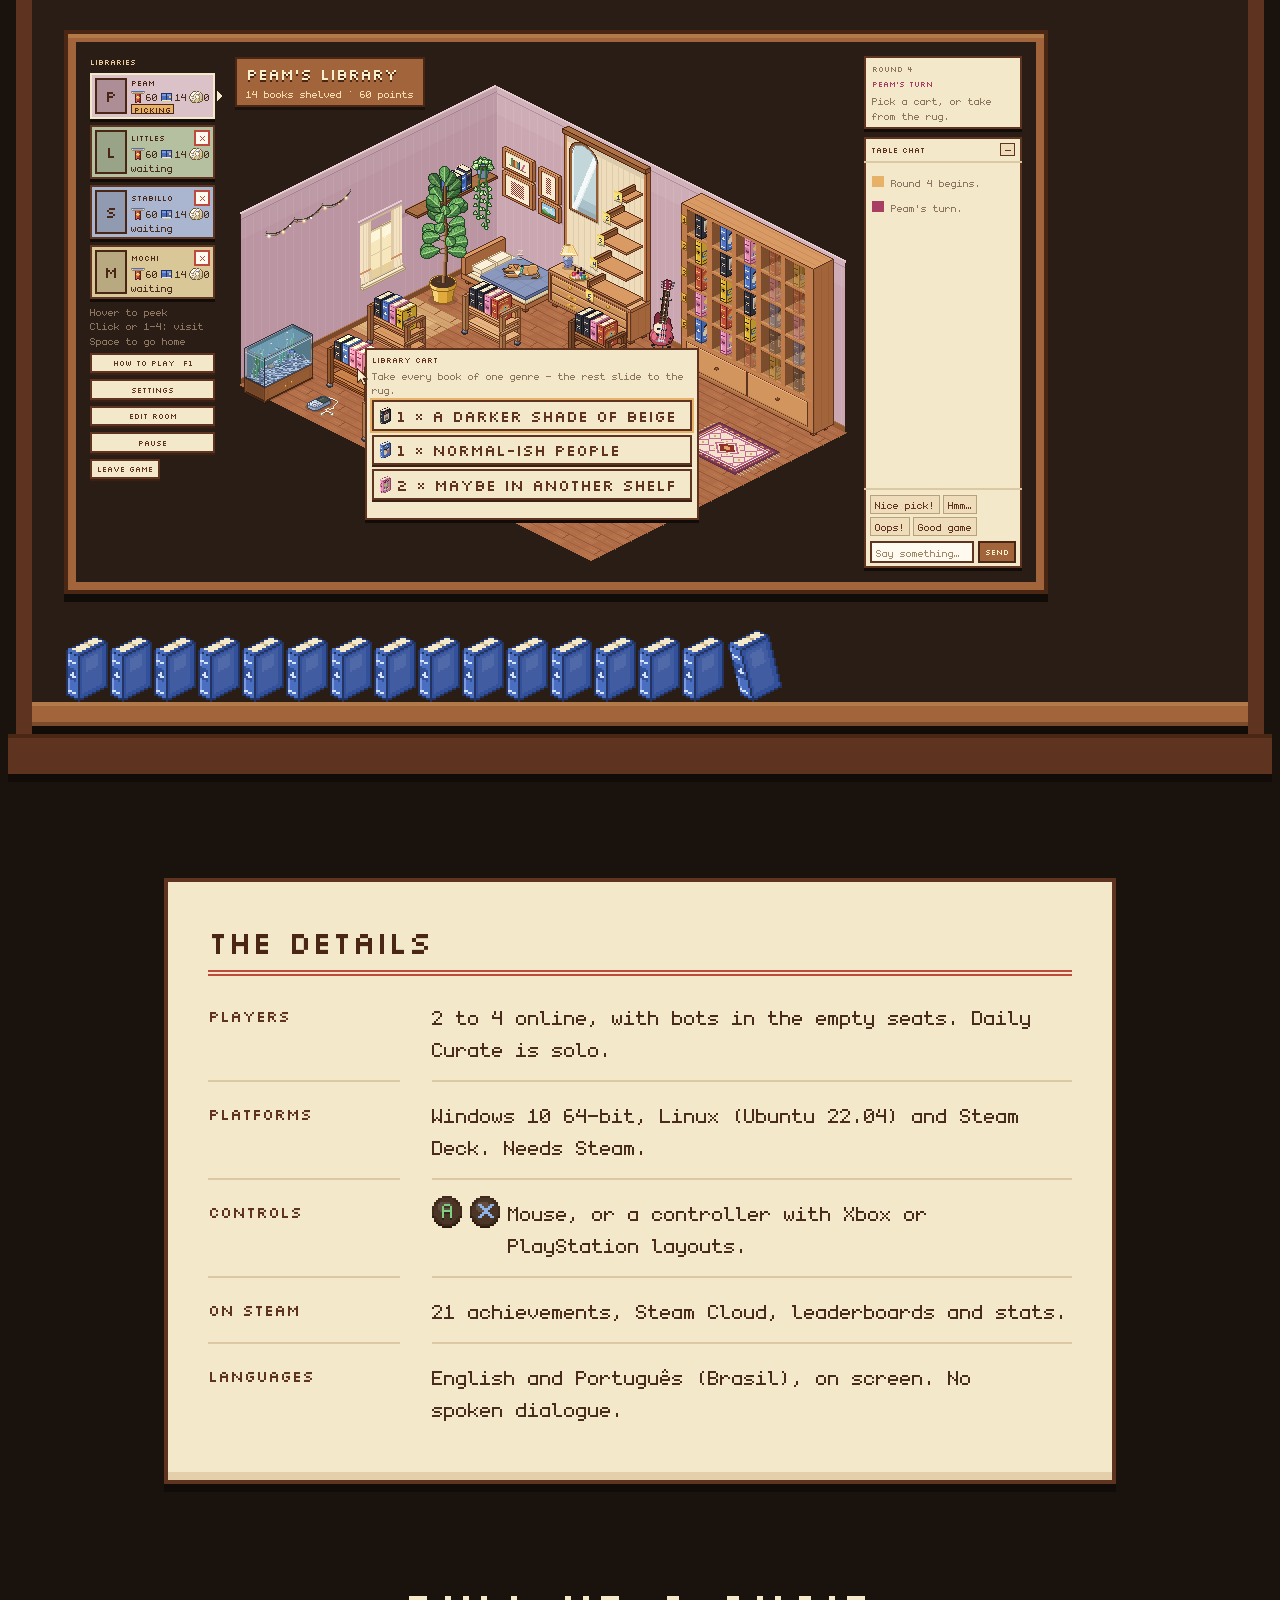
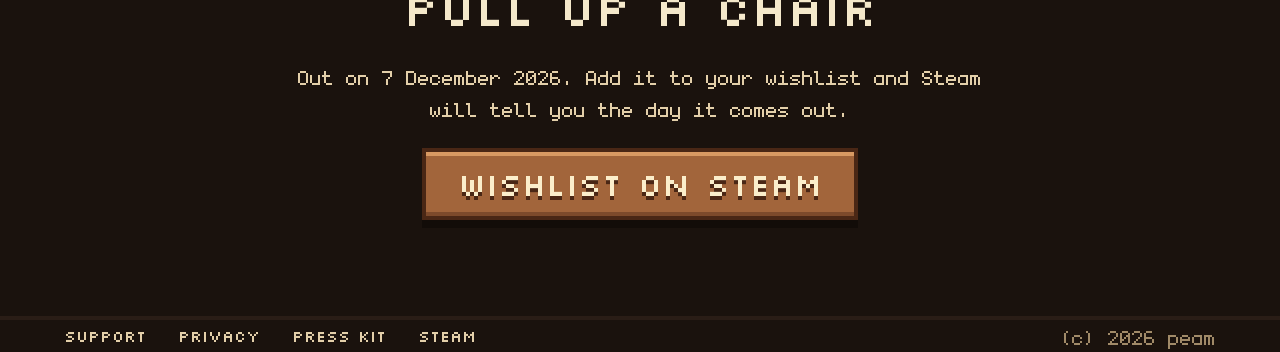
==== commit ac517f01: "Publish site from bookshelves 5c8d228" ====
--- a/index.html
+++ b/index.html
@@ -138,7 +138,7 @@
 </section>
 </main>
 <footer class="foot wrap"><nav aria-label="Site">
-<a href="/support/">SUPPORT</a><a href="/support/privacy/">PRIVACY</a><a href="https://store.steampowered.com/app/5623550/">STEAM</a><span>PRESS KIT - SOON</span>
+<a href="/support/">SUPPORT</a><a href="/support/privacy/">PRIVACY</a><a href="/press/">PRESS KIT</a><a href="https://store.steampowered.com/app/5623550/">STEAM</a>
 </nav><span class="copy">(c) 2026 peam</span></footer>
 </body>
 </html>
--- a/assets/style.css
+++ b/assets/style.css
@@ -332,3 +332,50 @@
   .ans { padding: 0 16px 32px 16px; }
   .sfoot .swrap { padding: 32px 16px 48px; }
 }
+
+/* ── Press kit: the support sheet, with downloads ──────────────────────── */
+.wbtn {
+  min-height: 56px; padding: 8px 20px; display: inline-flex; align-items: center; gap: 12px;
+  background: #8c5230; border: 4px solid #4a2715; box-shadow: inset 0 4px 0 #d99a63, inset 0 -4px 0 #7d4a2b, 0 4px 0 #120c08;
+  font-family: Silkscreen, monospace; font-size: 16px; line-height: 24px; color: #fbeecb; text-decoration: none;
+}
+.wbtn:hover { background: #a2653b; color: #fbeecb; }
+.wbtn img { filter: brightness(0) invert(94%) sepia(12%) saturate(500%) hue-rotate(330deg); }
+.wbtn.big { min-height: 64px; padding: 12px 24px; }
+.zipall, .dls { margin-top: 24px; display: flex; flex-wrap: wrap; align-items: center; gap: 16px 24px; }
+.zipall span, .dls span { color: #5e3320; }
+.facts { margin: 0; display: grid; grid-template-columns: 224px minmax(0, 1fr); column-gap: 32px; }
+.facts dt { padding: 16px 0; border-top: 2px solid #dbc9a4; font-family: Silkscreen, monospace; font-size: 16px; line-height: 32px; color: #5e3320; }
+.facts dd { margin: 0; padding: 16px 0; border-top: 2px solid #dbc9a4; }
+.facts dt:first-of-type, .facts dd:first-of-type { border-top: 0; }
+.facts .links { display: flex; flex-wrap: wrap; gap: 8px 24px; }
+.press .sheet a { color: #4a2715; text-underline-offset: 6px; }
+.press .sheet .wbtn, .press .sheet .wbtn:hover { color: #fbeecb; }
+.prose { max-width: 896px; display: flex; flex-direction: column; gap: 32px; }
+.lead2 { color: #4a2715; }
+.feats h3 { font-family: Silkscreen, monospace; font-size: 16px; line-height: 24px; color: #9c3a2e; margin-bottom: -16px; }
+.feats ul { margin: 0; padding-left: 32px; display: flex; flex-direction: column; gap: 8px; }
+.subh { margin: 48px 0 8px; font-family: Silkscreen, monospace; font-size: 16px; line-height: 24px; color: #5e3320; }
+.pframe { margin-top: 24px; max-width: 984px; }
+.pframe video { background: #2a1d16; }
+.shots, .art { margin: 24px 0 0; padding: 0; list-style: none; display: grid; gap: 16px; }
+.shots { grid-template-columns: repeat(3, minmax(0, 1fr)); }
+.shots a { display: block; border: 4px solid #5e3320; box-shadow: 0 4px 0 #b8a27a; background: #2a1d16; }
+.shots a:hover { border-color: #9c3a2e; }
+.shots img { display: block; width: 100%; height: auto; }
+.art { grid-template-columns: repeat(2, minmax(0, 1fr)); }
+.art a { height: 100%; display: flex; flex-direction: column; background: #fffaf0; border: 4px solid #5e3320; box-shadow: 0 4px 0 #b8a27a; text-decoration: none; }
+.art a:hover { background: #fff6de; }
+.artimg {
+  height: 240px; padding: 16px; display: flex; align-items: center; justify-content: center;
+  background: repeating-conic-gradient(#e3cfa9 0 25%, #eedcbb 0 50%) 0 0 / 16px 16px;
+}
+.artimg img { max-width: 100%; max-height: 100%; image-rendering: pixelated; }
+.artcap { padding: 12px 16px; display: flex; flex-wrap: wrap; justify-content: space-between; gap: 4px 16px; border-top: 4px solid #5e3320; }
+@media (max-width: 1023px) { .shots { grid-template-columns: repeat(2, minmax(0, 1fr)); } }
+@media (max-width: 599px) {
+  .shots, .art, .facts { grid-template-columns: minmax(0, 1fr); }
+  .facts dt { padding: 16px 0 0; }
+  .facts dd { padding: 0 0 16px; border-top: 0; }
+  .wbtn { width: 100%; }
+}
